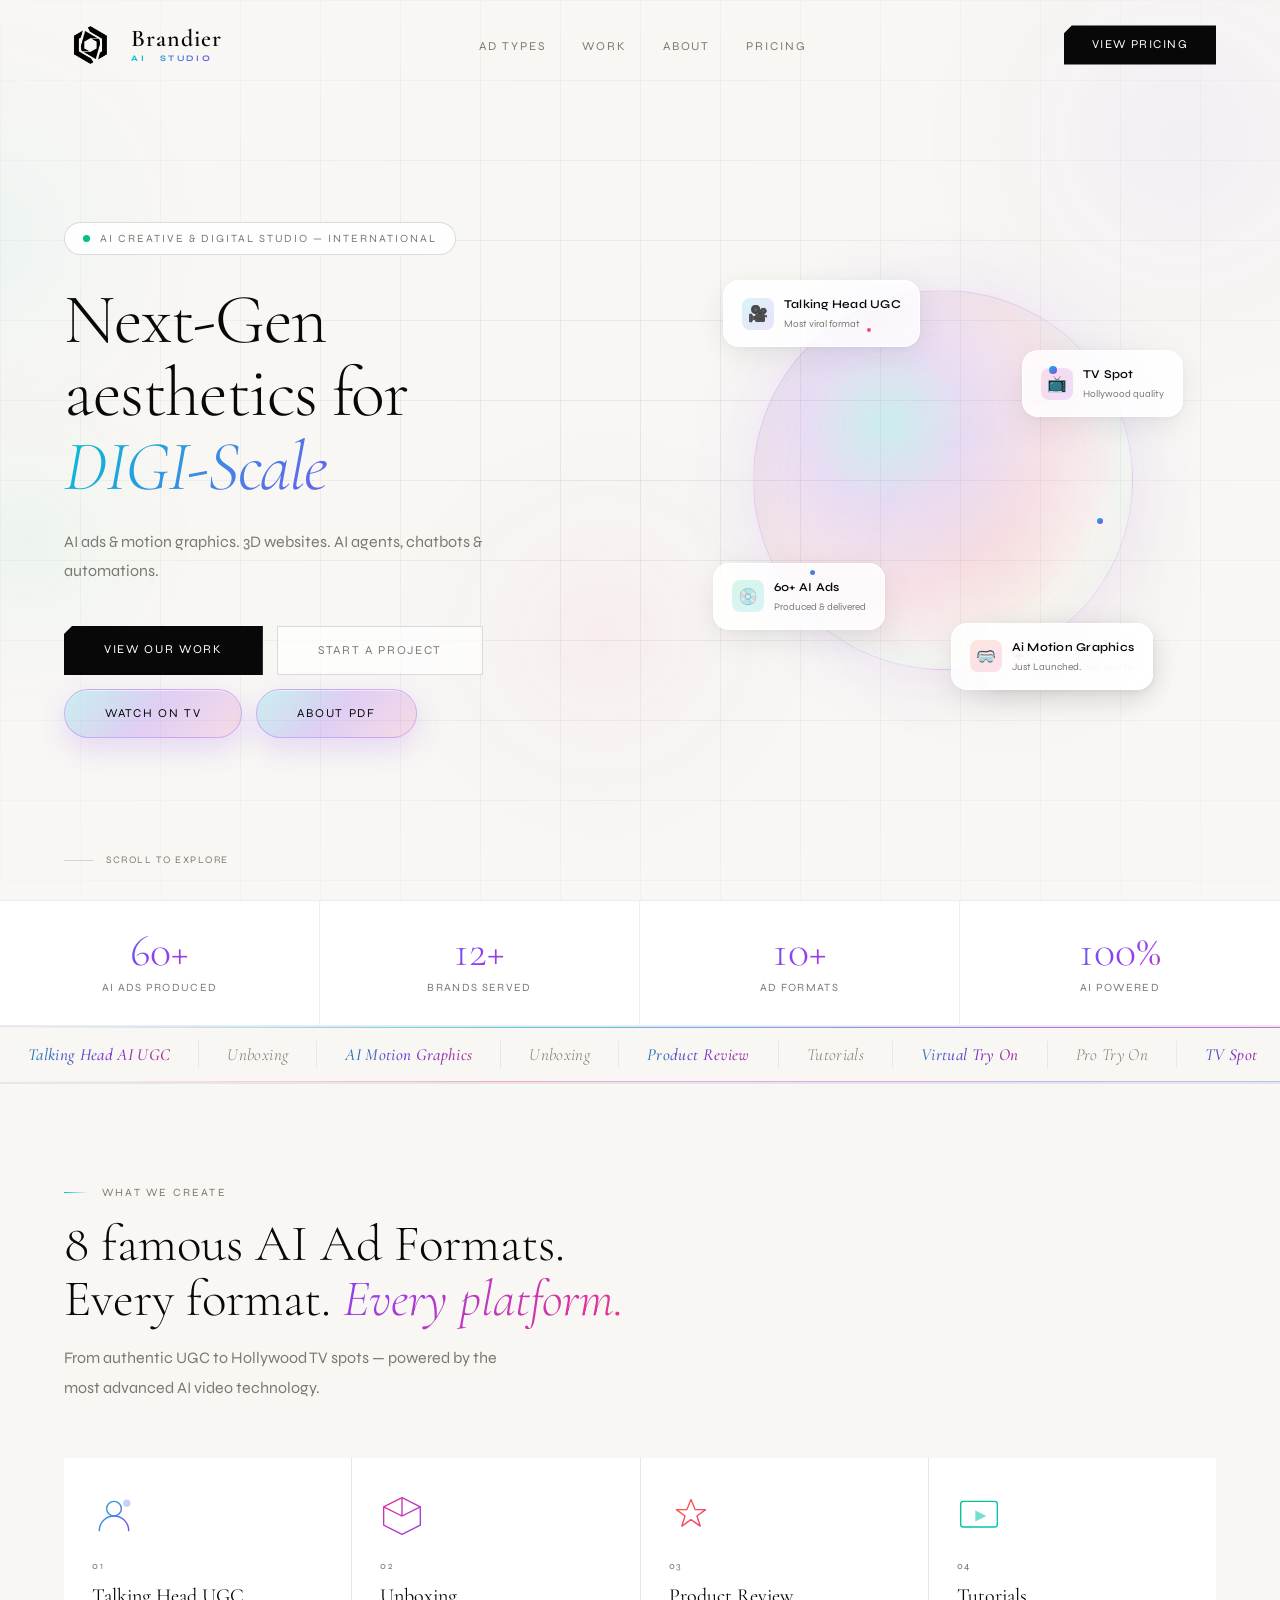
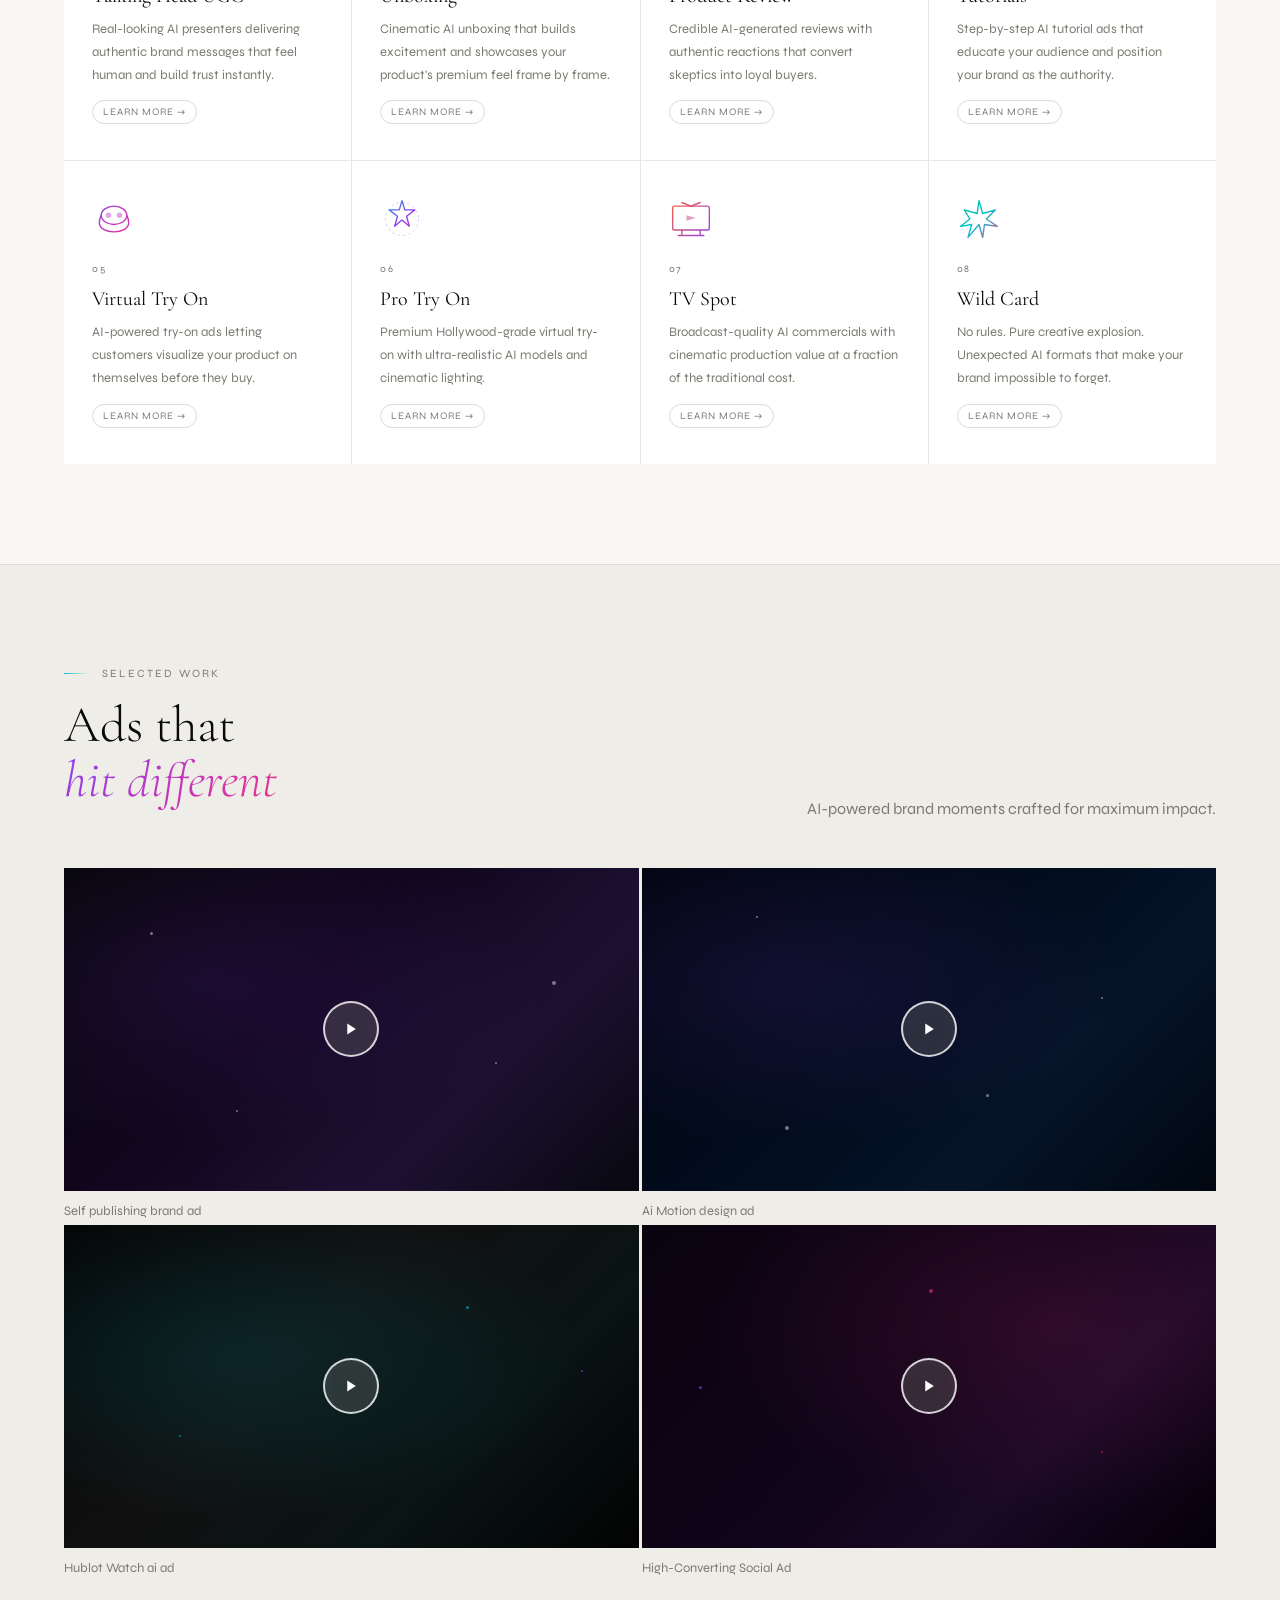
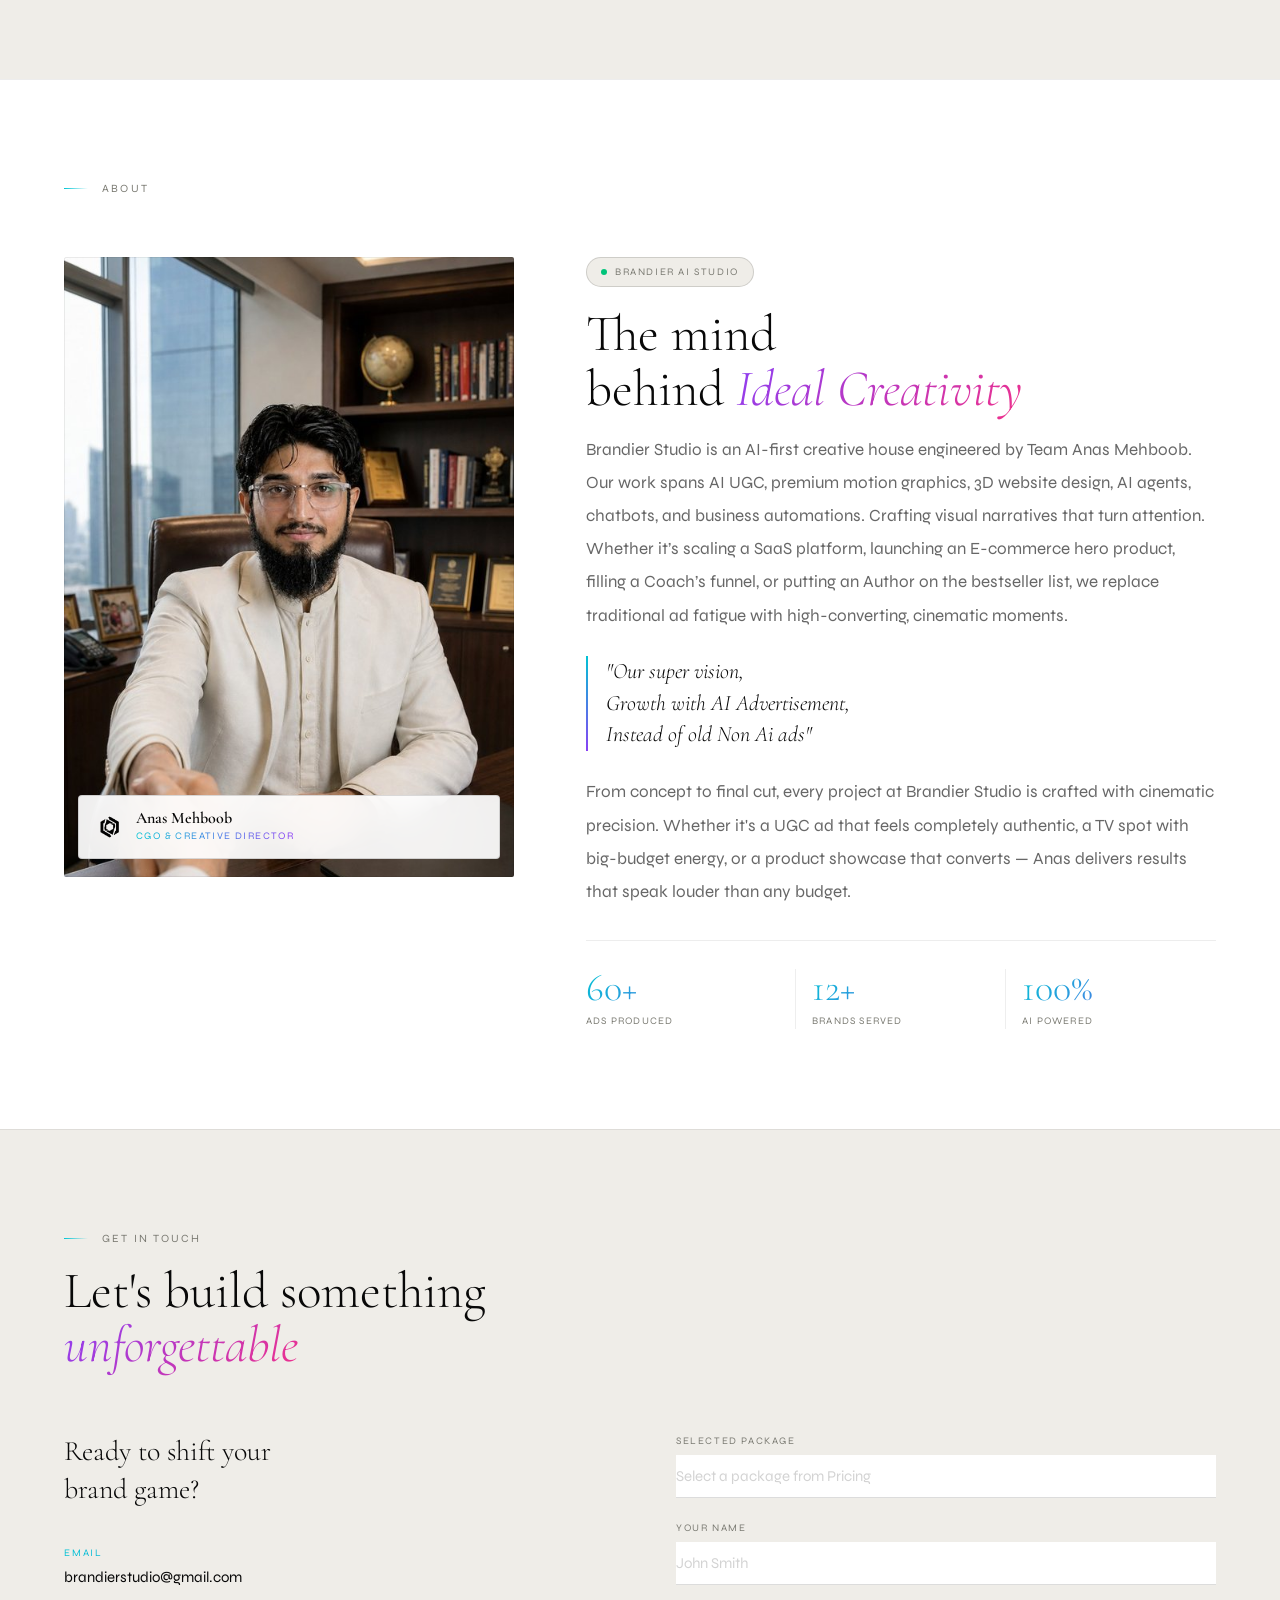
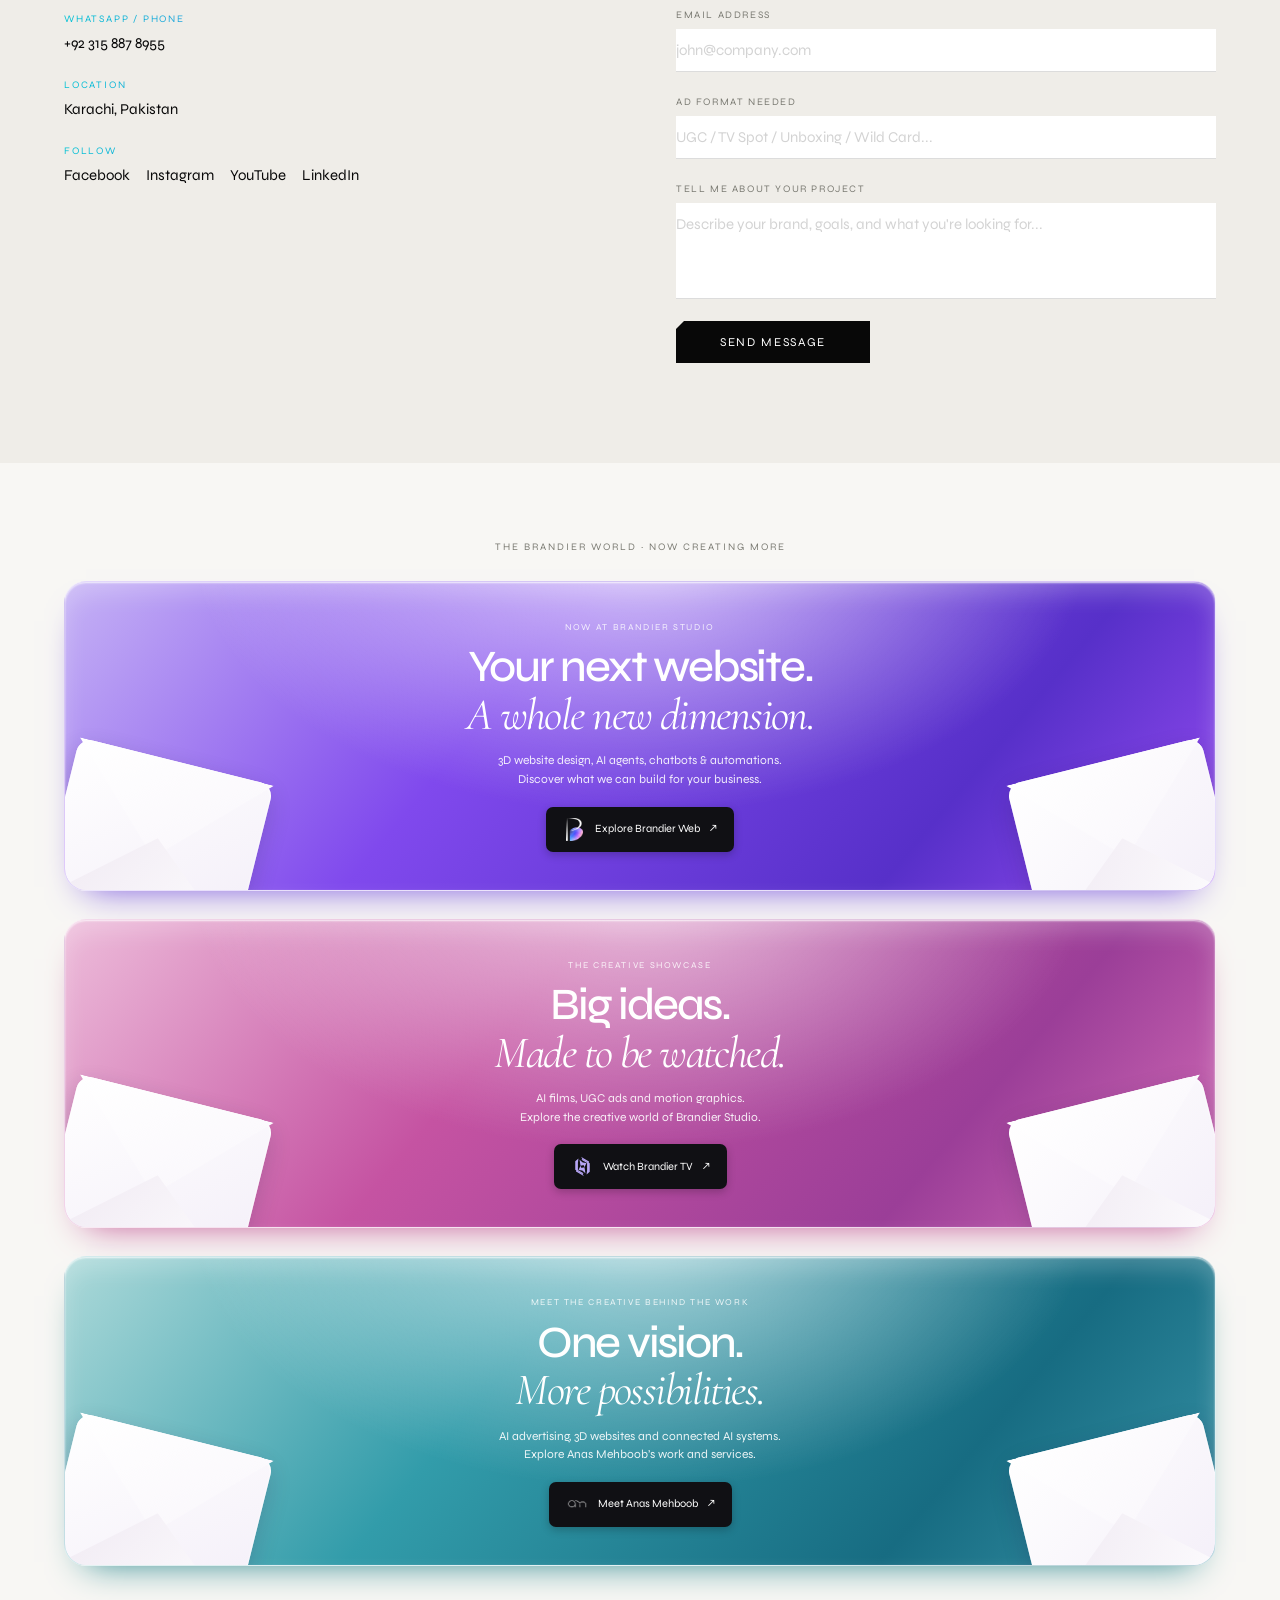
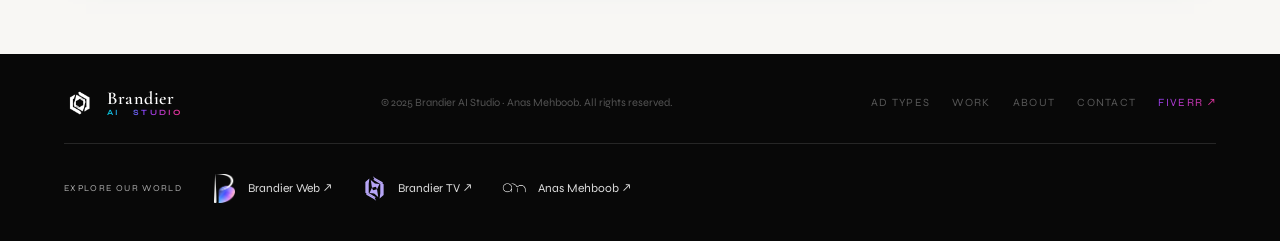
==== index.html @ cc737a5f "Move announcements to homepage end with three glossy banners and 3D cursor" ====
<!DOCTYPE html>
<html lang="en">
<head>
<meta charset="UTF-8"/>
<meta name="viewport" content="width=device-width, initial-scale=1.0"/>
<title>Brandier Studio — AI Ads, 3D Websites & AI Automation</title>
<meta name="description" content="Brandier Studio creates AI ads, motion graphics, 3D websites, AI agents, chatbots and business automations. Explore our creative and digital services."/>
  <link rel="icon" type="image/png" href="favicon.png">
<link href="https://fonts.googleapis.com/css2?family=Cormorant+Garamond:ital,wght@0,300;0,400;0,600;1,300;1,400&family=Syne:wght@400;500;600;700&display=swap" rel="stylesheet"/>
<!-- Formspree handles email delivery -->
<style>
 /* ==========================================================================
   HERO BACKGROUND VIDEO COMPONENT
   ========================================================================== */
.hero-video-bg-wrap {
  position: absolute;
  top: 0;
  left: 0;
  width: 100%;
  height: 100%;
  z-index: 1; /* Keeps video behind your 3D cards and text */
  overflow: hidden;
  opacity: 0.35; /* Transparency: 35% visible so text stays clear */
  pointer-events: none; /* Prevents users from clicking/pausing the video */
}

.hero-bg-video {
  width: 100%;
  height: 100%;
  object-fit: cover; /* Automatic full-screen fit for Desktop & Mobile */
}

/* Ensuring other elements stay on top of the video */
.hero-left, .hero-right, .h-scr {
  position: relative;
  z-index: 2;
}
*,*::before,*::after{margin:0;padding:0;box-sizing:border-box}
:root{
  --bg:#F8F7F4;
  --white:#FFFFFF;
  --black:#080808;
  --muted:#7A7A72;
  --soft:#EFEDE8;
  --border:rgba(10,10,10,0.07);
  --border2:rgba(10,10,10,0.14);
  --c1:#00C4D4;--c2:#8B3FF5;--c3:#F0308A;--c4:#00C47A;--c5:#FF6530;
  --serif:'Cormorant Garamond',Georgia,serif;
  --sans:'Syne',sans-serif;
}
html{scroll-behavior:smooth}
body{background:var(--bg);color:var(--black);font-family:var(--sans);font-weight:400;font-size:16px;line-height:1.6;overflow-x:hidden}

/* ════════════════════════════
   CUSTOM CURSOR — magnetic dot
════════════════════════════ */


/* ════════════════════════════
   AURORA BG
════════════════════════════ */
#aur{position:fixed;inset:0;width:100%;height:100%;pointer-events:none;z-index:0;opacity:0.6}

/* ════════════════════════════
   NAV
════════════════════════════ */
nav{position:fixed;top:0;left:0;right:0;z-index:200;display:flex;justify-content:space-between;align-items:center;padding:18px 64px;transition:all .5s}
nav.sc{background:rgba(248,247,244,0.94);backdrop-filter:blur(28px);border-bottom:1px solid var(--border);padding:12px 64px}
.logo-a{display:flex;align-items:center;gap:13px;text-decoration:none}
.logo-img{width:54px;height:54px;object-fit:contain;flex-shrink:0;transition:transform .4s}
.logo-a:hover .logo-img{transform:rotate(15deg) scale(1.05)}
.logo-wm{display:flex;flex-direction:column;gap:3px;line-height:1}
.logo-brand{font-family:var(--serif);font-size:24px;font-weight:600;letter-spacing:.04em;color:var(--black)}
.logo-sub{font-size:8.5px;font-weight:700;letter-spacing:.3em;text-transform:uppercase;background:linear-gradient(90deg,var(--c1),var(--c2),var(--c3));-webkit-background-clip:text;-webkit-text-fill-color:transparent;background-clip:text;background-size:200%;animation:gs 4s ease-in-out infinite}
.nav-ul{display:flex;gap:36px;list-style:none}
.nav-ul a{font-size:12px;letter-spacing:.16em;text-transform:uppercase;color:var(--muted);text-decoration:none;position:relative;transition:color .3s}
.nav-ul a::after{content:'';position:absolute;bottom:-3px;left:0;width:0;height:1px;background:linear-gradient(90deg,var(--c1),var(--c2));transition:width .35s}
.nav-ul a:hover{color:var(--black)}.nav-ul a:hover::after{width:100%}
.nav-btn{padding:10px 28px;background:var(--black);color:var(--white);font-size:12px;letter-spacing:.12em;text-transform:uppercase;text-decoration:none;transition:all .3s;font-family:var(--sans);clip-path:polygon(8px 0%,100% 0%,100% 100%,0% 100%,0% 8px)}
.nav-btn:hover{background:linear-gradient(135deg,var(--c2),var(--c3));transform:translateY(-1px)}
.nav-ham{display:none;flex-direction:column;gap:5px;cursor:pointer;padding:4px;background:none;border:none}
.nav-ham span{width:22px;height:1.5px;background:var(--black);display:block;transition:all .3s}

/* ════════════════════════════
   MOBILE MENU
════════════════════════════ */
.mob-menu{display:none;position:fixed;inset:0;background:rgba(248,247,244,.98);backdrop-filter:blur(20px);z-index:190;flex-direction:column;align-items:center;justify-content:center;gap:32px}
.mob-menu.open{display:flex}
.mob-menu a{font-family:var(--serif);font-size:34px;font-weight:300;color:var(--black);text-decoration:none}
.mob-menu a.cta{font-family:var(--sans);font-size:13px;letter-spacing:.16em;text-transform:uppercase;border:1px solid var(--black);padding:14px 44px}
.mob-close{position:absolute;top:24px;right:24px;background:none;border:none;font-size:26px;cursor:pointer;color:var(--black)}

/* ════════════════════════════
   HERO  ← BIG REDESIGN
════════════════════════════ */
#hero{
  min-height:100vh;
  display:grid;
  grid-template-columns:1fr 1fr;
  align-items:center;
  padding:140px 64px 80px;
  position:relative;z-index:10;overflow:hidden;
  gap:60px;
}
/* faint grid lines */
#hero::before{
  content:'';position:absolute;inset:0;
  background-image:
    linear-gradient(var(--border) 1px,transparent 1px),
    linear-gradient(90deg,var(--border) 1px,transparent 1px);
  background-size:80px 80px;
  pointer-events:none;mask-image:radial-gradient(ellipse 80% 80% at 50% 50%,black,transparent);
}
.hero-left{position:relative;z-index:2}
.h-badge{display:inline-flex;align-items:center;gap:10px;padding:7px 18px;border:1px solid var(--border2);border-radius:40px;background:rgba(255,255,255,.85);backdrop-filter:blur(12px);font-size:11px;letter-spacing:.18em;text-transform:uppercase;color:var(--muted);margin-bottom:28px;opacity:0;animation:fu 1s ease .1s forwards;width:fit-content}
.h-dot{width:7px;height:7px;border-radius:50%;background:var(--c4);animation:pulse 2s ease-in-out infinite;flex-shrink:0}
h1.h-ttl{font-family:var(--serif);font-size:clamp(44px,5.5vw,86px);font-weight:300;line-height:1.04;letter-spacing:-.02em;opacity:0;animation:fu 1s ease .25s forwards;color:var(--black)}
.irid{font-style:italic;background:linear-gradient(135deg,var(--c1),var(--c2),var(--c3));-webkit-background-clip:text;-webkit-text-fill-color:transparent;background-clip:text;background-size:300%;animation:gs 6s ease-in-out infinite}
.h-sub{margin-top:24px;font-size:clamp(14px,1.6vw,16px);color:var(--muted);max-width:420px;line-height:1.85;opacity:0;animation:fu 1s ease .4s forwards}
.h-acts{margin-top:40px;display:flex;gap:14px;flex-wrap:wrap;opacity:0;animation:fu 1s ease .55s forwards}
.btn-fill{padding:14px 40px;background:var(--black);color:var(--white);font-size:12px;letter-spacing:.14em;text-transform:uppercase;text-decoration:none;transition:all .3s;clip-path:polygon(8px 0%,100% 0%,100% 100%,0% 100%,0% 8px)}
.btn-fill:hover{background:linear-gradient(135deg,var(--c2),var(--c3));transform:translateY(-2px);box-shadow:0 8px 24px rgba(139,63,245,.25)}
.btn-line{padding:14px 40px;border:1px solid var(--border2);color:var(--muted);font-size:12px;letter-spacing:.14em;text-transform:uppercase;text-decoration:none;transition:all .3s;background:rgba(255,255,255,.7)}
.btn-line:hover{border-color:var(--black);color:var(--black)}
  /* ─── ABOUT PDF (liquid glass) ─── */
.btn-pdf{
  padding:14px 40px;
  border-radius:999px;
  font-size:12px;
  letter-spacing:.14em;
  text-transform:uppercase;
  text-decoration:none;
  font-family:var(--sans);
  display:inline-flex;
  align-items:center;
  justify-content:center;
  gap:10px;

  background:linear-gradient(135deg,
    rgba(0,196,212,.22),
    rgba(139,63,245,.22),
    rgba(240,48,138,.14)
  );
  border:1px solid rgba(139,63,245,.28);
  color:var(--black);
  backdrop-filter:blur(18px);
  -webkit-backdrop-filter:blur(18px);

  box-shadow:
    0 10px 30px rgba(139,63,245,.18),
    inset 0 1px 0 rgba(255,255,255,.55);

  position:relative;
  overflow:hidden;
  transform:translateY(0);
  transition:transform .25s ease, box-shadow .25s ease, border-color .25s ease;
}

.btn-pdf::before{
  content:"";
  position:absolute;
  inset:-40%;
  background:radial-gradient(circle at 30% 30%,
    rgba(255,255,255,.55),
    rgba(255,255,255,0) 55%
  );
  transform:translateX(-30%) translateY(-10%) rotate(10deg);
  opacity:.55;
  pointer-events:none;
}

.btn-pdf::after{
  content:"";
  position:absolute;
  left:-60%;
  top:0;
  width:60%;
  height:100%;
  background:linear-gradient(90deg,
    transparent,
    rgba(255,255,255,.45),
    transparent
  );
  transform:skewX(-18deg);
  animation:pdfShine 3.6s ease-in-out infinite;
  pointer-events:none;
  opacity:.55;
}

.btn-pdf:hover{
  transform:translateY(-2px);
  border-color:rgba(139,63,245,.45);
  box-shadow:
    0 16px 46px rgba(139,63,245,.25),
    inset 0 1px 0 rgba(255,255,255,.65);
}

@keyframes pdfShine{
  0%{ left:-60%; opacity:0; }
  25%{ opacity:.55; }
  50%{ left:120%; opacity:0; }
  100%{ left:120%; opacity:0; }
}
  /* ─── WATCH ON TV (liquid glass) ─── */
.btn-tv{
  padding:14px 40px;
  border-radius:999px;
  font-size:12px;
  letter-spacing:.14em;
  text-transform:uppercase;
  text-decoration:none;
  font-family:var(--sans);
  display:inline-flex;
  align-items:center;
  justify-content:center;
  gap:10px;

  /* liquid glass look */
  background:linear-gradient(135deg,
    rgba(0,196,212,.22),
    rgba(139,63,245,.22),
    rgba(240,48,138,.14)
  );
  border:1px solid rgba(139,63,245,.28);
  color:var(--black);
  backdrop-filter:blur(18px);
  -webkit-backdrop-filter:blur(18px);

  box-shadow:
    0 10px 30px rgba(139,63,245,.18),
    inset 0 1px 0 rgba(255,255,255,.55);

  position:relative;
  overflow:hidden;
  transform:translateY(0);
  transition:transform .25s ease, box-shadow .25s ease, border-color .25s ease;
}

.btn-tv::before{
  content:"";
  position:absolute;
  inset:-40%;
  background:radial-gradient(circle at 30% 30%,
    rgba(255,255,255,.55),
    rgba(255,255,255,0) 55%
  );
  transform:translateX(-30%) translateY(-10%) rotate(10deg);
  opacity:.55;
  pointer-events:none;
}

.btn-tv::after{
  content:"";
  position:absolute;
  left:-60%;
  top:0;
  width:60%;
  height:100%;
  background:linear-gradient(90deg,
    transparent,
    rgba(255,255,255,.45),
    transparent
  );
  transform:skewX(-18deg);
  animation:tvShine 3.6s ease-in-out infinite;
  pointer-events:none;
  opacity:.55;
}

.btn-tv:hover{
  transform:translateY(-2px);
  border-color:rgba(139,63,245,.45);
  box-shadow:
    0 16px 46px rgba(139,63,245,.25),
    inset 0 1px 0 rgba(255,255,255,.65);
}

@keyframes tvShine{
  0%{ left:-60%; opacity:.0; }
  25%{ opacity:.55; }
  50%{ left:120%; opacity:.0; }
  100%{ left:120%; opacity:.0; }
}
/* hero right — 3D scene */
.hero-right{position:relative;height:520px;display:flex;align-items:center;justify-content:center;opacity:0;animation:fu 1.2s ease .6s forwards}
.h-orb-wrap{position:relative;width:380px;height:380px}
/* main orb */
.h-orb{
  position:absolute;inset:0;border-radius:50%;
  background:radial-gradient(circle at 35% 35%,rgba(0,196,212,.18),rgba(139,63,245,.14),rgba(240,48,138,.10),transparent 70%);
  border:1px solid rgba(139,63,245,.15);
  animation:orbFloat 6s ease-in-out infinite;
  box-shadow:0 0 80px rgba(139,63,245,.12),inset 0 0 60px rgba(0,196,212,.06);
}
/* floating 3D geometric cards */
.f-card{
  position:absolute;
  background:rgba(255,255,255,.85);
  backdrop-filter:blur(20px);
  border:1px solid rgba(255,255,255,.9);
  box-shadow:0 8px 32px rgba(0,0,0,.08),0 2px 8px rgba(0,0,0,.04);
  border-radius:16px;
  padding:14px 18px;
  display:flex;align-items:center;gap:10px;
  white-space:nowrap;
  transform-style:preserve-3d;
}
.f-card-icon{width:32px;height:32px;border-radius:8px;display:flex;align-items:center;justify-content:center;font-size:16px}
.f-card-text{display:flex;flex-direction:column;gap:2px}
.f-card-title{font-size:12px;font-weight:600;color:var(--black);letter-spacing:.02em}
.f-card-sub{font-size:10px;color:var(--muted)}
/* card positions & animations */
.fc1{top:-10px;left:-30px;animation:fc1f 5s ease-in-out infinite}
.fc2{top:60px;right:-50px;animation:fc2f 6s ease-in-out infinite .8s}
.fc3{bottom:40px;left:-40px;animation:fc3f 7s ease-in-out infinite .4s}
.fc4{bottom:-20px;right:-20px;animation:fc4f 5.5s ease-in-out infinite 1.2s}
/* floating sparkles */
.spark{position:absolute;border-radius:50%;background:linear-gradient(135deg,var(--c1),var(--c2))}
.sp1{width:8px;height:8px;top:20%;right:20%;animation:sparkle 3s ease-in-out infinite}
.sp2{width:5px;height:5px;bottom:25%;left:15%;animation:sparkle 4s ease-in-out infinite .7s}
.sp3{width:6px;height:6px;top:60%;right:8%;animation:sparkle 3.5s ease-in-out infinite 1.3s}
.sp4{width:4px;height:4px;top:10%;left:30%;animation:sparkle 2.8s ease-in-out infinite .5s;background:linear-gradient(135deg,var(--c3),var(--c5))}
/* scroll hint */
.h-scr{position:absolute;bottom:32px;left:64px;display:flex;align-items:center;gap:12px;font-size:10px;letter-spacing:.15em;text-transform:uppercase;color:var(--muted);opacity:0;animation:fu 1s ease 1.2s forwards;z-index:2}
.sbar{width:30px;height:1px;background:var(--border2);overflow:hidden;position:relative}
.sbar::after{content:'';position:absolute;left:-100%;top:0;width:100%;height:100%;background:linear-gradient(90deg,var(--c1),var(--c2));animation:sw 2.2s ease-in-out infinite}

/* ════════════════════════════
   STATS
════════════════════════════ */
.stats{position:relative;z-index:10;display:grid;grid-template-columns:repeat(4,1fr);background:var(--white);border-top:1px solid var(--border);border-bottom:1px solid var(--border)}
.stat{padding:28px 20px;text-align:center;border-right:1px solid var(--border);position:relative;overflow:hidden;transition:background .3s}
.stat::before{content:'';position:absolute;bottom:0;left:50%;transform:translateX(-50%);width:0;height:2px;background:linear-gradient(90deg,var(--c1),var(--c2));transition:width .4s}
.stat:hover{background:var(--soft)}.stat:hover::before{width:80%}
.stat:last-child{border-right:none}
.stat-n{font-family:var(--serif);font-size:clamp(30px,3.5vw,44px);font-weight:300;background:linear-gradient(135deg,var(--c1),var(--c2),var(--c3));-webkit-background-clip:text;-webkit-text-fill-color:transparent;background-clip:text;line-height:1}
.stat-l{font-size:clamp(9px,1.2vw,11px);letter-spacing:.12em;text-transform:uppercase;color:var(--muted);margin-top:6px}

/* ════════════════════════════
   MARQUEE — premium frosted
════════════════════════════ */
.marquee{
  overflow:hidden;white-space:nowrap;
  position:relative;z-index:10;
  background:rgba(248,247,244,0.7);
  backdrop-filter:blur(12px);
  border-top:1px solid rgba(139,63,245,0.12);
  border-bottom:1px solid rgba(139,63,245,0.12);
  padding:0;
}
/* soft iridescent top glow line */
.marquee::before{
  content:'';position:absolute;top:0;left:0;right:0;height:1px;
  background:linear-gradient(90deg,transparent,var(--c1),var(--c2),var(--c3),var(--c1),transparent);
  background-size:200%;
  animation:gs 4s linear infinite;
  opacity:0.7;
}
.marquee::after{
  content:'';position:absolute;bottom:0;left:0;right:0;height:1px;
  background:linear-gradient(90deg,transparent,var(--c3),var(--c2),var(--c1),var(--c3),transparent);
  background-size:200%;
  animation:gs 4s linear infinite reverse;
  opacity:0.4;
}
.mq-inner{display:inline-flex;animation:mq 30s linear infinite;padding:14px 0}
.mq-item{
  font-family:var(--serif);font-size:clamp(14px,1.6vw,17px);
  font-weight:300;font-style:italic;
  padding:0 28px;
  border-right:1px solid rgba(139,63,245,0.1);
  color:var(--muted);
  letter-spacing:0.02em;
}
.mq-item.hi{
  background:linear-gradient(90deg,var(--c1),var(--c2),var(--c3));
  -webkit-background-clip:text;-webkit-text-fill-color:transparent;
  background-clip:text;font-weight:500;
  filter:brightness(0.85);
}

/* ════════════════════════════
   SECTION COMMON
════════════════════════════ */
section{padding:100px 64px;position:relative;z-index:10}
.s-lbl{font-size:11px;letter-spacing:.2em;text-transform:uppercase;color:var(--muted);margin-bottom:16px;display:flex;align-items:center;gap:14px}
.s-lbl::before{content:'';width:24px;height:1px;background:linear-gradient(90deg,var(--c1),transparent)}
h2.s-ttl{font-family:var(--serif);font-size:clamp(32px,4vw,62px);font-weight:300;line-height:1.07;margin-bottom:16px;color:var(--black)}
h2.s-ttl em{font-style:italic;background:linear-gradient(135deg,var(--c2),var(--c3));-webkit-background-clip:text;-webkit-text-fill-color:transparent;background-clip:text}
.s-desc{font-size:clamp(14px,1.6vw,16px);color:var(--muted);max-width:440px;line-height:1.85}

/* ════════════════════════════
   AD TYPES
════════════════════════════ */
#adtypes{border-top:1px solid var(--border);background:var(--bg)}
.adtype-grid{display:grid;grid-template-columns:repeat(4,1fr);gap:1px;margin-top:56px;background:var(--border)}
.ad-card{background:var(--white);padding:36px 28px;position:relative;overflow:hidden;transition:all .4s;cursor:default}
.ad-card::before{content:'';position:absolute;top:0;left:0;right:0;height:2px;background:linear-gradient(90deg,var(--c1),var(--c2),var(--c3));transform:scaleX(0);transform-origin:left;transition:transform .4s}
.ad-card::after{content:'';position:absolute;inset:0;background:linear-gradient(135deg,rgba(0,196,212,.03),rgba(139,63,245,.03));opacity:0;transition:opacity .4s}
.ad-card:hover{transform:translateY(-3px);box-shadow:0 12px 48px rgba(0,0,0,.07)}
.ad-card:hover::before{transform:scaleX(1)}
.ad-card:hover::after{opacity:1}
.ad-icon{width:44px;height:44px;margin-bottom:20px}
.ad-num{font-size:10px;letter-spacing:.16em;color:var(--muted);margin-bottom:10px}
.ad-name{font-family:var(--serif);font-size:clamp(17px,1.8vw,20px);font-weight:400;margin-bottom:10px;line-height:1.2;color:var(--black)}
.ad-desc{font-size:clamp(12px,1.3vw,13px);color:var(--muted);line-height:1.75}
.ad-tag{display:inline-block;margin-top:14px;padding:3px 10px;border-radius:20px;font-size:10px;letter-spacing:.1em;text-transform:uppercase;border:1px solid var(--border2);color:var(--muted)}

/* ─── DESIGNED VIDEO THUMBNAILS ─── */
.vt-thumb,.v-thumb{position:absolute;inset:0;display:flex;flex-direction:column;align-items:center;justify-content:center;gap:6px;overflow:hidden}
.vt-shine{position:absolute;inset:0;background:radial-gradient(ellipse at 25% 35%,rgba(139,63,245,0.18),transparent 55%);pointer-events:none}
.vt-particles span{position:absolute;border-radius:50%;background:rgba(255,255,255,0.7);animation:sparkle 2.5s ease-in-out infinite}
.vt-icon{font-size:40px;filter:drop-shadow(0 0 16px rgba(139,63,245,0.6));z-index:1;animation:iconFloat 4s ease-in-out infinite}
.vt-label{font-family:var(--serif);font-size:20px;font-weight:300;color:rgba(255,255,255,0.92);letter-spacing:0.04em;z-index:1;text-align:center}
.vt-sub{font-size:10px;letter-spacing:0.18em;text-transform:uppercase;color:rgba(255,255,255,0.45);z-index:1}
.vt-badge{position:absolute;top:14px;right:14px;padding:3px 10px;border-radius:20px;font-size:9px;font-weight:700;letter-spacing:0.16em;text-transform:uppercase;background:linear-gradient(90deg,rgba(139,63,245,0.8),rgba(240,48,138,0.8));color:var(--white);z-index:2}
@keyframes iconFloat{0%,100%{transform:translateY(0)}50%{transform:translateY(-6px)}}

/* ════════════════════════════
   PORTFOLIO
════════════════════════════ */
#portfolio{border-top:1px solid var(--border);background:var(--soft)}
.p-head{display:flex;justify-content:space-between;align-items:flex-end;margin-bottom:44px;flex-wrap:wrap;gap:20px}
.v-grid{display:grid;grid-template-columns:repeat(2,1fr);gap:3px}
.v-wrap{position:relative;aspect-ratio:16/9;background:#E5E3DE;overflow:hidden}
.v-wrap iframe{position:absolute;inset:0;width:100%;height:100%;border:none}
.v-ov{position:absolute;inset:0;display:flex;flex-direction:column;align-items:center;justify-content:center;gap:12px;cursor:pointer;transition:all .3s;background:rgba(0,0,0,0.35);backdrop-filter:blur(0px)}
.v-ov:hover{background:rgba(0,0,0,0.5)}
.p-ring{width:56px;height:56px;border:2px solid rgba(255,255,255,0.8);border-radius:50%;display:flex;align-items:center;justify-content:center;transition:all .3s;background:rgba(255,255,255,0.15);backdrop-filter:blur(8px)}
.v-ov:hover .p-ring{background:rgba(255,255,255,0.95);border-color:var(--white)}
.p-ring svg{fill:var(--white);transition:fill .3s}.v-ov:hover .p-ring svg{fill:var(--black)}
.v-tag{font-size:10px;letter-spacing:.14em;text-transform:uppercase;color:rgba(255,255,255,0.85);font-weight:500}
.v-cap{padding:10px 0 0;font-size:13px;color:var(--muted)}

/* ════════════════════════════
   ABOUT
════════════════════════════ */
#about{border-top:1px solid var(--border);background:var(--white)}
.a-wrap{display:grid;grid-template-columns:1fr 1.4fr;gap:72px;align-items:start;margin-top:60px}
.a-photo-block{position:relative}
.a-img{width:100%;display:block;object-fit:cover;object-position:center 12%;border-radius:2px;max-height:620px}
.a-frame{position:absolute;inset:0;border:1px solid var(--border);pointer-events:none;border-radius:2px}
.a-photo-badge{position:absolute;bottom:18px;left:14px;right:14px;background:rgba(255,255,255,.93);backdrop-filter:blur(16px);border:1px solid var(--border2);padding:14px 16px;display:flex;align-items:center;gap:11px;border-radius:4px}
.apb-logo{width:30px;height:30px;object-fit:contain}
.apb-info{display:flex;flex-direction:column;gap:2px}
.apb-name{font-family:var(--serif);font-size:16px;font-weight:600;color:var(--black);line-height:1}
.apb-role{font-size:10px;letter-spacing:.14em;text-transform:uppercase;background:linear-gradient(90deg,var(--c1),var(--c2));-webkit-background-clip:text;-webkit-text-fill-color:transparent;background-clip:text}
.a-eyebrow{display:inline-flex;align-items:center;gap:8px;padding:6px 14px;border:1px solid var(--border2);border-radius:40px;font-size:10px;letter-spacing:.16em;text-transform:uppercase;color:var(--muted);margin-bottom:20px;background:var(--soft)}
.a-p{font-size:clamp(15px,1.7vw,17px);color:rgba(10,10,10,.62);line-height:1.95;margin-bottom:20px}
.a-quote{font-family:var(--serif);font-size:clamp(19px,2.2vw,22px);font-style:italic;font-weight:300;color:var(--black);border-left:2px solid;border-image:linear-gradient(to bottom,var(--c1),var(--c2)) 1;padding-left:18px;margin:24px 0;line-height:1.45}
.a-stats{display:grid;grid-template-columns:repeat(3,1fr);margin-top:32px;border-top:1px solid var(--border);padding-top:28px}
.st{padding-right:16px;border-right:1px solid var(--border)}
.st:last-child{border-right:none;padding-left:16px;padding-right:0}
.st:nth-child(2){padding:0 16px}
.st-n{font-family:var(--serif);font-size:clamp(30px,3.5vw,38px);font-weight:300;background:linear-gradient(135deg,var(--c1),var(--c2));-webkit-background-clip:text;-webkit-text-fill-color:transparent;background-clip:text;line-height:1}
.st-l{font-size:10px;letter-spacing:.12em;text-transform:uppercase;color:var(--muted);margin-top:6px}

/* ════════════════════════════
   CONTACT
════════════════════════════ */
#contact{border-top:1px solid var(--border);background:var(--soft)}
.ct-wrap{display:grid;grid-template-columns:1fr 1fr;gap:72px;margin-top:60px}
.ct-h3{font-family:var(--serif);font-size:clamp(22px,2.8vw,28px);font-weight:300;line-height:1.35;margin-bottom:36px;color:var(--black)}
.ct-list{display:flex;flex-direction:column;gap:22px}
.ct-item{display:flex;flex-direction:column;gap:4px}
.ct-lb{font-size:10px;letter-spacing:.18em;text-transform:uppercase;background:linear-gradient(135deg,var(--c1),var(--c2));-webkit-background-clip:text;-webkit-text-fill-color:transparent;background-clip:text}
.ct-v{font-size:clamp(13px,1.6vw,15px);color:var(--black);text-decoration:none;transition:color .3s;word-break:break-all}
.ct-v:hover{color:var(--muted)}
.ct-soc{display:flex;gap:16px;flex-wrap:wrap}
.cf{display:flex;flex-direction:column;gap:22px}
.fg{display:flex;flex-direction:column;gap:6px}
.fl{font-size:10px;letter-spacing:.16em;text-transform:uppercase;color:var(--muted)}
.fi,.ft{background:var(--white);border:none;border-bottom:1px solid var(--border2);padding:12px 0;font-family:var(--sans);font-size:15px;font-weight:400;color:var(--black);outline:none;transition:border-color .3s;width:100%}
.fi:focus,.ft:focus{border-bottom-color:var(--c2)}
.fi::placeholder,.ft::placeholder{color:rgba(10,10,10,.18)}
.ft{resize:none;min-height:96px}
.fs{padding:14px 44px;background:var(--black);border:none;color:var(--white);font-family:var(--sans);font-size:12px;letter-spacing:.14em;text-transform:uppercase;cursor:pointer;transition:all .3s;align-self:flex-start;clip-path:polygon(8px 0%,100% 0%,100% 100%,0% 100%,0% 8px)}
.fs:hover{background:linear-gradient(135deg,var(--c2),var(--c3));transform:translateY(-2px);box-shadow:0 8px 24px rgba(139,63,245,.25)}
.fs:disabled{opacity:.6;cursor:not-allowed}
.fm{font-size:13px;color:var(--c4);display:none;letter-spacing:.04em;padding:10px 0}
.fm.err{color:var(--c3)}

/* ════════════════════════════
   FOOTER
════════════════════════════ */
footer{border-top:1px solid var(--border);background:var(--black);padding:32px 64px;display:flex;justify-content:space-between;align-items:center;flex-wrap:wrap;gap:16px;position:relative;z-index:10}
.ft-lg{display:flex;align-items:center;gap:11px;text-decoration:none}
.ft-li{width:32px;height:32px;object-fit:contain;filter:invert(1) brightness(2)}
.ft-wm{display:flex;flex-direction:column;gap:2px;line-height:1}
.ft-brand{font-family:var(--serif);font-size:18px;font-weight:600;letter-spacing:.04em;color:var(--white)}
.ft-sub{font-size:8px;font-weight:700;letter-spacing:.28em;text-transform:uppercase;background:linear-gradient(90deg,var(--c1),var(--c2),var(--c3));-webkit-background-clip:text;-webkit-text-fill-color:transparent;background-clip:text}
.ft-cp{font-size:11px;color:rgba(255,255,255,.3)}
.ft-lk{display:flex;gap:22px;flex-wrap:wrap}
.ft-lk a{font-size:11px;letter-spacing:.12em;text-transform:uppercase;color:rgba(255,255,255,.32);text-decoration:none;transition:color .3s}
.ft-lk a:hover{color:var(--white)}

/* ════════════════════════════
   ANIMATIONS
════════════════════════════ */
@keyframes fu{from{opacity:0;transform:translateY(22px)}to{opacity:1;transform:translateY(0)}}
@keyframes sw{0%{left:-100%}50%{left:0}100%{left:100%}}
@keyframes mq{0%{transform:translateX(0)}100%{transform:translateX(-50%)}}
@keyframes pulse{0%,100%{opacity:1;transform:scale(1)}50%{opacity:.3;transform:scale(.6)}}
@keyframes gs{0%,100%{background-position:0% 50%}50%{background-position:100% 50%}}
@keyframes orbFloat{0%,100%{transform:translateY(0) scale(1);box-shadow:0 0 80px rgba(139,63,245,.12)}50%{transform:translateY(-16px) scale(1.02);box-shadow:0 20px 100px rgba(139,63,245,.18)}}
@keyframes fc1f{0%,100%{transform:translate(0,0) rotateY(0deg)}50%{transform:translate(-8px,-12px) rotateY(6deg)}}
@keyframes fc2f{0%,100%{transform:translate(0,0) rotateY(0deg)}50%{transform:translate(8px,10px) rotateY(-5deg)}}
@keyframes fc3f{0%,100%{transform:translate(0,0) rotateX(0deg)}50%{transform:translate(-6px,12px) rotateX(5deg)}}
@keyframes fc4f{0%,100%{transform:translate(0,0)}50%{transform:translate(10px,-8px)}}
@keyframes sparkle{0%,100%{opacity:.3;transform:scale(.8)}50%{opacity:1;transform:scale(1.3)}}
.rv{opacity:0;transform:translateY(24px);transition:all .85s ease}
.rv.in{opacity:1;transform:translateY(0)}

/* ════════════════════════════
   RESPONSIVE
════════════════════════════ */
@media(max-width:1100px){
  .adtype-grid{grid-template-columns:repeat(2,1fr)}
  #hero{grid-template-columns:1fr;padding-top:130px}
  .hero-right{height:360px}
  .h-orb-wrap{width:300px;height:300px}
}
@media(max-width:900px){
  nav{padding:16px 22px}nav.sc{padding:12px 22px}
  section{padding:72px 22px}footer{padding:28px 22px}
  .h-scr{left:22px}
  .nav-ul,.nav-btn{display:none}.nav-ham{display:flex}
  .stats{grid-template-columns:repeat(2,1fr)}
  .stat:nth-child(2){border-right:none}
  .stat:nth-child(3){border-top:1px solid var(--border)}
  .a-wrap,.ct-wrap{grid-template-columns:1fr;gap:40px}
  .v-grid{grid-template-columns:1fr}
  #hero{padding:120px 22px 70px;gap:40px}
  .h-scr{display:none}
}
@media(max-width:600px){
  .adtype-grid{grid-template-columns:1fr}
  .a-stats{grid-template-columns:1fr 1fr}
  h1.h-ttl{font-size:clamp(36px,10vw,50px)}
  .hero-right{height:280px}.h-orb-wrap{width:240px;height:240px}
  .fc1,.fc3{display:none}
  .fc2{right:-10px;font-size:11px}.fc4{right:0}
  .ft-cp{display:none}
  .btn-fill,.btn-line{padding:13px 28px}
}

.studio-network{width:100%;display:flex;flex-wrap:wrap;align-items:center;gap:28px;border-top:1px solid rgba(255,255,255,.12);padding-top:24px;margin-top:8px}
.studio-network-label{font-size:9px;color:#aaa;letter-spacing:.15em;text-transform:uppercase}
.studio-network a{display:flex;align-items:center;gap:9px;color:#ddd;text-decoration:none;font-size:12px;padding:6px 0}
.studio-network a:hover{color:#fff}
.studio-network img{width:29px;height:29px;object-fit:contain}
.studio-network a:focus-visible,.web-logo-link:focus-visible{outline:2px solid var(--c2);outline-offset:5px}


/* Reference-led announcement banners, at the end of the homepage */
#studio-expansion{position:relative;z-index:1;padding:76px 64px 88px;scroll-margin-top:90px}
.announcements-label{text-align:center;font-size:10px;letter-spacing:.2em;text-transform:uppercase;color:var(--muted);margin-bottom:26px}
.announcement-stack{max-width:1180px;margin:0 auto;display:grid;gap:28px}
.announcement-banner{--ink:#6941dc;position:relative;isolation:isolate;overflow:hidden;min-height:280px;border-radius:22px;padding:38px 170px;text-align:center;color:#fff;border:1px solid rgba(255,255,255,.7);box-shadow:0 18px 35px -22px var(--ink),inset 0 1px 2px rgba(255,255,255,.8);background:radial-gradient(ellipse at 50% -12%,rgba(255,255,255,.7),transparent 55%),linear-gradient(130deg,#c5b2f5 0%,#8049ed 38%,#5730c9 76%,#974df2 100%)}
.announcement-banner::before{content:'';position:absolute;inset:0;z-index:-1;box-shadow:inset 0 12px 22px rgba(255,255,255,.22);border-radius:inherit}
.announcement-banner.ann-tv{--ink:#bc458b;background:radial-gradient(ellipse at 50% -12%,rgba(255,255,255,.65),transparent 55%),linear-gradient(130deg,#edbcda,#c553a2 38%,#9b3e98 76%,#d66fb8)}
.announcement-banner.ann-anas{--ink:#187e85;background:radial-gradient(ellipse at 50% -12%,rgba(255,255,255,.65),transparent 55%),linear-gradient(130deg,#acd9d9,#329caa 38%,#176c82 76%,#3893a7)}
.announcement-kicker{font-size:9px;letter-spacing:.18em;text-transform:uppercase;margin-bottom:9px;color:rgba(255,255,255,.86)}
.announcement-banner h2{font-family:var(--sans);font-size:clamp(27px,3.5vw,46px);font-weight:500;letter-spacing:-.05em;line-height:1.06;margin:0 auto 12px;max-width:650px}
.announcement-banner h2 em{font-family:var(--serif);font-weight:400;letter-spacing:-.035em}
.announcement-banner p{max-width:480px;margin:0 auto 18px;font-size:12px;line-height:1.55;color:rgba(255,255,255,.9)}
.announcement-cta{display:inline-flex;align-items:center;justify-content:center;gap:9px;padding:11px 17px;border-radius:7px;background:#101014;color:#fff;text-decoration:none;font-size:11px;box-shadow:0 3px 8px rgba(0,0,0,.22);transition:transform .2s,background .2s}
.announcement-cta:hover{transform:translateY(-2px);background:#24242a}
.announcement-cta:focus-visible{outline:3px solid white;outline-offset:5px}
.announcement-cta img{height:23px;width:23px;object-fit:contain}
.announcement-object{position:absolute;bottom:-34px;width:200px;height:165px;border-radius:14px;background:linear-gradient(145deg,#fff,#f3eef8);box-shadow:0 9px 25px rgba(35,18,66,.2),inset 0 1px 3px #fff;pointer-events:none;z-index:-1}
.announcement-object.left{left:-8px;transform:rotate(14deg)}
.announcement-object.right{right:-8px;transform:rotate(-14deg)}
.announcement-object::before{content:'';position:absolute;inset:0;background:linear-gradient(145deg,#fff,#f7f3fa);clip-path:polygon(0 0,100% 0,50% 60%);filter:drop-shadow(0 3px 3px #d9cadd)}
.announcement-object::after{content:'';position:absolute;inset:0;background:linear-gradient(125deg,#e9e0ed,#fff);clip-path:polygon(0 100%,50% 48%,100% 100%);opacity:.85}
@media(hover:hover) and (pointer:fine){html,body,body *{cursor:url('assets/cursor-3d.svg') 5 5,auto!important}input,textarea,[contenteditable="true"]{cursor:text!important}}
@media(max-width:700px){#studio-expansion{padding:48px 20px 56px}.announcement-stack{gap:22px}.announcement-banner{min-height:300px;padding:30px 24px 76px;border-radius:18px}.announcement-banner h2{font-size:32px}.announcement-banner p{font-size:12px;max-width:310px}.announcement-object{width:108px;height:88px;bottom:-30px}.announcement-object.left{left:-22px}.announcement-object.right{right:-22px}.studio-network{gap:16px 24px}.studio-network-label{width:100%}}
@media(prefers-reduced-motion:reduce){.announcement-cta{transition:none}}

</style>
</head>
<body>



<canvas id="aur"></canvas>

<!-- MOBILE MENU -->
<div class="mob-menu" id="mob-menu">
  <button class="mob-close" onclick="closeMob()">✕</button>
  <a href="#adtypes" onclick="closeMob()">Ad Types</a>
  <a href="#portfolio" onclick="closeMob()">Work</a>
  <a href="#about" onclick="closeMob()">About</a>
  <a href="pricing.html" onclick="closeMob()">Pricing</a>
  <a href="#contact" class="cta" onclick="closeMob()">Start a Project</a>
</div>

<!-- NAV -->
<nav id="nav">
  <a href="#hero" class="logo-a">
    <img class="logo-img" src="[data-uri]" alt="Brandier"/>
    <div class="logo-wm">
      <span class="logo-brand">Brandier</span>
      <span class="logo-sub">AI &nbsp;&nbsp;Studio</span>
    </div>
  </a>
  <ul class="nav-ul">
    <li><a href="#adtypes">Ad Types</a></li>
    <li><a href="#portfolio">Work</a></li>
    <li><a href="#about">About</a></li>
    <li><a href="pricing.html">Pricing</a></li>
  </ul>
  <a href="pricing.html" class="nav-btn">View Pricing</a>
  <button class="nav-ham" onclick="openMob()"><span></span><span></span><span></span></button>
</nav>

<!-- HERO -->
<section id="hero">
<!-- Background Video Block -->
<div class="hero-video-bg-wrap">
  <video autoplay loop muted playsinline webkit-playsinline class="hero-bg-video">
    <source src="lv_0_20260701185808 (3).mp4" type="video/mp4">
    Your browser does not support the video tag.
  </video>
</div>
  <div class="hero-left">
    <div class="h-badge"><span class="h-dot"></span>AI Creative & Digital Studio — International</div>
    <h1 class="h-ttl">Next-Gen<br>aesthetics  for<br><span class="irid">DIGI-Scale</span></h1>
    <p class="h-sub">AI ads & motion graphics. 3D websites. AI agents, chatbots & automations.
</p>
    <div class="h-acts">
      <a href="#portfolio" class="btn-fill">View Our Work</a>
      <a href="#contact" class="btn-line">Start a Project</a>
      <a class="btn-tv" href="https://tv.brandierstudio.online/" target="_blank" rel="noopener">Watch on TV</a>
      <a class="btn-pdf" href="https://drive.google.com/file/d/1RidwSLR3MmW3CxUQ9V2m7QeddNaUhrH4/preview" target="_blank" rel="noopener">
  About PDF
</a>
    </div>
  </div>

  <div class="hero-right">
    <div class="h-orb-wrap">
      <div class="h-orb"></div>

      <!-- Floating card 1 — UGC -->
      <div class="f-card fc1">
        <div class="f-card-icon" style="background:linear-gradient(135deg,rgba(0,196,212,.15),rgba(139,63,245,.15))">🎥</div>
        <div class="f-card-text">
          <span class="f-card-title">Talking Head UGC</span>
          <span class="f-card-sub">Most viral format</span>
        </div>
      </div>

      <!-- Floating card 2 — TV Spot -->
      <div class="f-card fc2">
        <div class="f-card-icon" style="background:linear-gradient(135deg,rgba(240,48,138,.15),rgba(139,63,245,.15))">📺</div>
        <div class="f-card-text">
          <span class="f-card-title">TV Spot</span>
          <span class="f-card-sub">Hollywood quality</span>
        </div>
      </div>

      <!-- Floating card 3 — Views stat -->
      <div class="f-card fc3">
        <div class="f-card-icon" style="background:linear-gradient(135deg,rgba(0,196,122,.15),rgba(0,196,212,.15))">💿</div>
        <div class="f-card-text">
          <span class="f-card-title">60+ AI Ads</span>
          <span class="f-card-sub">Produced &amp; delivered</span>
        </div>
      </div>

      <!-- Floating card 4 — Wild Card -->
      <div class="f-card fc4">
        <div class="f-card-icon" style="background:linear-gradient(135deg,rgba(255,101,48,.15),rgba(240,48,138,.15))">✦</div>
        <div class="f-card-text">
          <span class="f-card-title">Wild Card</span>
          <span class="f-card-sub">No rules. Just results.</span>
        </div>
      </div>

      
      <!-- Floating card 5 — Ai Motion Graphics -->
      <div class="f-card fc4">
        <div class="f-card-icon" style="background:linear-gradient(135deg,rgba(255,101,48,.15),rgba(240,48,138,.15))">🥽</div>
        <div class="f-card-text">
          <span class="f-card-title">Ai Motion Graphics</span>
          <span class="f-card-sub">Just Launched.</span>
        </div>
      </div>

      <!-- Sparkles -->
      <div class="spark sp1"></div>
      <div class="spark sp2"></div>
      <div class="spark sp3"></div>
      <div class="spark sp4"></div>
    </div>
  </div>

  <div class="h-scr"><div class="sbar"></div>Scroll to explore</div>
</section>

<!-- STATS -->
<div class="stats rv">
  <div class="stat"><div class="stat-n">60+</div><div class="stat-l">AI Ads Produced</div></div>
  <div class="stat"><div class="stat-n">12+</div><div class="stat-l">Brands Served</div></div>
  <div class="stat"><div class="stat-n">10+</div><div class="stat-l">Ad Formats</div></div>
  <div class="stat"><div class="stat-n">100%</div><div class="stat-l">AI Powered</div></div>
</div>

<!-- MARQUEE -->
<div class="marquee">
  <div class="mq-inner">
    <span class="mq-item hi">Talking Head AI UGC</span><span class="mq-item">Unboxing</span>
    <span class="mq-item hi">AI Motion Graphics</span><span class="mq-item">Unboxing</span>
    <span class="mq-item hi">Product Review</span><span class="mq-item">Tutorials</span>
    <span class="mq-item hi">Virtual Try On</span><span class="mq-item">Pro Try On</span>
    <span class="mq-item hi">TV Spot</span><span class="mq-item">Wild Card</span>
    <span class="mq-item hi">Talking Head UGC</span><span class="mq-item">Unboxing</span>
    <span class="mq-item hi">AI Motion Graphics</span><span class="mq-item">Unboxing</span>
    <span class="mq-item hi">Product Review</span><span class="mq-item">Tutorials</span>
    <span class="mq-item hi">Virtual Try On</span><span class="mq-item">Pro Try On</span>
    <span class="mq-item hi">TV Spot</span><span class="mq-item">Wild Card</span>
  </div>
</div>

<!-- AD TYPES -->
<section id="adtypes">
  <div class="rv">
    <div class="s-lbl">What We Create</div>
    <h2 class="s-ttl">8 famous AI Ad Formats.<br>Every format. <em>Every platform.</em></h2>
    <p class="s-desc">From authentic UGC to Hollywood TV spots — powered by the most advanced AI video technology.</p>
  </div>
  <div class="adtype-grid rv">
    <div class="ad-card" onclick="window.open('brandier-blog.html#ugc','_blank')" style="cursor:pointer"><div class="ad-icon"><svg viewBox="0 0 48 48" fill="none"><circle cx="24" cy="16" r="8" stroke="url(#g1)" stroke-width="1.5"/><path d="M8 40c0-8.837 7.163-16 16-16s16 7.163 16 16" stroke="url(#g1)" stroke-width="1.5" stroke-linecap="round"/><circle cx="38" cy="10" r="4" fill="url(#g1)" opacity="0.35"/><defs><linearGradient id="g1" x1="0" y1="0" x2="48" y2="48" gradientUnits="userSpaceOnUse"><stop stop-color="#00C4D4"/><stop offset="1" stop-color="#8B3FF5"/></linearGradient></defs></svg></div><div class="ad-num">01</div><div class="ad-name">Talking Head UGC</div><p class="ad-desc">Real-looking AI presenters delivering authentic brand messages that feel human and build trust instantly.</p><span class="ad-tag">Learn More →</span></div>
    <div class="ad-card" onclick="window.open('brandier-blog.html#unboxing','_blank')" style="cursor:pointer"><div class="ad-icon"><svg viewBox="0 0 48 48" fill="none"><path d="M24 4L44 14V34L24 44L4 34V14L24 4Z" stroke="url(#g2)" stroke-width="1.5" stroke-linejoin="round"/><path d="M24 4L24 24M4 14L24 24L44 14" stroke="url(#g2)" stroke-width="1.5"/><defs><linearGradient id="g2" x1="0" y1="0" x2="48" y2="48" gradientUnits="userSpaceOnUse"><stop stop-color="#F0308A"/><stop offset="1" stop-color="#8B3FF5"/></linearGradient></defs></svg></div><div class="ad-num">02</div><div class="ad-name">Unboxing</div><p class="ad-desc">Cinematic AI unboxing that builds excitement and showcases your product's premium feel frame by frame.</p><span class="ad-tag">Learn More →</span></div>
    <div class="ad-card" onclick="window.open('brandier-blog.html#review','_blank')" style="cursor:pointer"><div class="ad-icon"><svg viewBox="0 0 48 48" fill="none"><path d="M24 6L28.5 17H40L30.5 24L34 35L24 28L14 35L17.5 24L8 17H19.5L24 6Z" stroke="url(#g3)" stroke-width="1.5" stroke-linejoin="round"/><defs><linearGradient id="g3" x1="0" y1="0" x2="48" y2="48" gradientUnits="userSpaceOnUse"><stop stop-color="#FF6530"/><stop offset="1" stop-color="#F0308A"/></linearGradient></defs></svg></div><div class="ad-num">03</div><div class="ad-name">Product Review</div><p class="ad-desc">Credible AI-generated reviews with authentic reactions that convert skeptics into loyal buyers.</p><span class="ad-tag">Learn More →</span></div>
    <div class="ad-card" onclick="window.open('brandier-blog.html#tutorials','_blank')" style="cursor:pointer"><div class="ad-icon"><svg viewBox="0 0 48 48" fill="none"><rect x="4" y="8" width="40" height="28" rx="3" stroke="url(#g4)" stroke-width="1.5"/><path d="M20 18L32 24L20 30V18Z" fill="url(#g4)" opacity="0.55"/><defs><linearGradient id="g4" x1="0" y1="0" x2="48" y2="48" gradientUnits="userSpaceOnUse"><stop stop-color="#00C47A"/><stop offset="1" stop-color="#00C4D4"/></linearGradient></defs></svg></div><div class="ad-num">04</div><div class="ad-name">Tutorials</div><p class="ad-desc">Step-by-step AI tutorial ads that educate your audience and position your brand as the authority.</p><span class="ad-tag">Learn More →</span></div>
    <div class="ad-card" onclick="window.open('brandier-blog.html#vto','_blank')" style="cursor:pointer"><div class="ad-icon"><svg viewBox="0 0 48 48" fill="none"><ellipse cx="24" cy="20" rx="14" ry="10" stroke="url(#g5)" stroke-width="1.5"/><path d="M10 20C10 20 8 24 8 28C8 34 15 38 24 38C33 38 40 34 40 28C40 24 38 20 38 20" stroke="url(#g5)" stroke-width="1.5"/><circle cx="18" cy="20" r="3" fill="url(#g5)" opacity="0.45"/><circle cx="30" cy="20" r="3" fill="url(#g5)" opacity="0.45"/><defs><linearGradient id="g5" x1="0" y1="0" x2="48" y2="48" gradientUnits="userSpaceOnUse"><stop stop-color="#8B3FF5"/><stop offset="1" stop-color="#F0308A"/></linearGradient></defs></svg></div><div class="ad-num">05</div><div class="ad-name">Virtual Try On</div><p class="ad-desc">AI-powered try-on ads letting customers visualize your product on themselves before they buy.</p><span class="ad-tag">Learn More →</span></div>
    <div class="ad-card" onclick="window.open('brandier-blog.html#protryon','_blank')" style="cursor:pointer"><div class="ad-icon"><svg viewBox="0 0 48 48" fill="none"><path d="M24 4L27 14H38L29 21L32 32L24 25L16 32L19 21L10 14H21L24 4Z" stroke="url(#g6)" stroke-width="1.5" stroke-linejoin="round"/><circle cx="24" cy="24" r="18" stroke="url(#g6)" stroke-width="1" stroke-dasharray="3 3" opacity="0.3"/><defs><linearGradient id="g6" x1="0" y1="0" x2="48" y2="48" gradientUnits="userSpaceOnUse"><stop stop-color="#00C4D4"/><stop offset="0.5" stop-color="#8B3FF5"/><stop offset="1" stop-color="#F0308A"/></linearGradient></defs></svg></div><div class="ad-num">06</div><div class="ad-name">Pro Try On</div><p class="ad-desc">Premium Hollywood-grade virtual try-on with ultra-realistic AI models and cinematic lighting.</p><span class="ad-tag">Learn More →</span></div>
    <div class="ad-card" onclick="window.open('brandier-blog.html#tvspot','_blank')" style="cursor:pointer"><div class="ad-icon"><svg viewBox="0 0 48 48" fill="none"><rect x="4" y="10" width="40" height="26" rx="2" stroke="url(#g7)" stroke-width="1.5"/><path d="M14 36V42M34 36V42M10 42H38M14 6L24 10L34 6" stroke="url(#g7)" stroke-width="1.5" stroke-linecap="round"/><path d="M19 20L29 23L19 26V20Z" fill="url(#g7)" opacity="0.55"/><defs><linearGradient id="g7" x1="0" y1="0" x2="48" y2="48" gradientUnits="userSpaceOnUse"><stop stop-color="#FF6530"/><stop offset="1" stop-color="#8B3FF5"/></linearGradient></defs></svg></div><div class="ad-num">07</div><div class="ad-name">TV Spot</div><p class="ad-desc">Broadcast-quality AI commercials with cinematic production value at a fraction of the traditional cost.</p><span class="ad-tag">Learn More →</span></div>
    <div class="ad-card" onclick="window.open('brandier-blog.html#wildcard','_blank')" style="cursor:pointer"><div class="ad-icon"><svg viewBox="0 0 48 48" fill="none"><path d="M24 4L28 18L42 14L32 24L44 32L30 30L28 44L24 30L12 44L16 30L4 32L14 24L8 14L22 18L24 4Z" stroke="url(#g8)" stroke-width="1.5" stroke-linejoin="round"/><defs><linearGradient id="g8" x1="0" y1="0" x2="48" y2="48" gradientUnits="userSpaceOnUse"><stop stop-color="#00C47A"/><stop offset="0.5" stop-color="#00C4D4"/><stop offset="1" stop-color="#F0308A"/></linearGradient></defs></svg></div><div class="ad-num">08</div><div class="ad-name">Wild Card</div><p class="ad-desc">No rules. Pure creative explosion. Unexpected AI formats that make your brand impossible to forget.</p><span class="ad-tag">Learn More →</span></div>
  </div>
</section>

<!-- PORTFOLIO -->
<section id="portfolio">
  <div class="p-head rv">
    <div><div class="s-lbl">Selected Work</div><h2 class="s-ttl">Ads that<br><em>hit different</em></h2></div>
    <p class="s-desc" style="margin-bottom:0">AI-powered brand moments crafted for maximum impact.</p>
  </div>
  <div class="v-grid rv">

    <!-- Video 1 — AI UGC ad -->
    <div>
      <div class="v-wrap">
        <div class="v-thumb" style="background:linear-gradient(135deg,#0a0a0f 0%,#1a0a2e 40%,#2d1b4e 70%,#0d0d1a 100%)">
          <div class="vt-shine"></div>
          <div class="vt-particles">
            <span style="top:20%;left:15%;width:3px;height:3px;animation-delay:0s"></span>
            <span style="top:60%;left:75%;width:2px;height:2px;animation-delay:.7s"></span>
            <span style="top:35%;left:85%;width:4px;height:4px;animation-delay:1.2s"></span>
            <span style="top:75%;left:30%;width:2px;height:2px;animation-delay:.4s"></span>
          </div>
          <div class="vt-icon"></div>
        </div>
        <div class="v-ov" id="v1" onclick="loadV('v1','BNSkWDOEhaE')">
          <div class="p-ring"><svg width="14" height="14" viewBox="0 0 13 13"><path d="M3 1.5l8 5-8 5V1.5z"/></svg></div>
        </div>
      </div>
      <div class="v-cap">Self publishing brand ad</div>
    </div>

    <!-- Video 2 — AI Motion Graphics -->
    <div>
      <div class="v-wrap">
        <div class="vt-thumb" style="background:linear-gradient(135deg,#020818 0%,#041530 50%,#0a2040 70%,#020c1a 100%)">
          <div class="vt-shine"></div>
          <div class="vt-particles">
            <span style="top:15%;left:20%;width:2px;height:2px;animation-delay:.3s"></span>
            <span style="top:70%;left:60%;width:3px;height:3px;animation-delay:.9s"></span>
            <span style="top:40%;left:80%;width:2px;height:2px;animation-delay:.1s"></span>
            <span style="top:80%;left:25%;width:4px;height:4px;animation-delay:1.4s"></span>
          </div>
          <div class="vt-icon"></div>
        </div>
        <div class="v-ov" id="v2" onclick="loadV('v2','k7RPSs6QWTQ')">
          <div class="p-ring"><svg width="14" height="14" viewBox="0 0 13 13"><path d="M3 1.5l8 5-8 5V1.5z"/></svg></div>
        </div>
      </div>
      <div class="v-cap">Ai Motion design ad</div>
    </div>

    <!-- Video 3 — Hublot watch ad -->
    <div>
      <div class="v-wrap">
        <div class="vt-thumb" style="background:linear-gradient(135deg,#080808 0%,#1a1a1a 40%,#0f1f1f 70%,#050505 100%)">
          <div class="vt-shine" style="background:radial-gradient(ellipse at 30% 40%,rgba(0,196,212,0.2),transparent 60%)"></div>
          <div class="vt-particles">
            <span style="top:25%;left:70%;width:3px;height:3px;animation-delay:.5s;background:#00C4D4"></span>
            <span style="top:65%;left:20%;width:2px;height:2px;animation-delay:1s;background:#00C4D4"></span>
            <span style="top:45%;left:90%;width:2px;height:2px;animation-delay:.2s;background:#8B3FF5"></span>
          </div>
          <div class="vt-icon"></div>
        </div>
        <div class="v-ov" id="v3" onclick="loadV('v3','OTII7Z-ecVw')">
          <div class="p-ring"><svg width="14" height="14" viewBox="0 0 13 13"><path d="M3 1.5l8 5-8 5V1.5z"/></svg></div>
        </div>
      </div>
      <div class="v-cap">Hublot Watch ai ad</div>
    </div>

    <!-- Video 4 — luxary perfume ad -->
    <div>
      <div class="v-wrap">
        <div class="vt-thumb" style="background:linear-gradient(135deg,#0f0518 0%,#1a0828 50%,#280f3a 70%,#080010 100%)">
          <div class="vt-shine" style="background:radial-gradient(ellipse at 70% 30%,rgba(240,48,138,0.2),transparent 60%)"></div>
          <div class="vt-particles">
            <span style="top:20%;left:50%;width:4px;height:4px;animation-delay:.6s;background:#F0308A"></span>
            <span style="top:70%;left:80%;width:2px;height:2px;animation-delay:1.1s;background:#F0308A"></span>
            <span style="top:50%;left:10%;width:3px;height:3px;animation-delay:.2s;background:#8B3FF5"></span>
          </div>
          <div class="vt-icon"></div>
        </div>
        <div class="v-ov" id="v4" onclick="loadV('v4','WYS_mXzY_2Q')">
          <div class="p-ring"><svg width="14" height="14" viewBox="0 0 13 13"><path d="M3 1.5l8 5-8 5V1.5z"/></svg></div>
        </div>
      </div>
      <div class="v-cap">High-Converting Social Ad</div>
    </div>

  </div>
</section>

<!-- ABOUT -->
<section id="about">
  <div class="s-lbl rv">About</div>
  <div class="a-wrap">
    <div class="rv">
      <div class="a-photo-block">
        <img class="a-img" src="[data-uri]" alt="Anas Mehboob"/>
        <div class="a-frame"></div>
        <div class="a-photo-badge">
          <img class="apb-logo" src="[data-uri]" alt="Brandier"/>
          <div class="apb-info">
            <span class="apb-name">Anas Mehboob</span>
            <span class="apb-role">CGO &amp; Creative Director</span>
          </div>
        </div>
      </div>
    </div>
    <div class="rv">
      <div class="a-eyebrow"><span style="width:6px;height:6px;background:var(--c4);border-radius:50%;display:inline-block;flex-shrink:0"></span>Brandier AI Studio</div>
      <h2 class="s-ttl">The mind<br>behind <em>Ideal Creativity</em></h2>
      <p class="a-p">Brandier Studio is an AI-first creative house engineered by Team Anas Mehboob. Our work spans AI UGC, premium motion graphics, 3D website design, AI agents, chatbots, and business automations. Crafting visual narratives that turn attention. Whether it’s scaling a SaaS platform, launching an E-commerce hero product, filling a Coach’s funnel, or putting an Author on the bestseller list, we replace traditional ad fatigue with high-converting, cinematic moments.</p>
      <div class="a-quote">"Our super vision, <br>Growth with AI Advertisement, <br> Instead of old Non Ai ads"</div>
      <p class="a-p">From concept to final cut, every project at Brandier Studio is crafted with cinematic precision. Whether it's a UGC ad that feels completely authentic, a TV spot with big-budget energy, or a product showcase that converts — Anas delivers results that speak louder than any budget.</p>
      <div class="a-stats">
        <div class="st"><div class="st-n">60+</div><div class="st-l">Ads Produced</div></div>
        <div class="st"><div class="st-n">12+</div><div class="st-l">Brands Served</div></div>
        <div class="st"><div class="st-n">100%</div><div class="st-l">AI Powered</div></div>
      </div>
    </div>
  </div>
</section>

<!-- CONTACT -->
<section id="contact">
  <div class="rv"><div class="s-lbl">Get In Touch</div><h2 class="s-ttl">Let's build something<br><em>unforgettable</em></h2></div>
  <div class="ct-wrap">
    <div class="rv">
      <p class="ct-h3">Ready to shift your<br>brand game?</p>
      <div class="ct-list">
        <div class="ct-item"><span class="ct-lb">Email</span><a href="mailto:brandierstudio@gmail.com" class="ct-v">brandierstudio@gmail.com</a></div>
        <div class="ct-item"><span class="ct-lb">WhatsApp / Phone</span><a href="tel:+923158878955" class="ct-v">+92 315 887 8955</a></div>
        <div class="ct-item"><span class="ct-lb">Location</span><span class="ct-v">Karachi, Pakistan</span></div>
        <div class="ct-item"><span class="ct-lb">Follow</span>
          <div class="ct-soc">
            <a href="https://www.facebook.com/brandiarstudio" target="_blank" class="ct-v">Facebook</a>
            <a href="https://www.instagram.com/brandiarco/" target="_blank" class="ct-v">Instagram</a>
            <a href="https://www.youtube.com/@Brandierstudio" target="_blank" class="ct-v">YouTube</a>
            <a href="https://www.linkedin.com/in/anas-mehboob-a4a215361/" target="_blank" class="ct-v">LinkedIn</a>
          </div>
        </div>
      </div>
    </div>
    <div class="rv">
      <form class="cf" id="cf">
        <input type="hidden" name="_subject" value="New Project Inquiry — Brandier Studio"/>
        <input type="hidden" name="_next" value=""/>
        <div class="fg"><label class="fl">Selected Package</label><input class="fi" id="selected-package" name="selected_package" type="text" placeholder="Select a package from Pricing" readonly/></div>
        <div class="fg"><label class="fl">Your Name</label><input class="fi" name="name" type="text" placeholder="John Smith" required/></div>
        <div class="fg"><label class="fl">Email Address</label><input class="fi" name="email" type="email" placeholder="john@company.com" required/></div>
        <div class="fg"><label class="fl">Ad Format Needed</label><input class="fi" name="ad_format" type="text" placeholder="UGC / TV Spot / Unboxing / Wild Card..."/></div>
        <div class="fg"><label class="fl">Tell Me About Your Project</label><textarea class="ft" name="message" placeholder="Describe your brand, goals, and what you're looking for..."></textarea></div>
        <button type="submit" class="fs" id="fsub">Send Message</button>
        <div class="fm" id="fm"></div>
      </form>
    </div>
  </div>
</section>

<!-- FOOTER -->
<!-- Studio announcements: final homepage section -->
<section id="studio-expansion" aria-label="Explore the Brandier network">
  <div class="announcements-label">The Brandier world · Now creating more</div>
  <div class="announcement-stack">
    <article class="announcement-banner ann-web">
      <span class="announcement-object left" aria-hidden="true"></span><span class="announcement-object right" aria-hidden="true"></span>
      <div class="announcement-kicker">Now at Brandier Studio</div>
      <h2>Your next website.<br><em>A whole new dimension.</em></h2><p>3D website design, AI agents, chatbots &amp; automations.<br>Discover what we can build for your business.</p>
      <a class="announcement-cta" href="https://web.brandierstudio.online/" target="_blank" rel="noopener"><img src="assets/network/brandier-web-dark.png" alt="" width="23" height="23">Explore Brandier Web <span aria-hidden="true">↗</span></a>
    </article>
    <article class="announcement-banner ann-tv">
      <span class="announcement-object left" aria-hidden="true"></span><span class="announcement-object right" aria-hidden="true"></span>
      <div class="announcement-kicker">The creative showcase</div>
      <h2>Big ideas.<br><em>Made to be watched.</em></h2><p>AI films, UGC ads and motion graphics.<br>Explore the creative world of Brandier Studio.</p>
      <a class="announcement-cta" href="https://tv.brandierstudio.online/" target="_blank" rel="noopener"><img src="assets/network/brandier-tv.svg" alt="" width="23" height="23">Watch Brandier TV <span aria-hidden="true">↗</span></a>
    </article>
    <article class="announcement-banner ann-anas">
      <span class="announcement-object left" aria-hidden="true"></span><span class="announcement-object right" aria-hidden="true"></span>
      <div class="announcement-kicker">Meet the creative behind the work</div>
      <h2>One vision.<br><em>More possibilities.</em></h2><p>AI advertising, 3D websites and connected AI systems.<br>Explore Anas Mehboob’s work and services.</p>
      <a class="announcement-cta" href="https://anas.brandierstudio.online/" target="_blank" rel="noopener"><img src="assets/network/anas.png" alt="" width="23" height="23">Meet Anas Mehboob <span aria-hidden="true">↗</span></a>
    </article>
  </div>
</section>

<footer>
  <a href="#hero" class="ft-lg">
    <img class="ft-li" src="[data-uri]" alt="Brandier"/>
    <div class="ft-wm">
      <span class="ft-brand">Brandier</span>
      <span class="ft-sub">AI &nbsp;&nbsp;Studio</span>
    </div>
  </a>
  <span class="ft-cp">&copy; 2025 Brandier AI Studio · Anas Mehboob. All rights reserved.</span>
  <div class="ft-lk">
    <a href="#adtypes">Ad Types</a><a href="#portfolio">Work</a>
    <a href="#about">About</a><a href="#contact">Contact</a>
    <a href="https://www.fiverr.com/s/akNbvQg" target="_blank" style="background:linear-gradient(135deg,var(--c2),var(--c3));-webkit-background-clip:text;-webkit-text-fill-color:transparent;background-clip:text">Fiverr ↗</a>
  </div>
<div class="studio-network" aria-label="Brandier network">
<span class="studio-network-label">Explore our world</span>
<a href="https://web.brandierstudio.online/" target="_blank" rel="noopener"><img src="assets/network/brandier-web-dark.png" alt="" width="29" height="29">Brandier Web ↗</a>
<a href="https://tv.brandierstudio.online/" target="_blank" rel="noopener"><img src="assets/network/brandier-tv.svg" alt="" width="29" height="29">Brandier TV ↗</a>
<a href="https://anas.brandierstudio.online/" target="_blank" rel="noopener"><img src="assets/network/anas.png" alt="" width="29" height="29">Anas Mehboob ↗</a>
</div>
</footer>

<script>
/* ─── NAV ─── */
const nav=document.getElementById('nav');
window.addEventListener('scroll',()=>nav.classList.toggle('sc',scrollY>60));

/* ─── MOBILE MENU ─── */
function openMob(){document.getElementById('mob-menu').classList.add('open');document.body.style.overflow='hidden'}
function closeMob(){document.getElementById('mob-menu').classList.remove('open');document.body.style.overflow=''}

/* ─── REVEAL ─── */
const obs=new IntersectionObserver(es=>{es.forEach(e=>{if(e.isIntersecting){e.target.classList.add('in');obs.unobserve(e.target)}})},{threshold:.05});
document.querySelectorAll('.rv').forEach(el=>obs.observe(el));

/* ─── FORM — Formspree direct to Gmail ─── */
  const pricingParams=new URLSearchParams(window.location.search);
const selectedPackage=pricingParams.get('package');
const selectedPrice=pricingParams.get('price');
const selectedMode=pricingParams.get('mode');

if(selectedPackage){
  const packageField=document.getElementById('selected-package');
  if(packageField){
    packageField.value=selectedPackage+(selectedPrice&&selectedPrice!=='0'?` — $${Number(selectedPrice).toLocaleString()}${selectedMode==='retainer'?' / month':''}`:' — Custom');
  }
}
document.getElementById('cf').addEventListener('submit',async function(e){
  e.preventDefault();
  const btn=document.getElementById('fsub');
  const msg=document.getElementById('fm');
  btn.disabled=true;btn.textContent='Sending…';
  msg.style.display='none';msg.className='fm';
  try{
    const res=await fetch('https://formspree.io/f/xaqazkjg',{
      method:'POST',
      body:new FormData(this),
      headers:{Accept:'application/json'}
    });
    if(res.ok){
      msg.textContent='✓ Message sent! Anas will get back to you within 24 hours.';
      msg.style.display='block';
      this.reset();
    } else {
      msg.textContent='⚠ Something went wrong. Email brandierstudio@gmail.com directly.';
      msg.classList.add('err');msg.style.display='block';
    }
  } catch(err){
    msg.textContent='⚠ No connection. Please email brandierstudio@gmail.com directly.';
    msg.classList.add('err');msg.style.display='block';
  }
  btn.disabled=false;btn.textContent='Send Message';
  setTimeout(()=>msg.style.display='none',8000);
});

/* ─── VIDEO ─── */
function loadV(id,vid){
  if(vid.includes('YOUR_VIDEO'))return;
  const el=document.getElementById(id);
  const fr=document.createElement('iframe');
  fr.src='https://www.youtube.com/embed/'+vid+'?autoplay=1';
  fr.allow='autoplay;encrypted-media';fr.allowFullscreen=true;
  fr.style.cssText='position:absolute;inset:0;width:100%;height:100%;border:none';
  el.parentNode.insertBefore(fr,el);el.remove();
}

/* ─── AURORA ─── */
const cv=document.getElementById('aur'),cx2=cv.getContext('2d');
let W,H,t=0;
const blobs=[
  {x:.12,y:.18,r:.30,c:'#00C4D4',sx:.00026,sy:.00020,ox:.10,oy:.08},
  {x:.80,y:.16,r:.34,c:'#8B3FF5',sx:.00030,sy:.00026,ox:.12,oy:.06},
  {x:.50,y:.60,r:.28,c:'#F0308A',sx:.00024,sy:.00028,ox:.08,oy:.10},
  {x:.10,y:.65,r:.22,c:'#00C47A',sx:.00018,sy:.00022,ox:.09,oy:.07},
  {x:.86,y:.68,r:.26,c:'#FF6530',sx:.00034,sy:.00022,ox:.11,oy:.09},
];
function rsz(){W=cv.width=window.innerWidth;H=cv.height=window.innerHeight}
function draw(){
  cx2.clearRect(0,0,W,H);
  blobs.forEach(b=>{
    const x=(b.x+Math.sin(t*b.sx*1000+b.ox)*.14)*W;
    const y=(b.y+Math.cos(t*b.sy*1000+b.oy)*.11)*H;
    const r=b.r*Math.max(W,H)*.65;
    const g=cx2.createRadialGradient(x,y,0,x,y,r);
    g.addColorStop(0,b.c+'15');g.addColorStop(.45,b.c+'07');g.addColorStop(1,'transparent');
    cx2.fillStyle=g;cx2.beginPath();cx2.arc(x,y,r,0,Math.PI*2);cx2.fill();
  });
  t++;requestAnimationFrame(draw);
}
window.addEventListener('resize',rsz);rsz();draw();
</script>
</body>
</html>
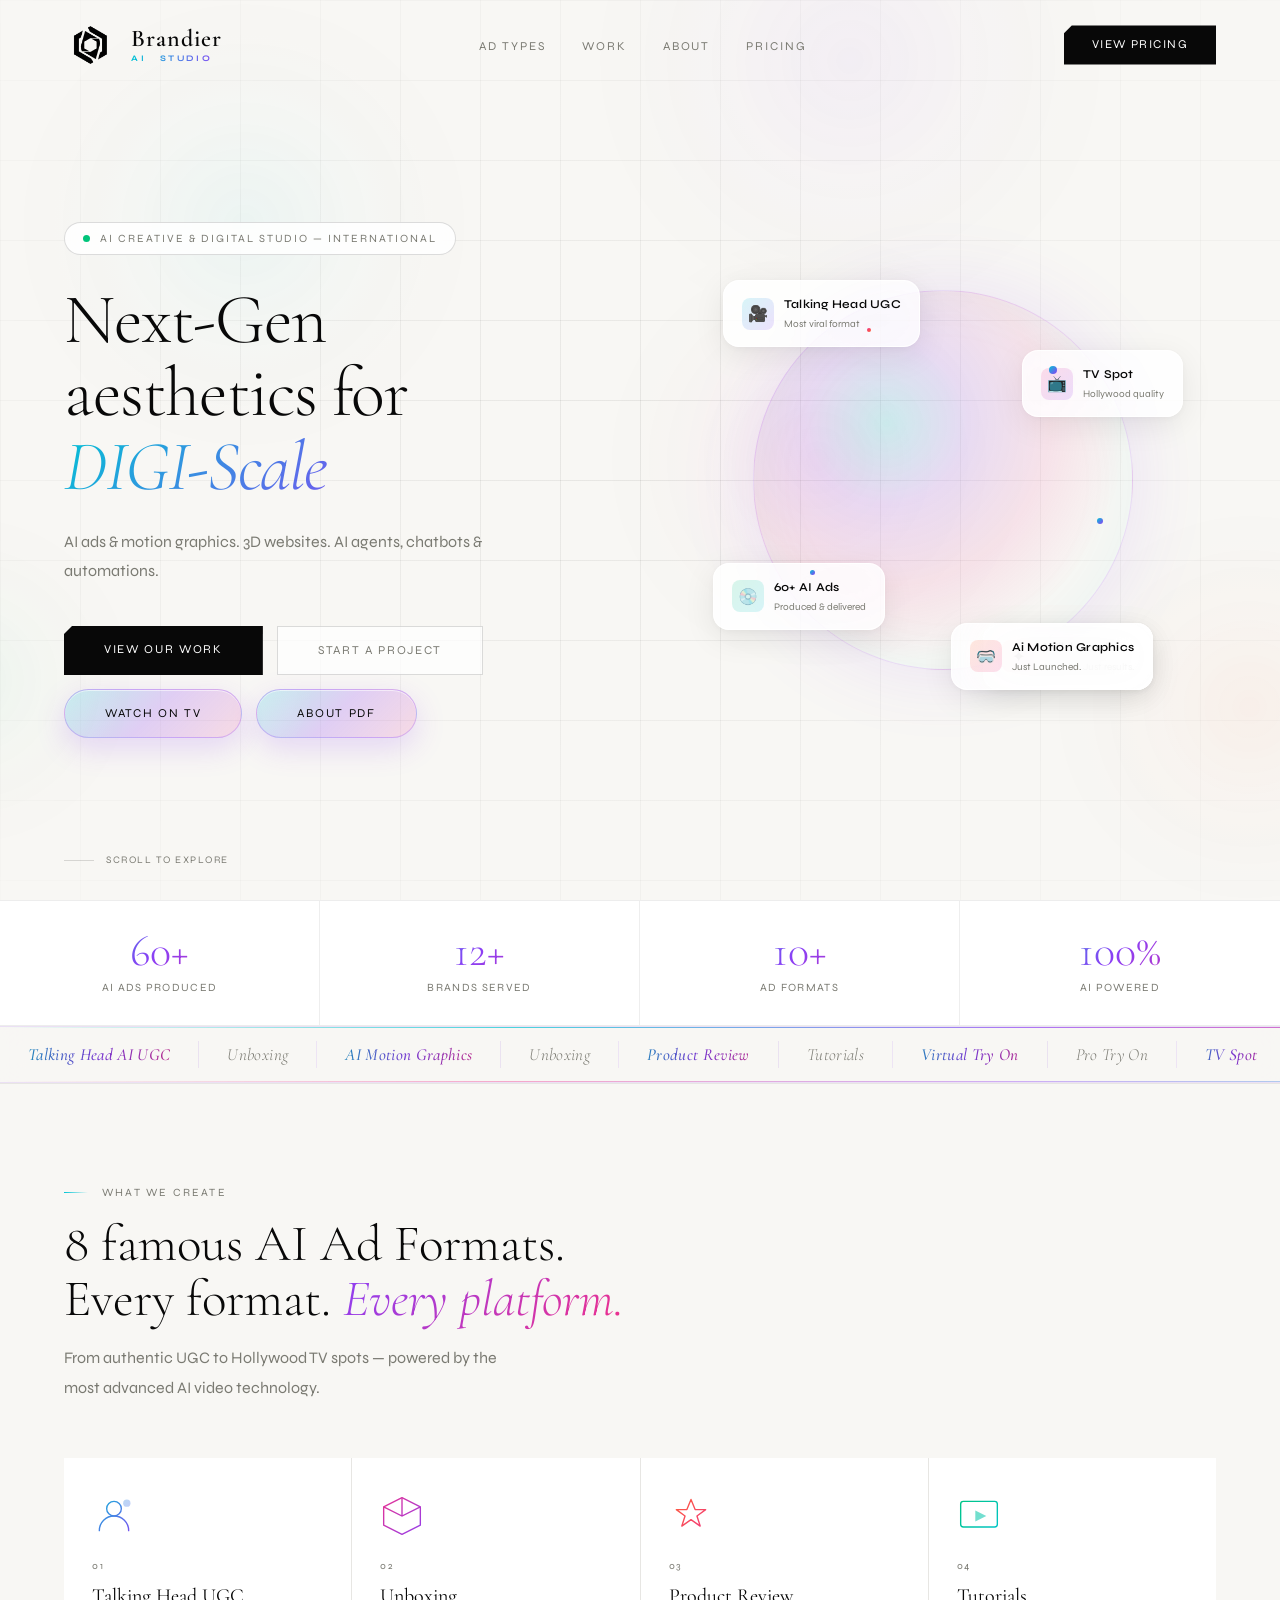
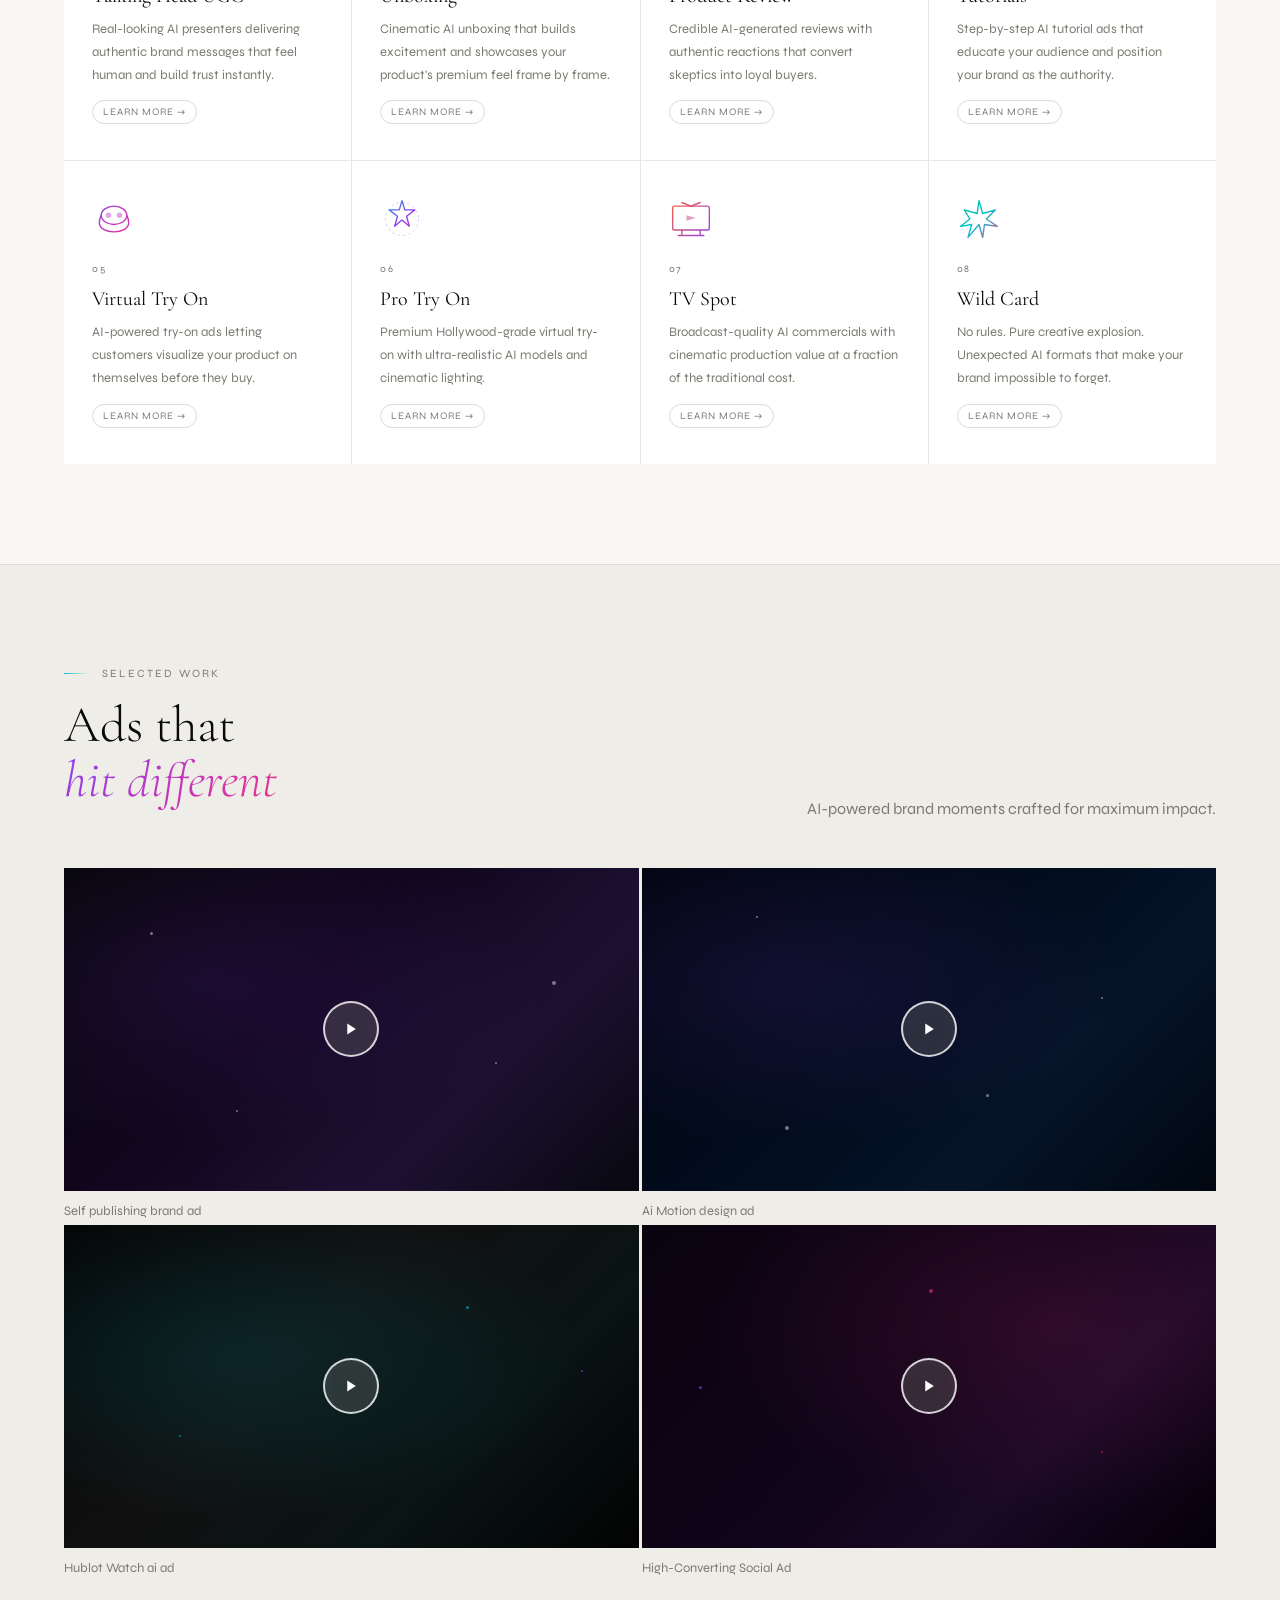
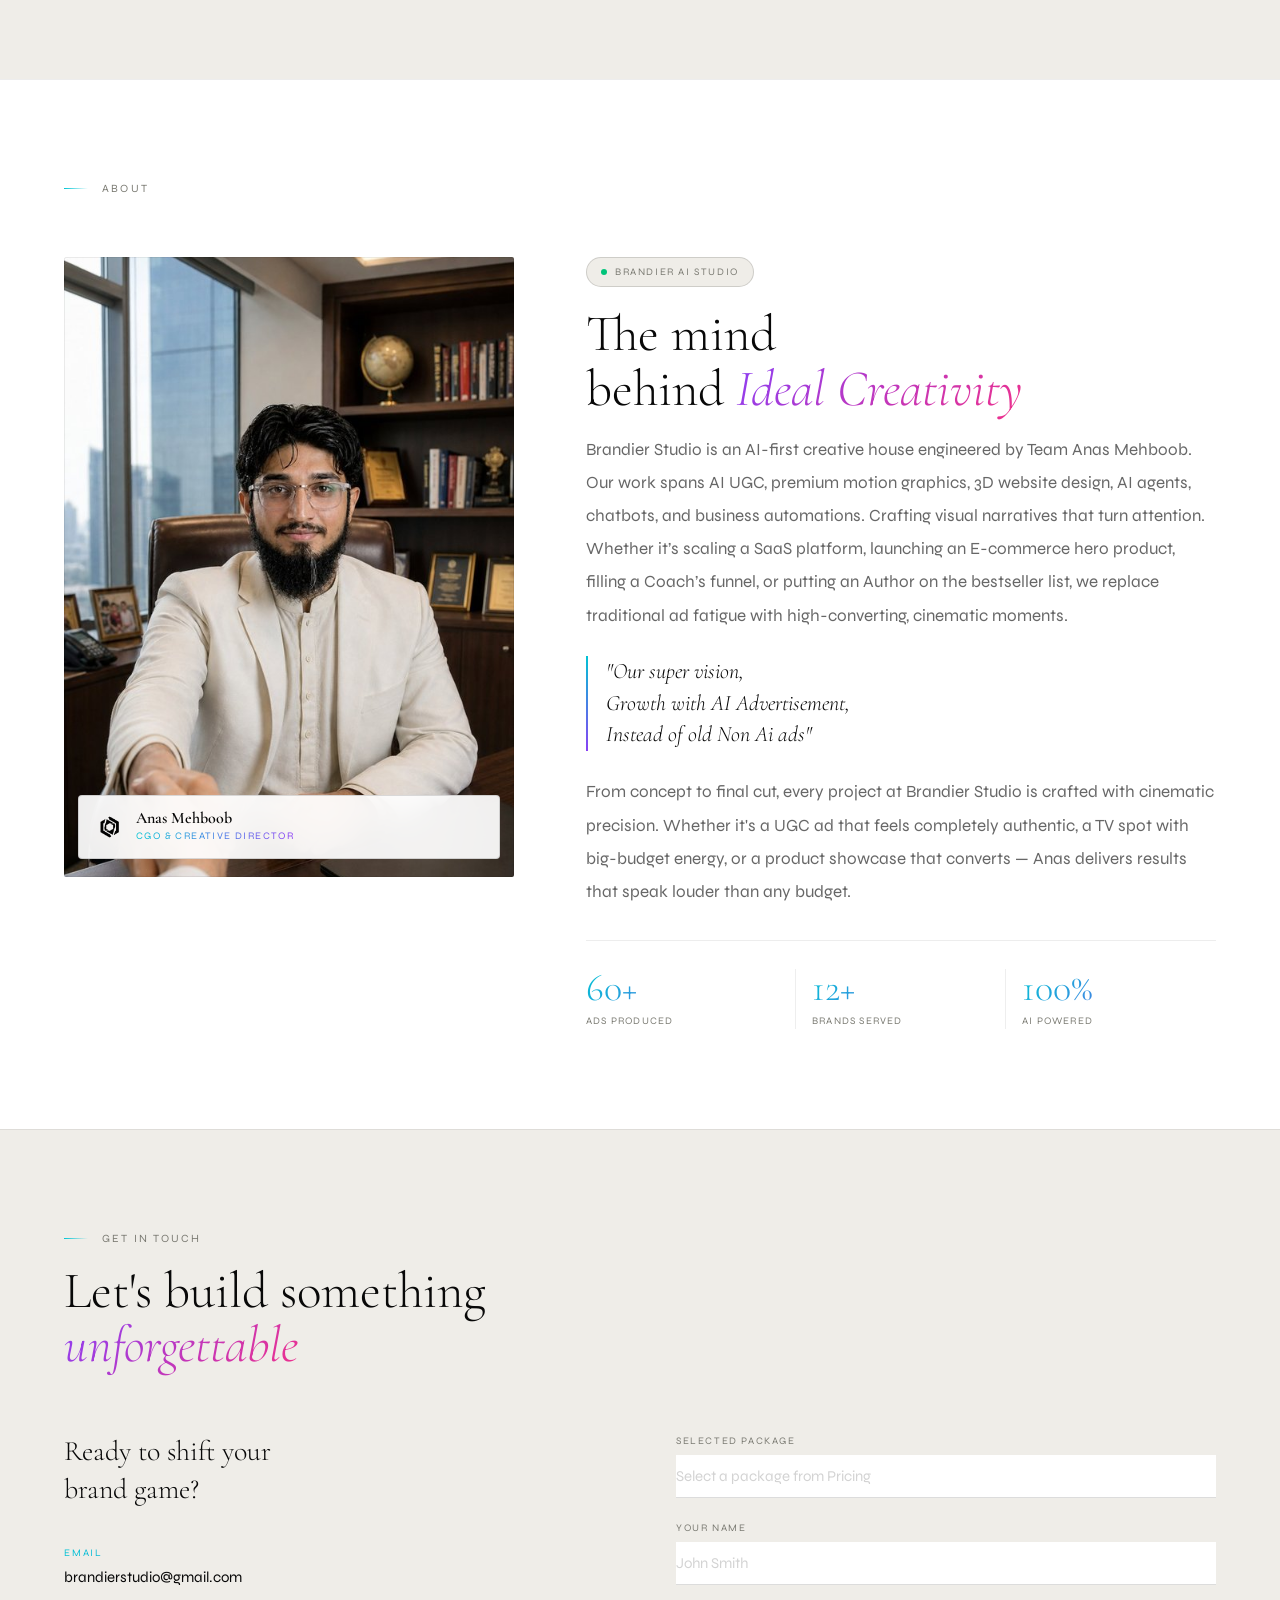
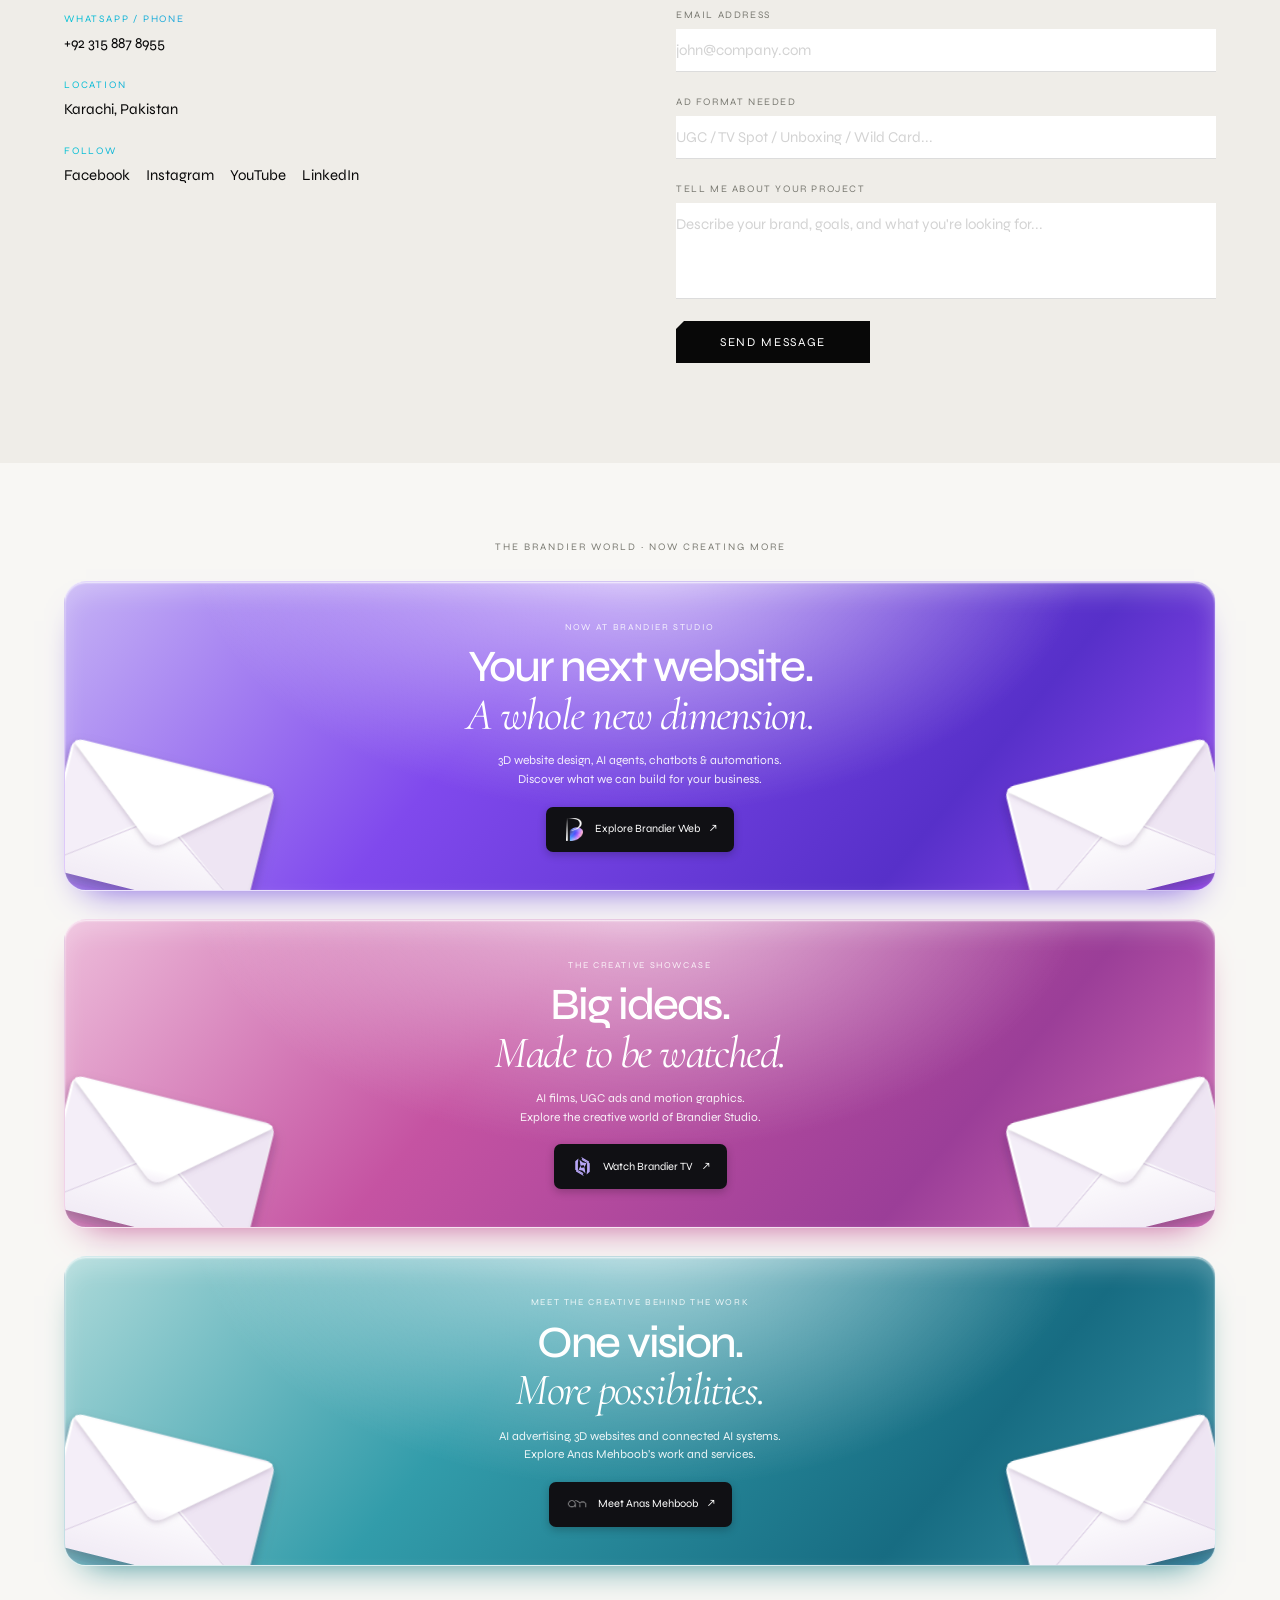
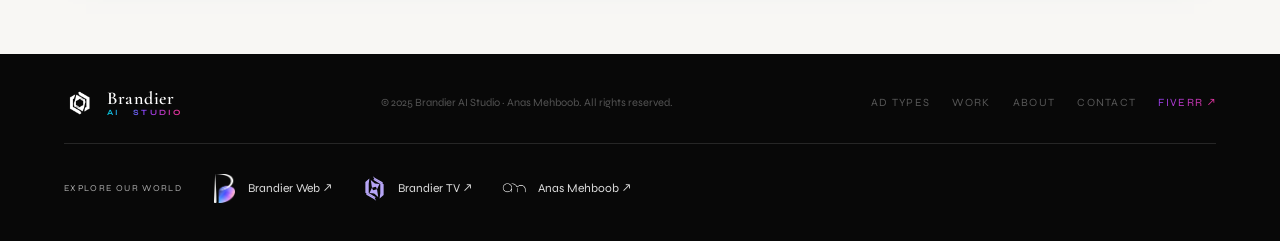
==== commit f1c92fb5: "Reduce 3D cursor, restore smooth halo and clarify envelope folds" ====
--- a/index.html
+++ b/index.html
@@ -568,18 +568,21 @@
 .announcement-cta:hover{transform:translateY(-2px);background:#24242a}
 .announcement-cta:focus-visible{outline:3px solid white;outline-offset:5px}
 .announcement-cta img{height:23px;width:23px;object-fit:contain}
-.announcement-object{position:absolute;bottom:-34px;width:200px;height:165px;border-radius:14px;background:linear-gradient(145deg,#fff,#f3eef8);box-shadow:0 9px 25px rgba(35,18,66,.2),inset 0 1px 3px #fff;pointer-events:none;z-index:-1}
-.announcement-object.left{left:-8px;transform:rotate(14deg)}
-.announcement-object.right{right:-8px;transform:rotate(-14deg)}
-.announcement-object::before{content:'';position:absolute;inset:0;background:linear-gradient(145deg,#fff,#f7f3fa);clip-path:polygon(0 0,100% 0,50% 60%);filter:drop-shadow(0 3px 3px #d9cadd)}
-.announcement-object::after{content:'';position:absolute;inset:0;background:linear-gradient(125deg,#e9e0ed,#fff);clip-path:polygon(0 100%,50% 48%,100% 100%);opacity:.85}
-@media(hover:hover) and (pointer:fine){html,body,body *{cursor:url('assets/cursor-3d.svg') 5 5,auto!important}input,textarea,[contenteditable="true"]{cursor:text!important}}
-@media(max-width:700px){#studio-expansion{padding:48px 20px 56px}.announcement-stack{gap:22px}.announcement-banner{min-height:300px;padding:30px 24px 76px;border-radius:18px}.announcement-banner h2{font-size:32px}.announcement-banner p{font-size:12px;max-width:310px}.announcement-object{width:108px;height:88px;bottom:-30px}.announcement-object.left{left:-22px}.announcement-object.right{right:-22px}.studio-network{gap:16px 24px}.studio-network-label{width:100%}}
+.announcement-banner>:not(.announcement-object){position:relative;z-index:1}
+.announcement-object{position:absolute;bottom:-23px;width:230px;height:175px;object-fit:contain;pointer-events:none;z-index:0;filter:drop-shadow(0 8px 8px rgba(35,18,66,.12))}
+.announcement-object.left{left:-21px;transform:rotate(14deg)}
+.announcement-object.right{right:-21px;transform:rotate(-14deg)}
+.cursor-follow{position:fixed;left:0;top:0;width:30px;height:30px;border:1px solid rgba(139,63,245,.4);border-radius:50%;background:radial-gradient(circle,rgba(0,196,212,.08),rgba(139,63,245,.035));pointer-events:none;z-index:9998;opacity:0;transform:translate(-50%,-50%);transition:width .25s,height .25s,opacity .2s,background .25s;will-change:left,top}
+.cursor-follow.is-visible{opacity:1}.cursor-follow.is-hover{width:46px;height:46px;background:rgba(139,63,245,.07)}
+@media(hover:none),(pointer:coarse),(prefers-reduced-motion:reduce){.cursor-follow{display:none}}
+@media(hover:hover) and (pointer:fine){html,body,body *{cursor:url('assets/cursor-3d.svg') 3 3,auto!important}input,textarea,[contenteditable="true"]{cursor:text!important}}
+@media(max-width:700px){#studio-expansion{padding:48px 20px 56px}.announcement-stack{gap:22px}.announcement-banner{min-height:300px;padding:30px 24px 76px;border-radius:18px}.announcement-banner h2{font-size:32px}.announcement-banner p{font-size:12px;max-width:310px}.announcement-object{width:120px;height:92px;bottom:-10px}.announcement-object.left{left:-22px}.announcement-object.right{right:-22px}.studio-network{gap:16px 24px}.studio-network-label{width:100%}}
 @media(prefers-reduced-motion:reduce){.announcement-cta{transition:none}}
 
 </style>
 </head>
 <body>
+<div class="cursor-follow" aria-hidden="true"></div>
 
 
 
@@ -905,19 +908,19 @@
   <div class="announcements-label">The Brandier world · Now creating more</div>
   <div class="announcement-stack">
     <article class="announcement-banner ann-web">
-      <span class="announcement-object left" aria-hidden="true"></span><span class="announcement-object right" aria-hidden="true"></span>
+      <img class="announcement-object left" src="assets/envelope-3d.svg" alt="" width="230" height="175" aria-hidden="true"><img class="announcement-object right" src="assets/envelope-3d.svg" alt="" width="230" height="175" aria-hidden="true">
       <div class="announcement-kicker">Now at Brandier Studio</div>
       <h2>Your next website.<br><em>A whole new dimension.</em></h2><p>3D website design, AI agents, chatbots &amp; automations.<br>Discover what we can build for your business.</p>
       <a class="announcement-cta" href="https://web.brandierstudio.online/" target="_blank" rel="noopener"><img src="assets/network/brandier-web-dark.png" alt="" width="23" height="23">Explore Brandier Web <span aria-hidden="true">↗</span></a>
     </article>
     <article class="announcement-banner ann-tv">
-      <span class="announcement-object left" aria-hidden="true"></span><span class="announcement-object right" aria-hidden="true"></span>
+      <img class="announcement-object left" src="assets/envelope-3d.svg" alt="" width="230" height="175" aria-hidden="true"><img class="announcement-object right" src="assets/envelope-3d.svg" alt="" width="230" height="175" aria-hidden="true">
       <div class="announcement-kicker">The creative showcase</div>
       <h2>Big ideas.<br><em>Made to be watched.</em></h2><p>AI films, UGC ads and motion graphics.<br>Explore the creative world of Brandier Studio.</p>
       <a class="announcement-cta" href="https://tv.brandierstudio.online/" target="_blank" rel="noopener"><img src="assets/network/brandier-tv.svg" alt="" width="23" height="23">Watch Brandier TV <span aria-hidden="true">↗</span></a>
     </article>
     <article class="announcement-banner ann-anas">
-      <span class="announcement-object left" aria-hidden="true"></span><span class="announcement-object right" aria-hidden="true"></span>
+      <img class="announcement-object left" src="assets/envelope-3d.svg" alt="" width="230" height="175" aria-hidden="true"><img class="announcement-object right" src="assets/envelope-3d.svg" alt="" width="230" height="175" aria-hidden="true">
       <div class="announcement-kicker">Meet the creative behind the work</div>
       <h2>One vision.<br><em>More possibilities.</em></h2><p>AI advertising, 3D websites and connected AI systems.<br>Explore Anas Mehboob’s work and services.</p>
       <a class="announcement-cta" href="https://anas.brandierstudio.online/" target="_blank" rel="noopener"><img src="assets/network/anas.png" alt="" width="23" height="23">Meet Anas Mehboob <span aria-hidden="true">↗</span></a>
@@ -948,6 +951,32 @@
 </footer>
 
 <script>
+/* Smooth pointer halo: desktop only, respects reduced motion. */
+(() => {
+  const halo=document.querySelector('.cursor-follow');
+  const fine=matchMedia('(hover:hover) and (pointer:fine)');
+  const reduced=matchMedia('(prefers-reduced-motion:reduce)');
+  let x=0,y=0,tx=0,ty=0,frame=0,active=false;
+  function tick(){
+    if(!active){frame=0;return;}
+    x+=(tx-x)*.16;y+=(ty-y)*.16;
+    halo.style.left=x+'px';halo.style.top=y+'px';
+    if(Math.abs(tx-x)+Math.abs(ty-y)>.15)frame=requestAnimationFrame(tick);else frame=0;
+  }
+  function stop(){active=false;halo.classList.remove('is-visible','is-hover');cancelAnimationFrame(frame);frame=0;}
+  document.addEventListener('pointermove',e=>{
+    if(!fine.matches||reduced.matches||e.pointerType==='touch'){stop();return;}
+    tx=e.clientX;ty=e.clientY;
+    if(!active){x=tx;y=ty;active=true;}
+    halo.classList.add('is-visible');
+    halo.classList.toggle('is-hover',!!e.target.closest('a,button,[role="button"],.ad-card'));
+    if(!frame)tick();
+  },{passive:true});
+  document.documentElement.addEventListener('pointerleave',stop);
+  window.addEventListener('blur',stop);
+  fine.addEventListener('change',stop);reduced.addEventListener('change',stop);
+})();
+
 /* ─── NAV ─── */
 const nav=document.getElementById('nav');
 window.addEventListener('scroll',()=>nav.classList.toggle('sc',scrollY>60));
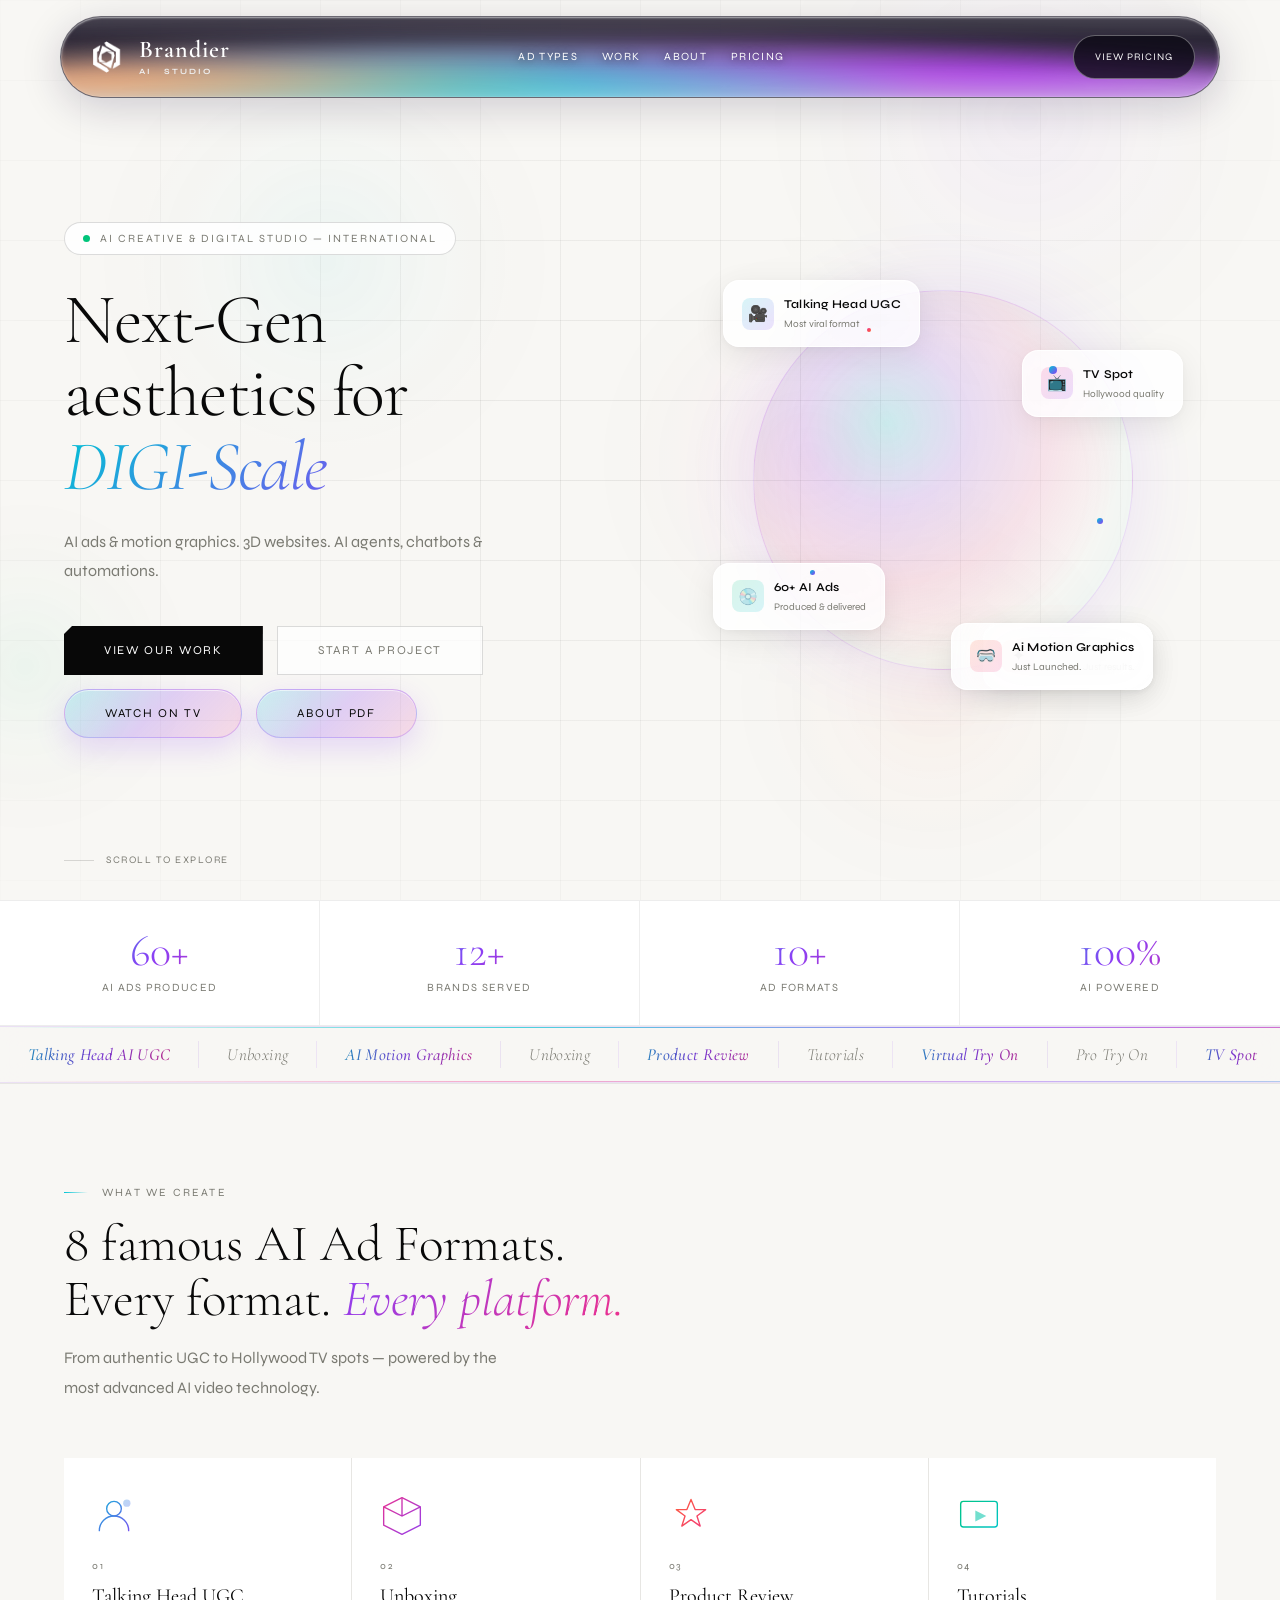
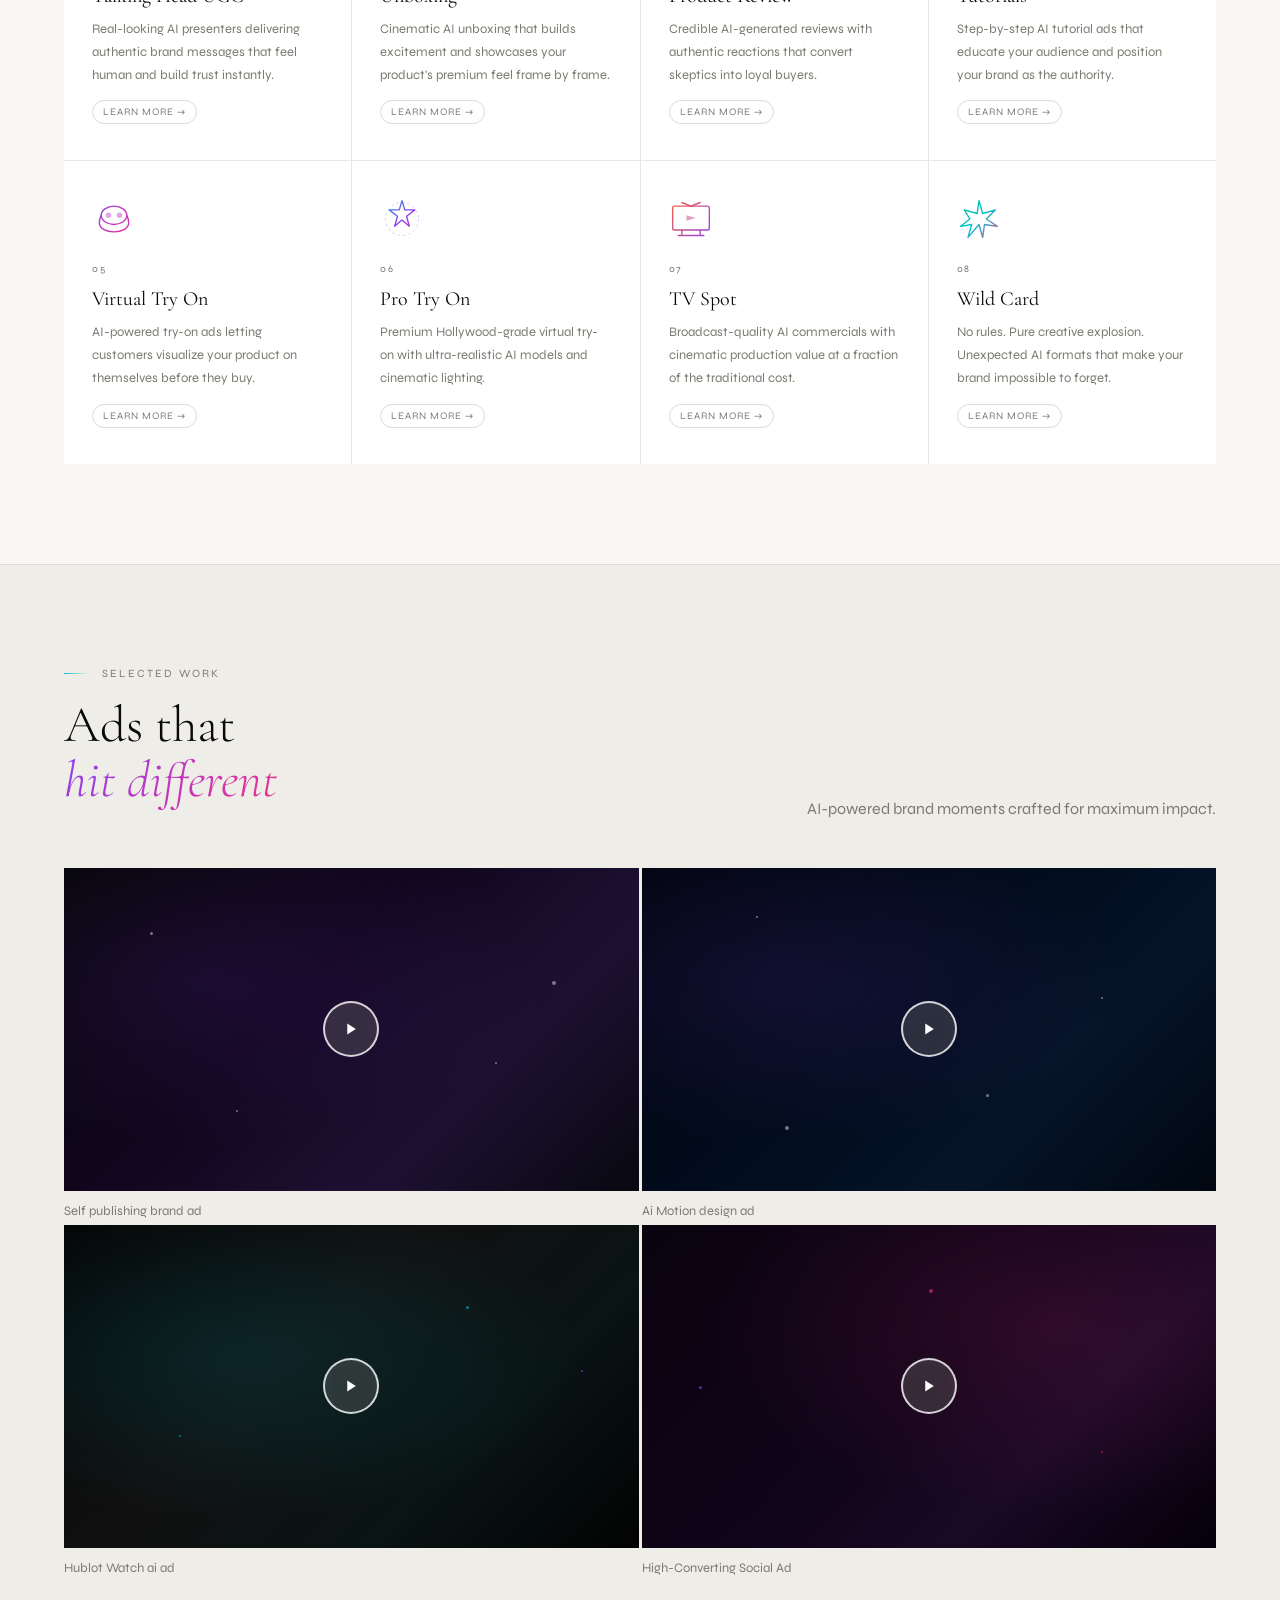
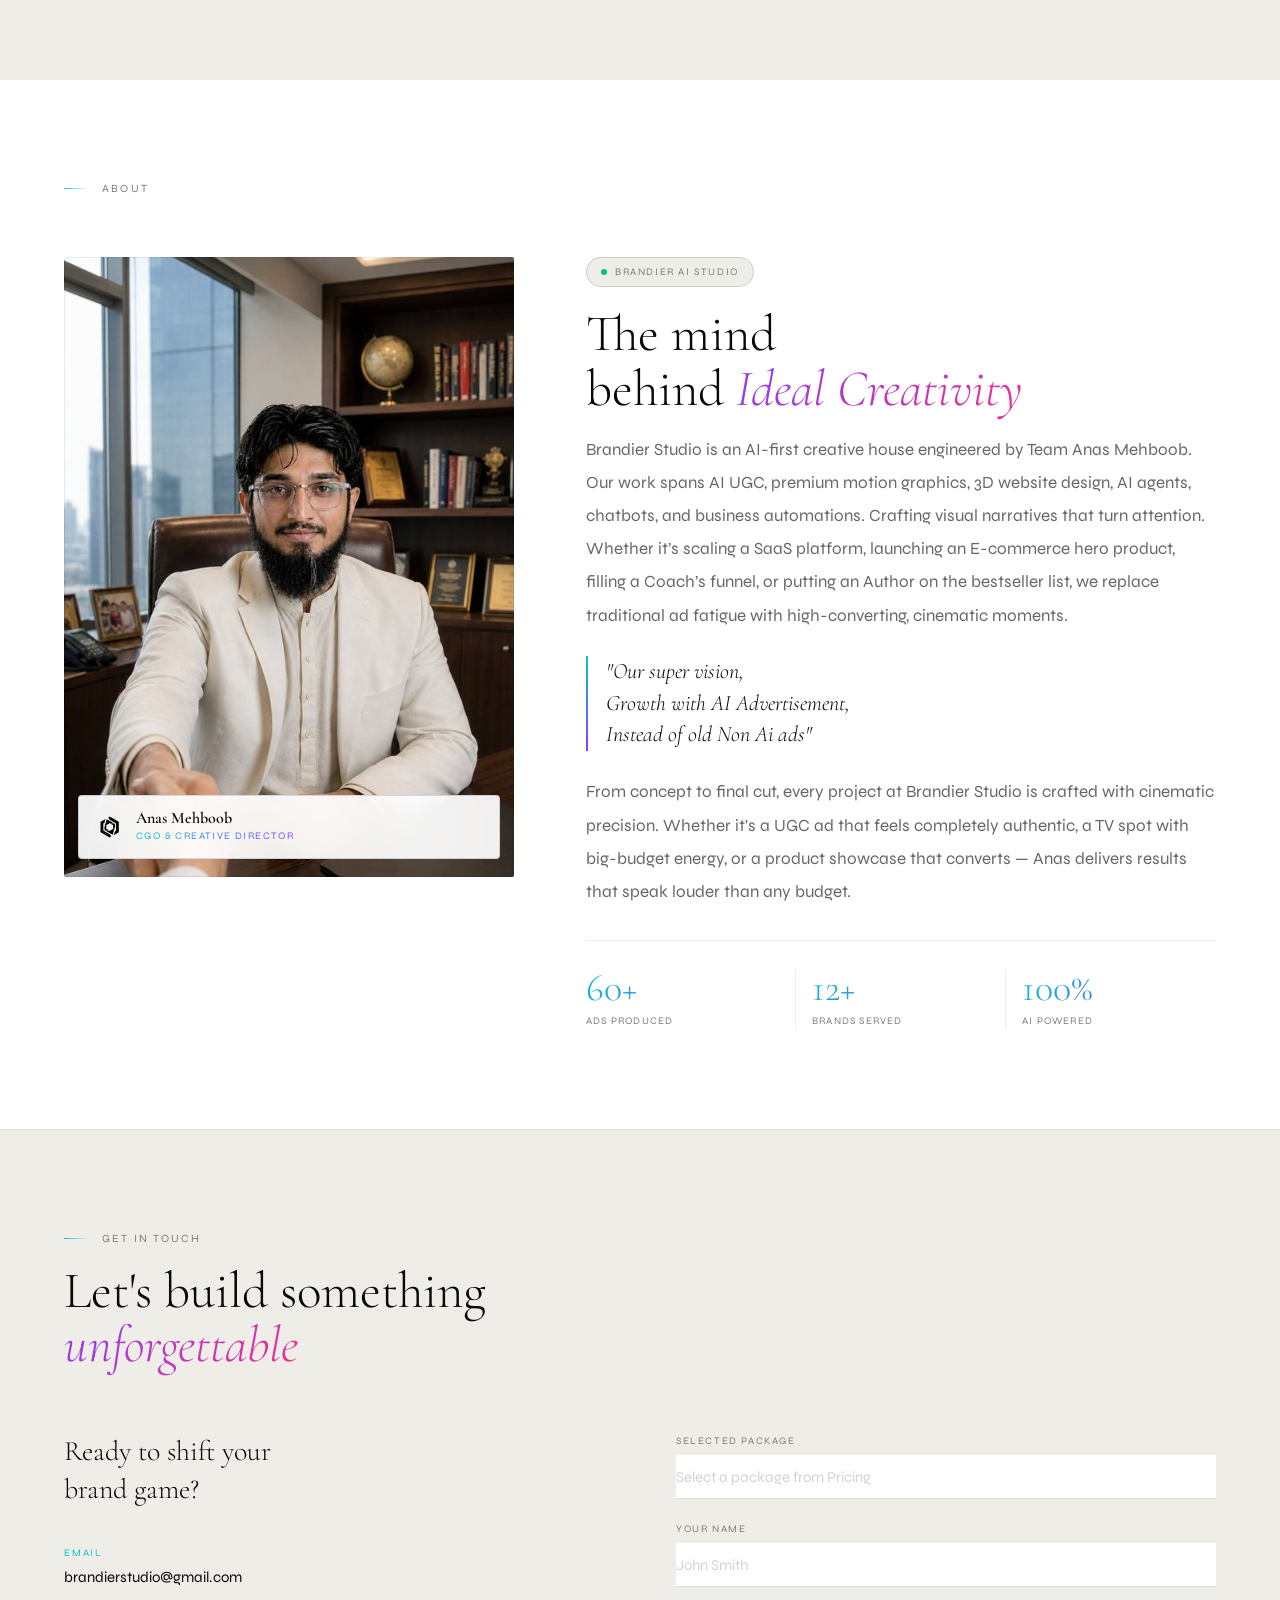
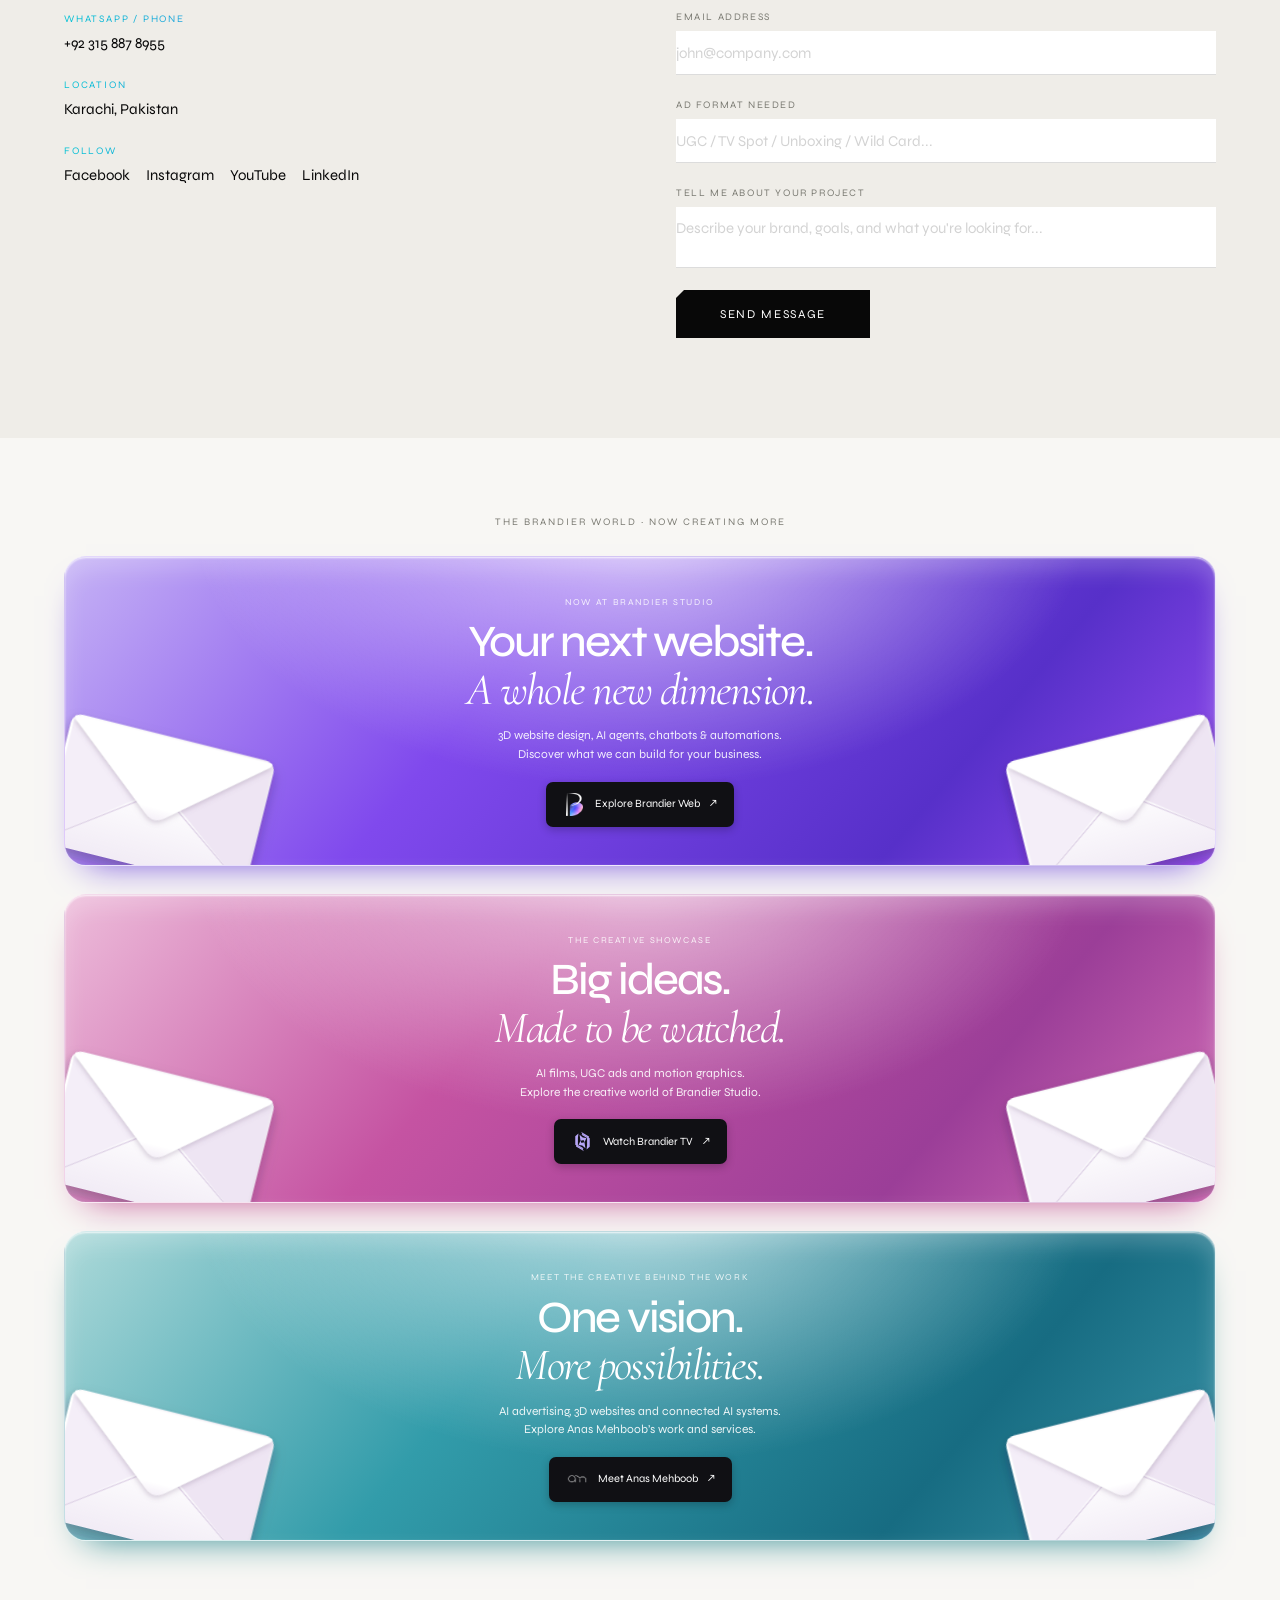
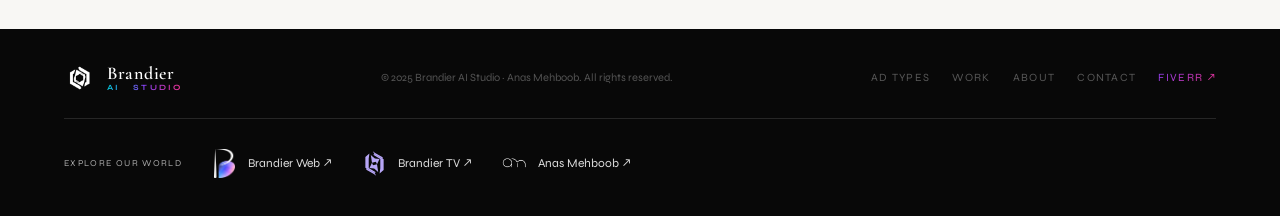
==== commit 6fc54c9a: "Add animated liquid glass navigation and improve mobile layouts" ====
--- a/index.html
+++ b/index.html
@@ -580,6 +580,7 @@
 @media(prefers-reduced-motion:reduce){.announcement-cta{transition:none}}
 
 </style>
+<link rel="stylesheet" href="assets/liquid-nav.css?v=1">
 </head>
 <body>
 <div class="cursor-follow" aria-hidden="true"></div>
@@ -589,8 +590,8 @@
 <canvas id="aur"></canvas>
 
 <!-- MOBILE MENU -->
-<div class="mob-menu" id="mob-menu">
-  <button class="mob-close" onclick="closeMob()">✕</button>
+<div class="mob-menu" id="mob-menu" role="dialog" aria-modal="true" aria-label="Navigation menu">
+  <button class="mob-close" type="button" aria-label="Close navigation menu" onclick="closeMob()">✕</button>
   <a href="#adtypes" onclick="closeMob()">Ad Types</a>
   <a href="#portfolio" onclick="closeMob()">Work</a>
   <a href="#about" onclick="closeMob()">About</a>
@@ -599,7 +600,7 @@
 </div>
 
 <!-- NAV -->
-<nav id="nav">
+<nav id="nav" aria-label="Main navigation">
   <a href="#hero" class="logo-a">
     <img class="logo-img" src="[data-uri]" alt="Brandier"/>
     <div class="logo-wm">
@@ -614,7 +615,7 @@
     <li><a href="pricing.html">Pricing</a></li>
   </ul>
   <a href="pricing.html" class="nav-btn">View Pricing</a>
-  <button class="nav-ham" onclick="openMob()"><span></span><span></span><span></span></button>
+  <button class="nav-ham" type="button" aria-label="Open navigation menu" aria-controls="mob-menu" aria-expanded="false" onclick="openMob()"><span></span><span></span><span></span></button>
 </nav>
 
 <!-- HERO -->
@@ -982,8 +983,32 @@
 window.addEventListener('scroll',()=>nav.classList.toggle('sc',scrollY>60));
 
 /* ─── MOBILE MENU ─── */
-function openMob(){document.getElementById('mob-menu').classList.add('open');document.body.style.overflow='hidden'}
-function closeMob(){document.getElementById('mob-menu').classList.remove('open');document.body.style.overflow=''}
+let menuPreviousFocus=null;
+function openMob(){
+  menuPreviousFocus=document.activeElement;
+  document.getElementById('mob-menu').classList.add('open');
+  document.querySelector('.nav-ham').setAttribute('aria-expanded','true');
+  document.body.style.overflow='hidden';
+  document.querySelector('.mob-close').focus();
+}
+function closeMob(){
+  document.getElementById('mob-menu').classList.remove('open');
+  document.querySelector('.nav-ham').setAttribute('aria-expanded','false');
+  document.body.style.overflow='';
+  if(menuPreviousFocus)menuPreviousFocus.focus({preventScroll:true});
+}
+document.addEventListener('keydown',e=>{
+  const menu=document.getElementById('mob-menu');
+  if(!menu.classList.contains('open'))return;
+  if(e.key==='Escape'){closeMob();return;}
+  if(e.key==='Tab'){
+    const nodes=menu.querySelectorAll('a,button');
+    const first=nodes[0],last=nodes[nodes.length-1];
+    if(e.shiftKey&&document.activeElement===first){e.preventDefault();last.focus();}
+    else if(!e.shiftKey&&document.activeElement===last){e.preventDefault();first.focus();}
+  }
+});
+window.addEventListener('resize',()=>{if(innerWidth>900&&document.getElementById('mob-menu').classList.contains('open'))closeMob();});
 
 /* ─── REVEAL ─── */
 const obs=new IntersectionObserver(es=>{es.forEach(e=>{if(e.isIntersecting){e.target.classList.add('in');obs.unobserve(e.target)}})},{threshold:.05});
--- a/assets/liquid-nav.css
+++ b/assets/liquid-nav.css
@@ -0,0 +1,32 @@
+/* A glass capsule with a slow, liquid colour fill behind the navigation. */
+nav#nav,nav#nav.sc{top:max(16px,env(safe-area-inset-top));left:50%;right:auto;transform:translateX(-50%);width:calc(100% - 48px);max-width:1160px;min-height:82px;padding:14px 24px;gap:24px;border-radius:999px;border:1px solid rgba(255,255,255,.3);background:rgba(15,11,28,.88);box-shadow:inset 0 1px 2px rgba(255,255,255,.5),inset 0 -2px 5px rgba(255,255,255,.28),0 10px 40px rgba(30,16,55,.18);backdrop-filter:blur(24px) saturate(150%);-webkit-backdrop-filter:blur(24px) saturate(150%);isolation:isolate;overflow:hidden;transition:box-shadow .35s,background .35s}
+nav#nav::before{content:'';position:absolute;z-index:0;pointer-events:none;inset:35% -20% -95%;background:radial-gradient(ellipse at 18% 30%,#ff9b52 0%,transparent 25%),radial-gradient(ellipse at 38% 35%,#00c4d4 0%,transparent 35%),radial-gradient(ellipse at 72% 22%,#ad33ec 0%,transparent 35%),linear-gradient(0deg,rgba(255,255,255,.95),rgba(198,180,236,.65));filter:blur(13px);border-radius:45% 55% 0 0;transform-origin:center;animation:nav-liquid-fill 9s ease-in-out infinite alternate}
+nav#nav::after{content:'';position:absolute;inset:0;border-radius:inherit;pointer-events:none;z-index:1;background:linear-gradient(180deg,rgba(255,255,255,.13),transparent 28%,rgba(255,255,255,.02) 60%,rgba(255,255,255,.22));box-shadow:inset 0 0 0 1px rgba(255,255,255,.08)}
+nav#nav>*{position:relative;z-index:2;min-width:0}
+nav#nav.sc{background:rgba(15,11,28,.94);box-shadow:inset 0 1px 2px rgba(255,255,255,.4),inset 0 -2px 5px rgba(255,255,255,.2),0 12px 40px rgba(30,16,55,.25)}
+#nav .logo-a{flex-shrink:0;gap:10px;min-height:48px}
+#nav .logo-img{width:44px;height:44px;filter:brightness(0) invert(1)}
+#nav .logo-brand{color:#fff;font-size:24px;line-height:1.15}
+#nav .logo-sub{font-size:8px;line-height:1.5;letter-spacing:.25em;background:none;-webkit-text-fill-color:#eee;color:#eee;animation:none;white-space:nowrap}
+#nav .nav-ul{gap:24px;align-items:center;flex-wrap:nowrap}
+#nav .nav-ul a{display:flex;align-items:center;min-height:44px;white-space:nowrap;font-size:11px;letter-spacing:.12em;color:#fff;text-shadow:0 1px 8px rgba(0,0,0,.6)}
+#nav .nav-ul a:hover{color:#e7d9ff}
+#nav .nav-btn{flex-shrink:0;min-height:44px;display:inline-flex;align-items:center;justify-content:center;white-space:nowrap;padding:12px 21px;clip-path:none;border-radius:999px;background:rgba(12,9,20,.8);border:1px solid rgba(255,255,255,.35);font-size:10px;letter-spacing:.1em;color:#fff}
+#nav .nav-ham{width:44px;height:44px;flex-shrink:0;justify-content:center;align-items:center;border-radius:50%;border:1px solid rgba(255,255,255,.25);background:rgba(0,0,0,.2);padding:0}
+#nav .nav-ham span{background:#fff;width:20px}
+#nav a:focus-visible,#nav button:focus-visible{outline:2px solid #fff;outline-offset:3px}
+@keyframes nav-liquid-fill{0%{transform:translate(-4%,12%) rotate(-3deg) scaleX(1.06)}50%{transform:translate(2%,-5%) rotate(1deg) scaleX(.98)}100%{transform:translate(5%,9%) rotate(3deg) scaleX(1.08)}}
+/* Responsive page refinements. */
+html{scroll-padding-top:124px}
+img,video{max-width:100%}
+.hero-left,.hero-right,.a-wrap>*,.ct-wrap>*,.v-grid>*,.adtype-grid>*{min-width:0}
+.h-acts>a{text-align:center;min-height:44px;display:inline-flex;align-items:center;justify-content:center}
+.fi,.ft{min-height:44px}.fs{min-height:48px}
+.mob-menu{overflow-y:auto;overscroll-behavior:contain;padding:126px 24px 32px;min-height:100dvh;justify-content:safe center}
+.mob-close{top:112px;right:24px;width:44px;height:44px;line-height:1;border:1px solid var(--border2);border-radius:50%;background:var(--white)}
+.mob-menu a{min-height:44px;display:flex;align-items:center;justify-content:center}
+@media(max-width:1000px){#nav .nav-ul{gap:16px}nav#nav,nav#nav.sc{gap:16px;padding:12px 20px}#nav .logo-brand{font-size:22px}#nav .nav-btn{padding:11px 16px}}
+@media(max-width:900px){nav#nav,nav#nav.sc{top:max(12px,env(safe-area-inset-top));width:calc(100% - 28px);min-height:72px;padding:10px 16px}#nav .nav-ul,#nav .nav-btn{display:none}#nav .nav-ham{display:flex}#nav .logo-img{width:40px;height:40px}#hero{padding-top:132px}.a-photo-block{max-width:560px;margin-inline:auto;width:100%}.a-img{width:100%}.ft-lk{gap:12px 20px}}
+@media(max-width:600px){nav#nav,nav#nav.sc{width:calc(100% - 24px);padding:9px 13px;min-height:68px}#nav .logo-brand{font-size:21px}#nav .logo-img{width:36px;height:36px}#nav .logo-a{gap:8px}#hero{padding:124px 20px 56px;gap:34px}.h-acts{gap:10px;margin-top:26px}.h-acts>a{padding:12px 16px;font-size:10px;letter-spacing:.08em;flex:1 1 135px}.hero-right{display:flex;align-items:center;justify-content:center}.h-orb-wrap{max-width:calc(100vw - 80px)}.p-head{align-items:flex-start}.ad-card{padding:28px 22px}.a-photo-badge{left:10px;right:10px;padding:12px;gap:8px}.apb-name{font-size:13px}.apb-role{font-size:9px}.fi,.ft{font-size:16px}.fs{width:100%;padding:14px 24px}.ct-v{overflow-wrap:anywhere}.a-quote{font-size:clamp(24px,7vw,36px)}.a-stats{gap:16px}.stat{padding:24px 12px}.st-n{font-size:36px}.ft-lk a{display:inline-flex;align-items:center;min-height:44px}.studio-network a{min-height:44px}.announcement-banner h2{overflow-wrap:normal}.announcement-cta{min-height:44px}.mob-menu{gap:18px}.mob-close{top:96px}}
+@media(max-width:360px){#nav .logo-brand{font-size:19px}#nav .logo-img{width:32px;height:32px}.h-acts>a{flex-basis:120px;padding:12px}.announcement-banner{padding-left:16px;padding-right:16px}.announcement-banner h2{font-size:28px}}
+@media(prefers-reduced-motion:reduce){nav#nav::before{animation:none}html{scroll-behavior:auto}.rv{transition:none}.rv:not(.in){opacity:1;transform:none}}
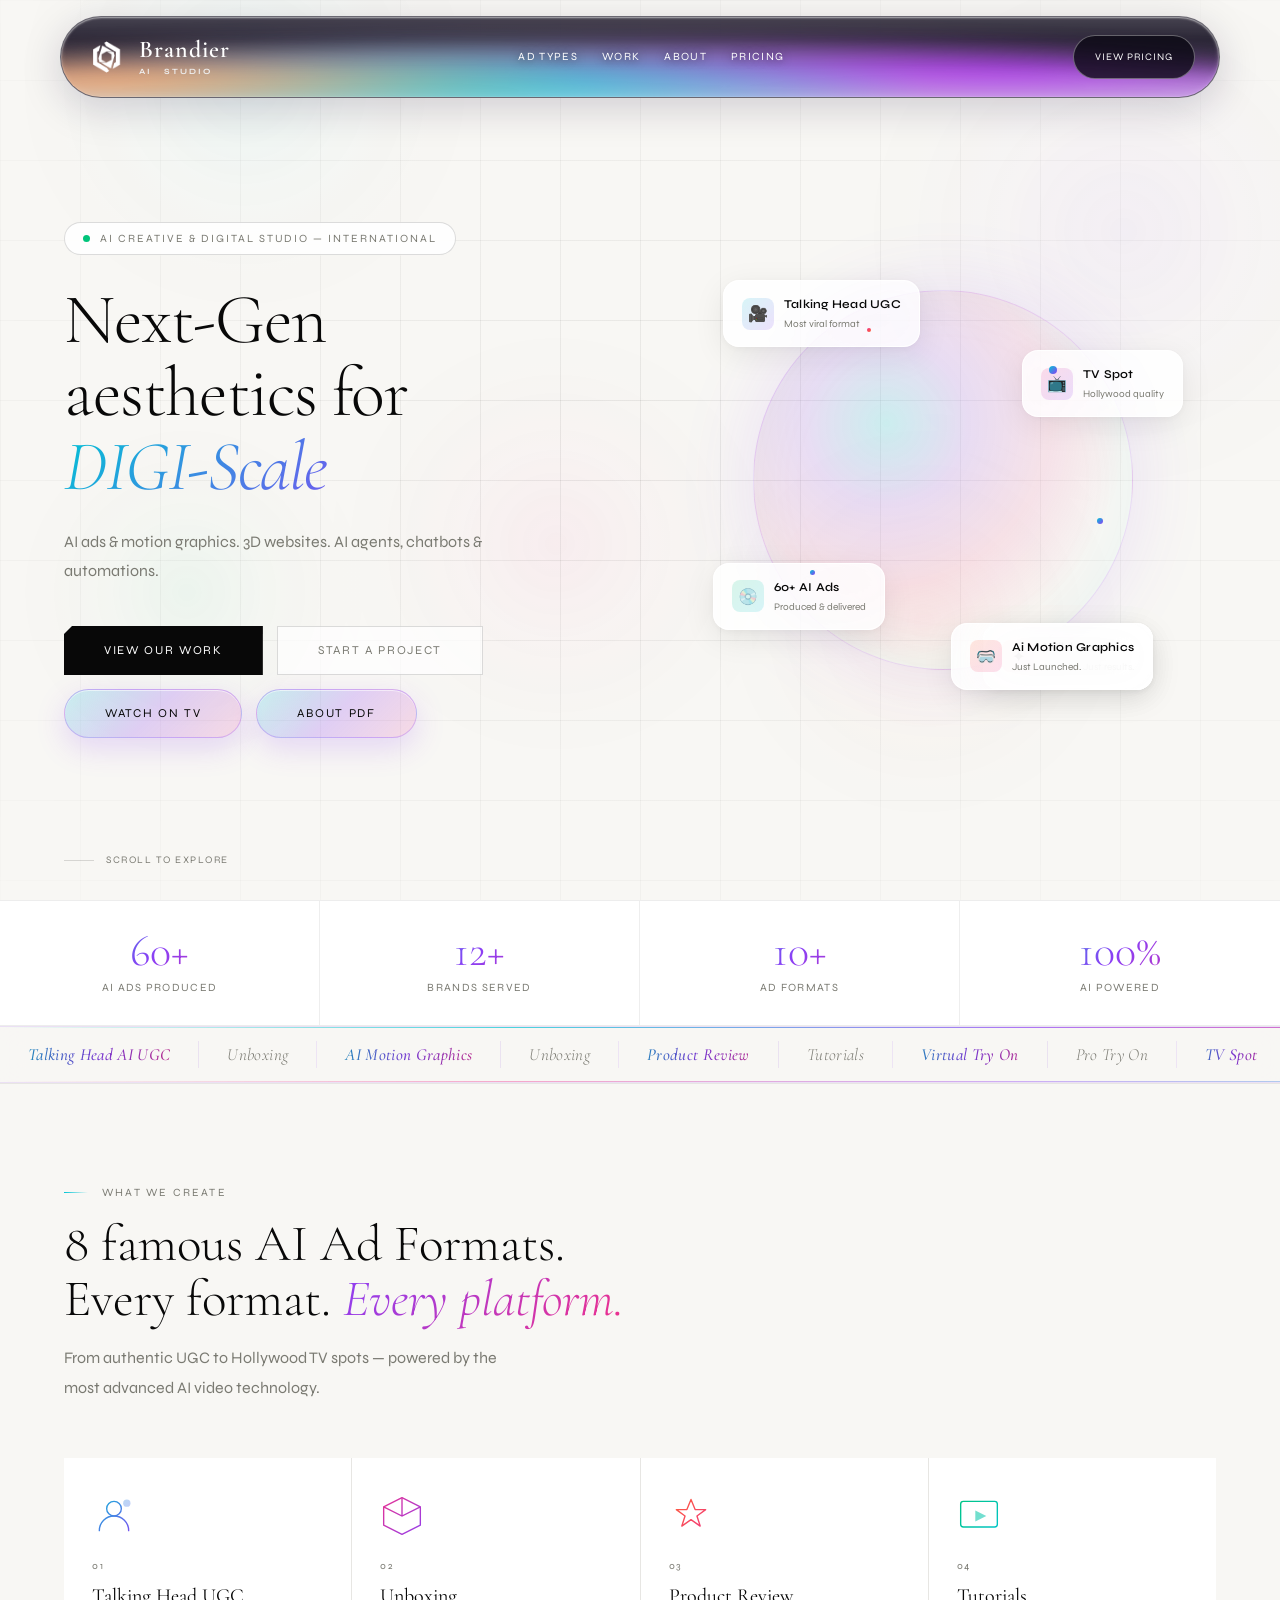
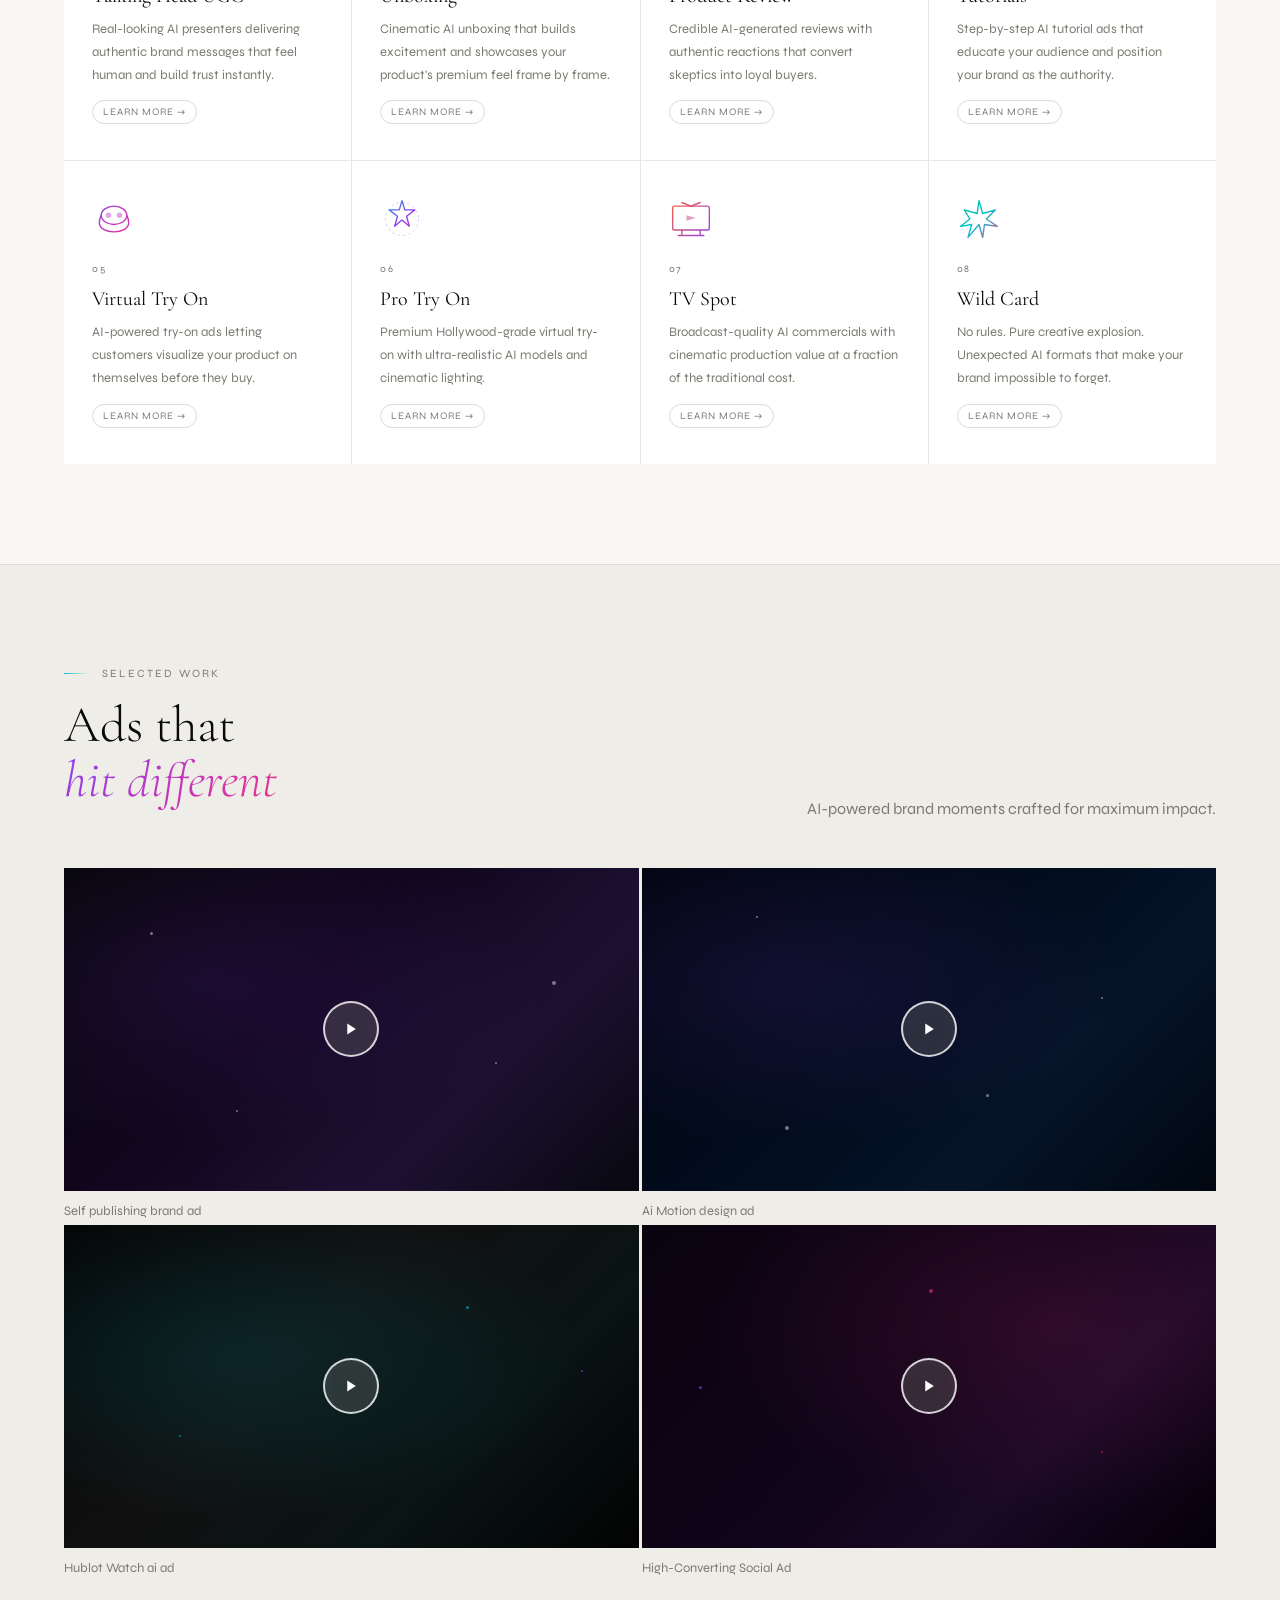
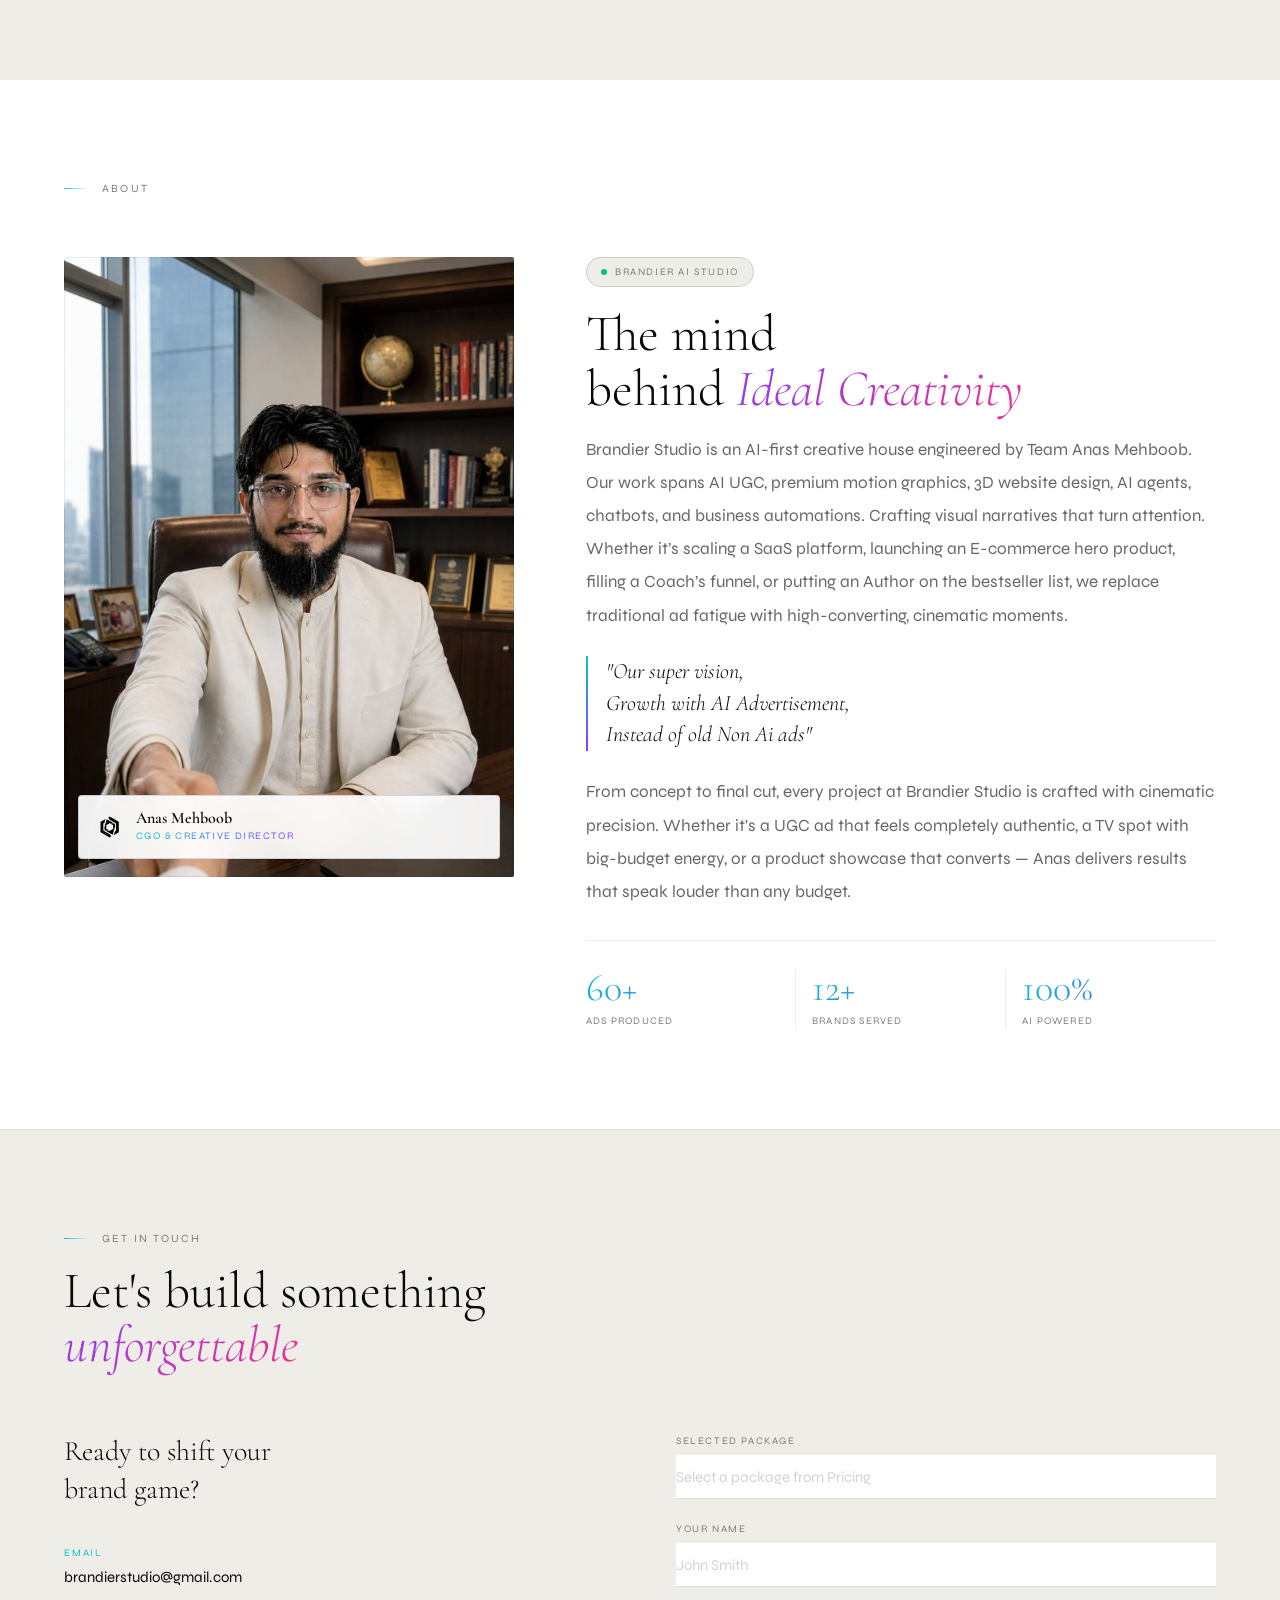
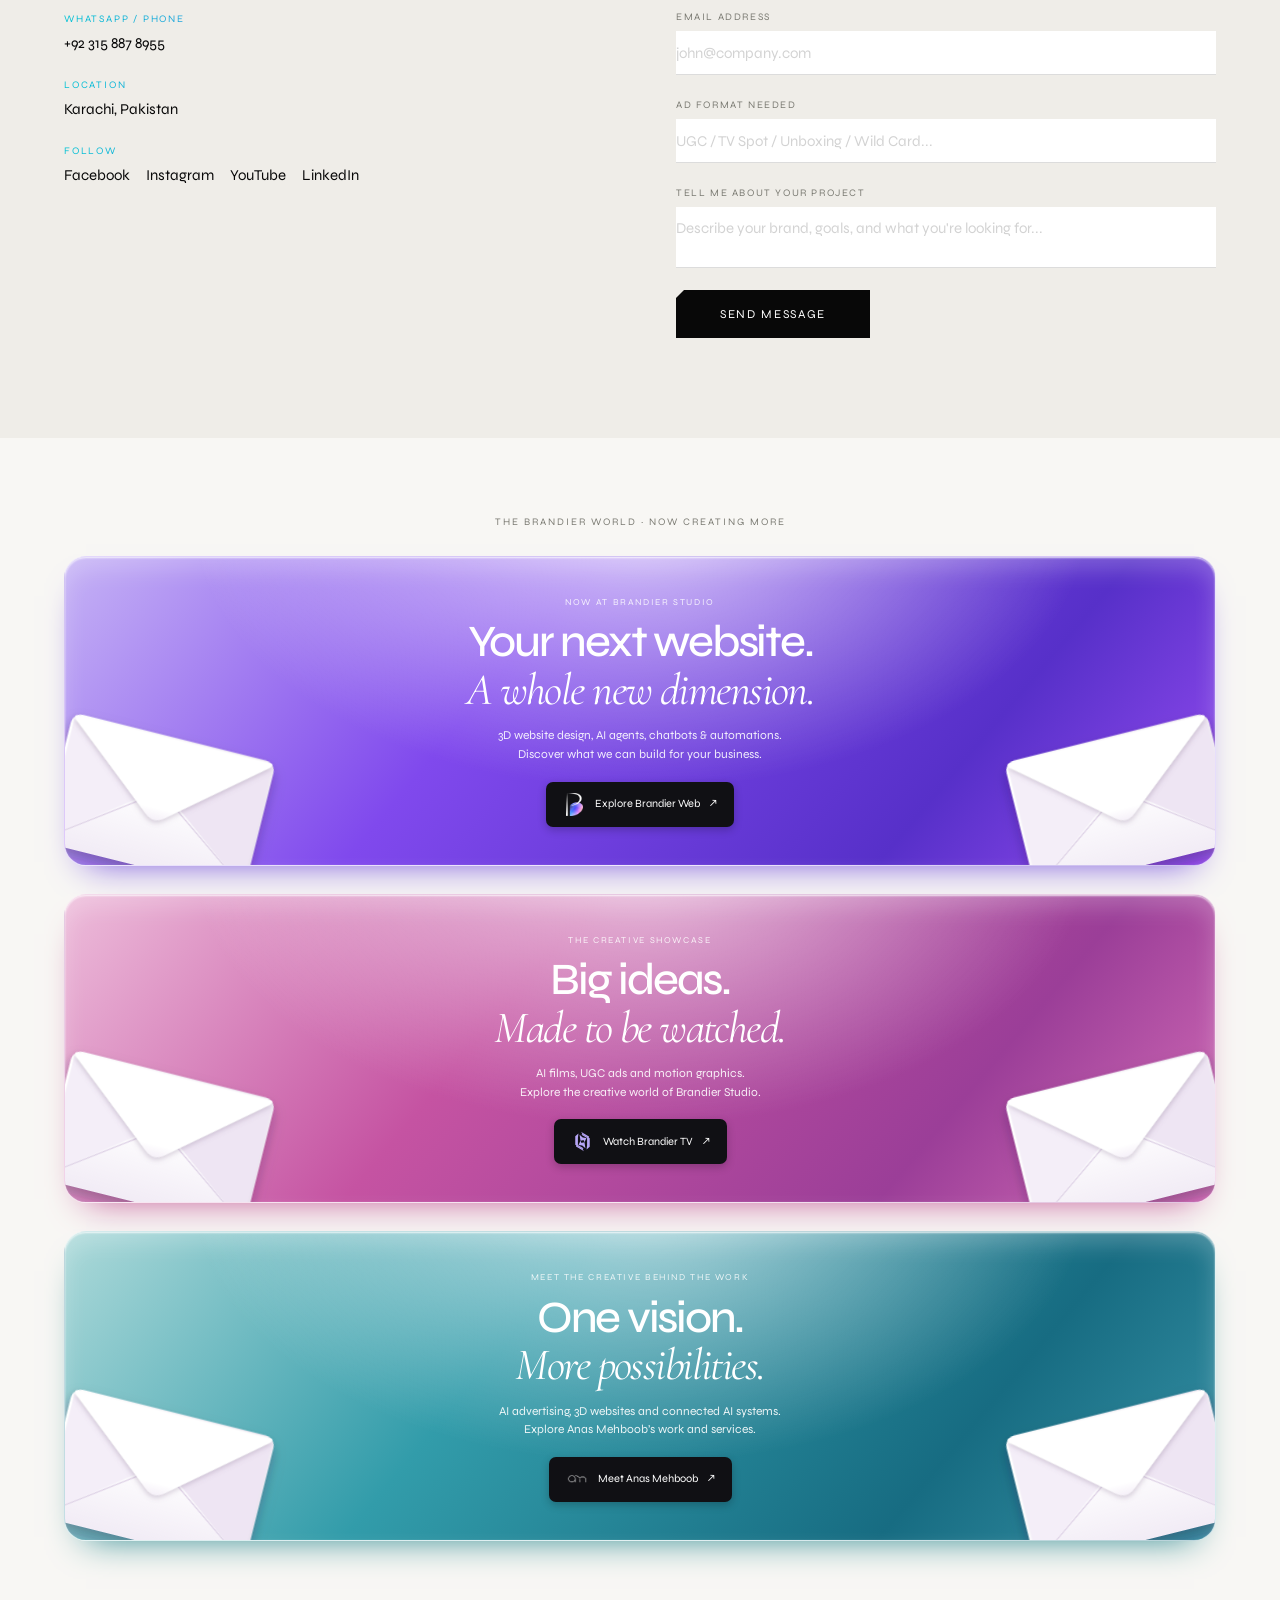
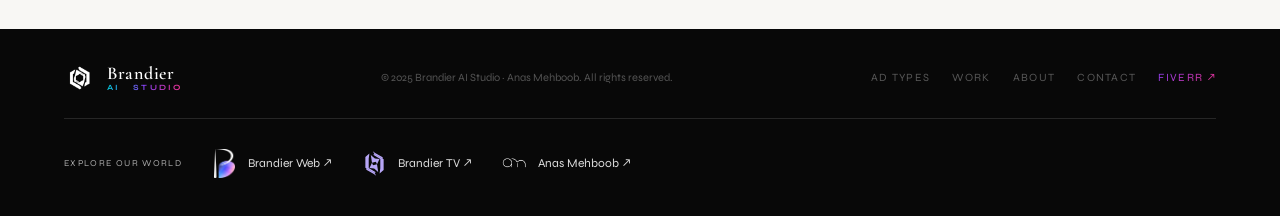
==== commit 3664a608: "Add mobile-only glass bottom navigation with scroll transitions and active orb" ====
--- a/index.html
+++ b/index.html
@@ -581,6 +581,7 @@
 
 </style>
 <link rel="stylesheet" href="assets/liquid-nav.css?v=1">
+<link rel="stylesheet" href="assets/mobile-dock.css?v=1">
 </head>
 <body>
 <div class="cursor-follow" aria-hidden="true"></div>
@@ -1090,5 +1091,6 @@
 }
 window.addEventListener('resize',rsz);rsz();draw();
 </script>
+<script src="assets/mobile-dock.js?v=1" defer></script>
 </body>
 </html>
--- a/assets/mobile-dock.css
+++ b/assets/mobile-dock.css
@@ -0,0 +1,23 @@
+.mobile-dock{display:none}
+@media(max-width:767px){
+ body.mobile-dock-ready{padding-bottom:calc(108px + env(safe-area-inset-bottom,0px))}
+ nav#nav,nav#nav.sc{transition:transform .55s cubic-bezier(.22,1,.36,1),opacity .35s,visibility .35s,background .35s}
+ body.mobile-dock-visible nav#nav,body.mobile-dock-visible nav#nav.sc{transform:translate(-50%,-140%);opacity:0;visibility:hidden;pointer-events:none}
+ .mobile-dock{--dock-index:2;--orb-a:#5635ff;--orb-b:#00c4d4;display:block;position:fixed;z-index:210;bottom:calc(12px + env(safe-area-inset-bottom,0px));left:50%;width:min(420px,calc(100% - 24px));height:76px;border-radius:27px;transform:translate(-50%,calc(160% + env(safe-area-inset-bottom,0px)));opacity:0;visibility:hidden;pointer-events:none;transition:transform .6s cubic-bezier(.22,1,.36,1),opacity .35s,visibility .35s;isolation:isolate}
+ body.mobile-dock-visible .mobile-dock{transform:translate(-50%,0);opacity:1;visibility:visible;pointer-events:auto}
+ .mobile-dock::before{content:'';position:absolute;inset:0;z-index:-1;background:linear-gradient(150deg,rgba(255,255,255,.88),rgba(246,240,255,.67) 55%,rgba(255,255,255,.9));border:1px solid rgba(255,255,255,.9);border-radius:inherit;box-shadow:inset 0 1px 2px #fff,inset 0 -2px 6px rgba(171,160,202,.18),0 14px 45px rgba(41,28,75,.2);backdrop-filter:blur(28px) saturate(160%);-webkit-backdrop-filter:blur(28px) saturate(160%)}
+ .mobile-dock-links{height:100%;display:grid;grid-template-columns:repeat(5,minmax(0,1fr));position:relative;padding:0 6px}
+ .mobile-dock a{position:relative;z-index:2;min-width:0;min-height:48px;display:flex;flex-direction:column;align-items:center;justify-content:center;gap:5px;text-decoration:none;color:#7d7889;-webkit-tap-highlight-color:transparent;padding:8px 1px 5px}
+ .mobile-dock svg{width:23px;height:23px;display:block;flex-shrink:0;transition:transform .5s cubic-bezier(.22,1,.36,1),color .35s,filter .35s}
+ .mobile-dock-label{font-size:9px;line-height:1.4;letter-spacing:.01em;font-family:var(--sans);font-weight:600;white-space:nowrap;transition:color .3s,transform .5s}
+ .mobile-dock a[aria-current]{color:#30233d}
+ .mobile-dock a[aria-current] svg{color:#fff;transform:translateY(-19px) scale(1.08);filter:drop-shadow(0 1px 2px rgba(0,0,0,.14))}
+ .mobile-dock a[aria-current] .mobile-dock-label{transform:translateY(-2px)}
+ .mobile-dock-orb{position:absolute;pointer-events:none;z-index:1;top:-20px;left:calc(6px + (100% - 12px)/5 * var(--dock-index) + (100% - 12px)/10 - 29px);width:58px;height:58px;border-radius:50%;background:linear-gradient(150deg,var(--orb-a),var(--orb-b));box-shadow:0 8px 22px color-mix(in srgb,var(--orb-a) 40%,transparent),inset 0 1px 2px rgba(255,255,255,.8),inset 0 -2px 6px rgba(255,255,255,.3);transition:left .55s cubic-bezier(.22,1,.36,1),box-shadow .4s;overflow:hidden}
+ .mobile-dock-orb::before{content:'';position:absolute;inset:-40%;background:conic-gradient(from 0deg,transparent,var(--orb-a),var(--orb-b),rgba(255,255,255,.45),var(--orb-a));animation:dock-liquid 6s linear infinite;filter:blur(8px)}
+ .mobile-dock-orb::after{content:'';position:absolute;inset:0;border-radius:inherit;background:linear-gradient(135deg,rgba(255,255,255,.27),transparent 45%,rgba(255,255,255,.12));border:1px solid rgba(255,255,255,.5)}
+ .mobile-dock a:focus-visible{outline:2px solid #7951d7;outline-offset:-5px;border-radius:18px}
+ @keyframes dock-liquid{to{transform:rotate(360deg)}}
+}
+@media(max-width:350px){.mobile-dock{width:calc(100% - 20px)}.mobile-dock-label{font-size:8px}.mobile-dock svg{width:21px;height:21px}.mobile-dock-orb{width:54px;height:54px;left:calc(6px + (100% - 12px)/5 * var(--dock-index) + (100% - 12px)/10 - 27px);top:-18px}}
+@media(prefers-reduced-motion:reduce){.mobile-dock,.mobile-dock svg,.mobile-dock-label,.mobile-dock-orb,nav#nav,nav#nav.sc{transition:none!important}.mobile-dock-orb::before{animation:none}}
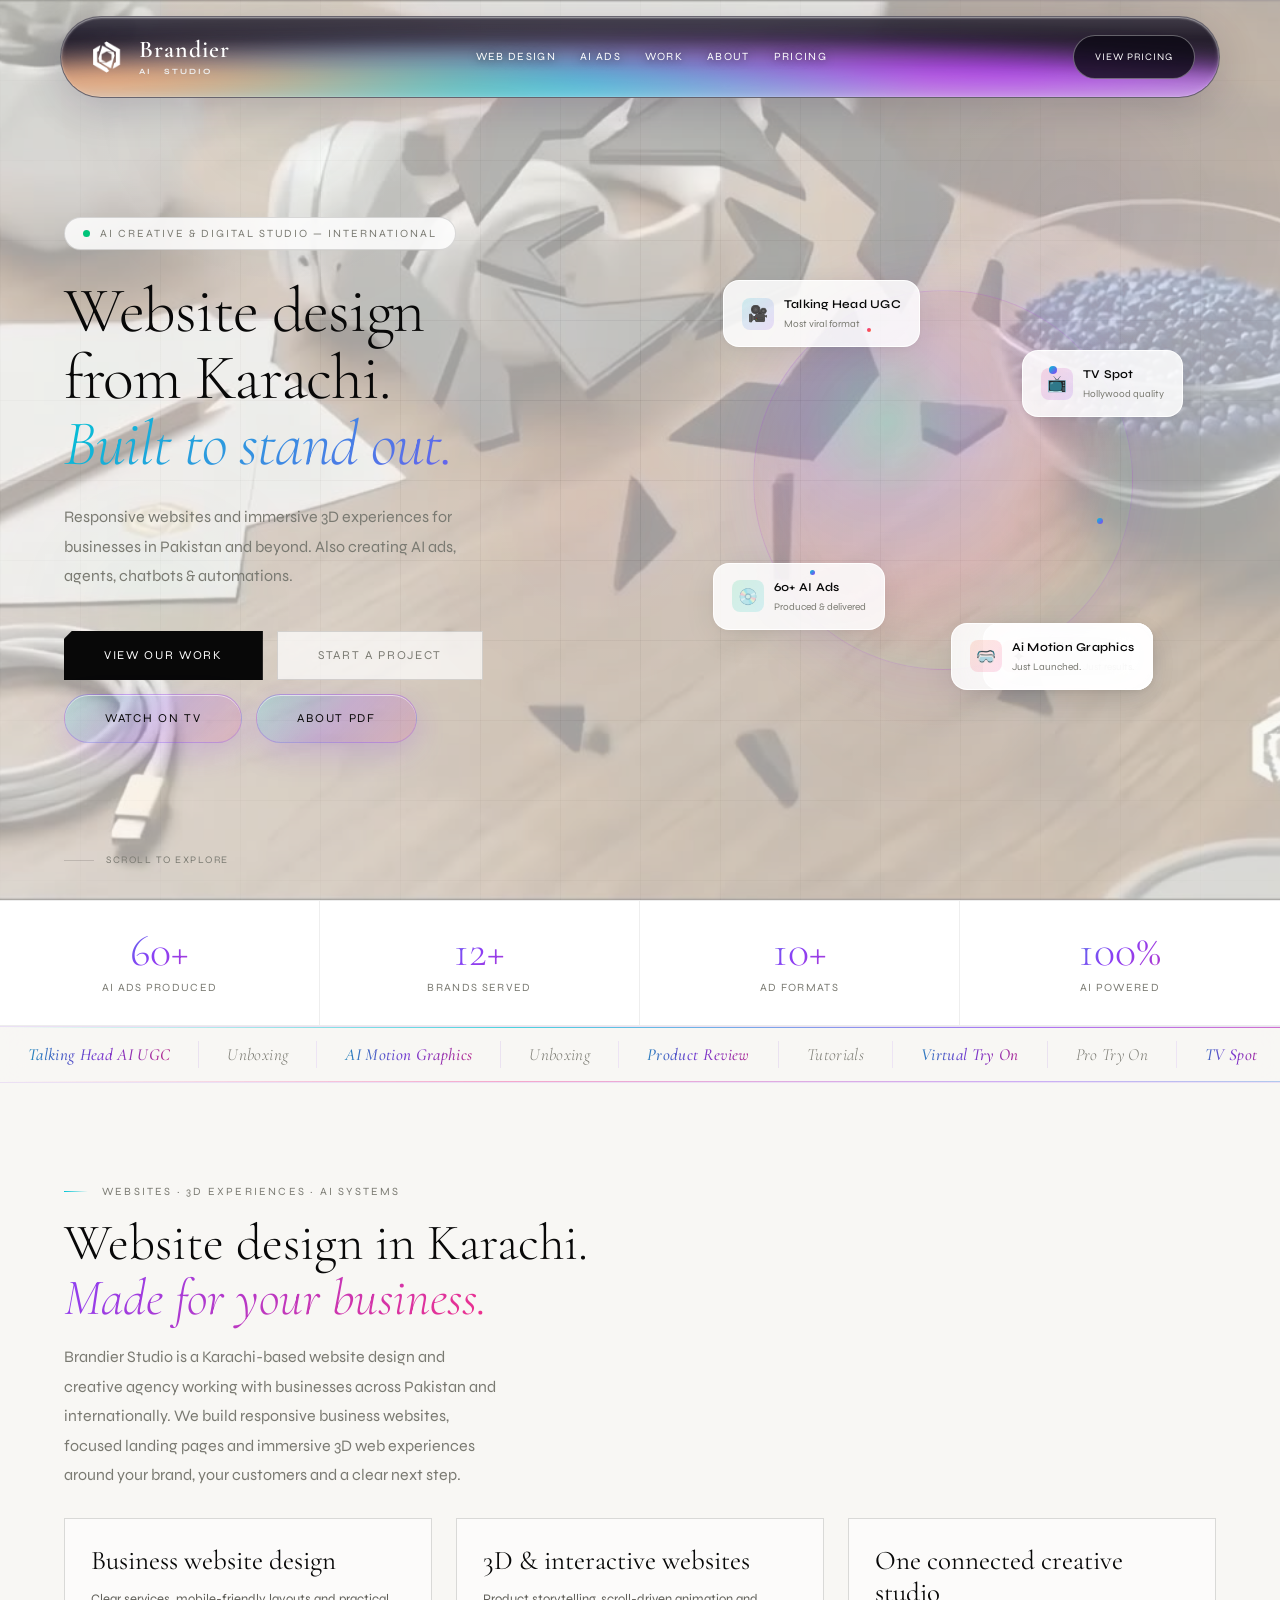
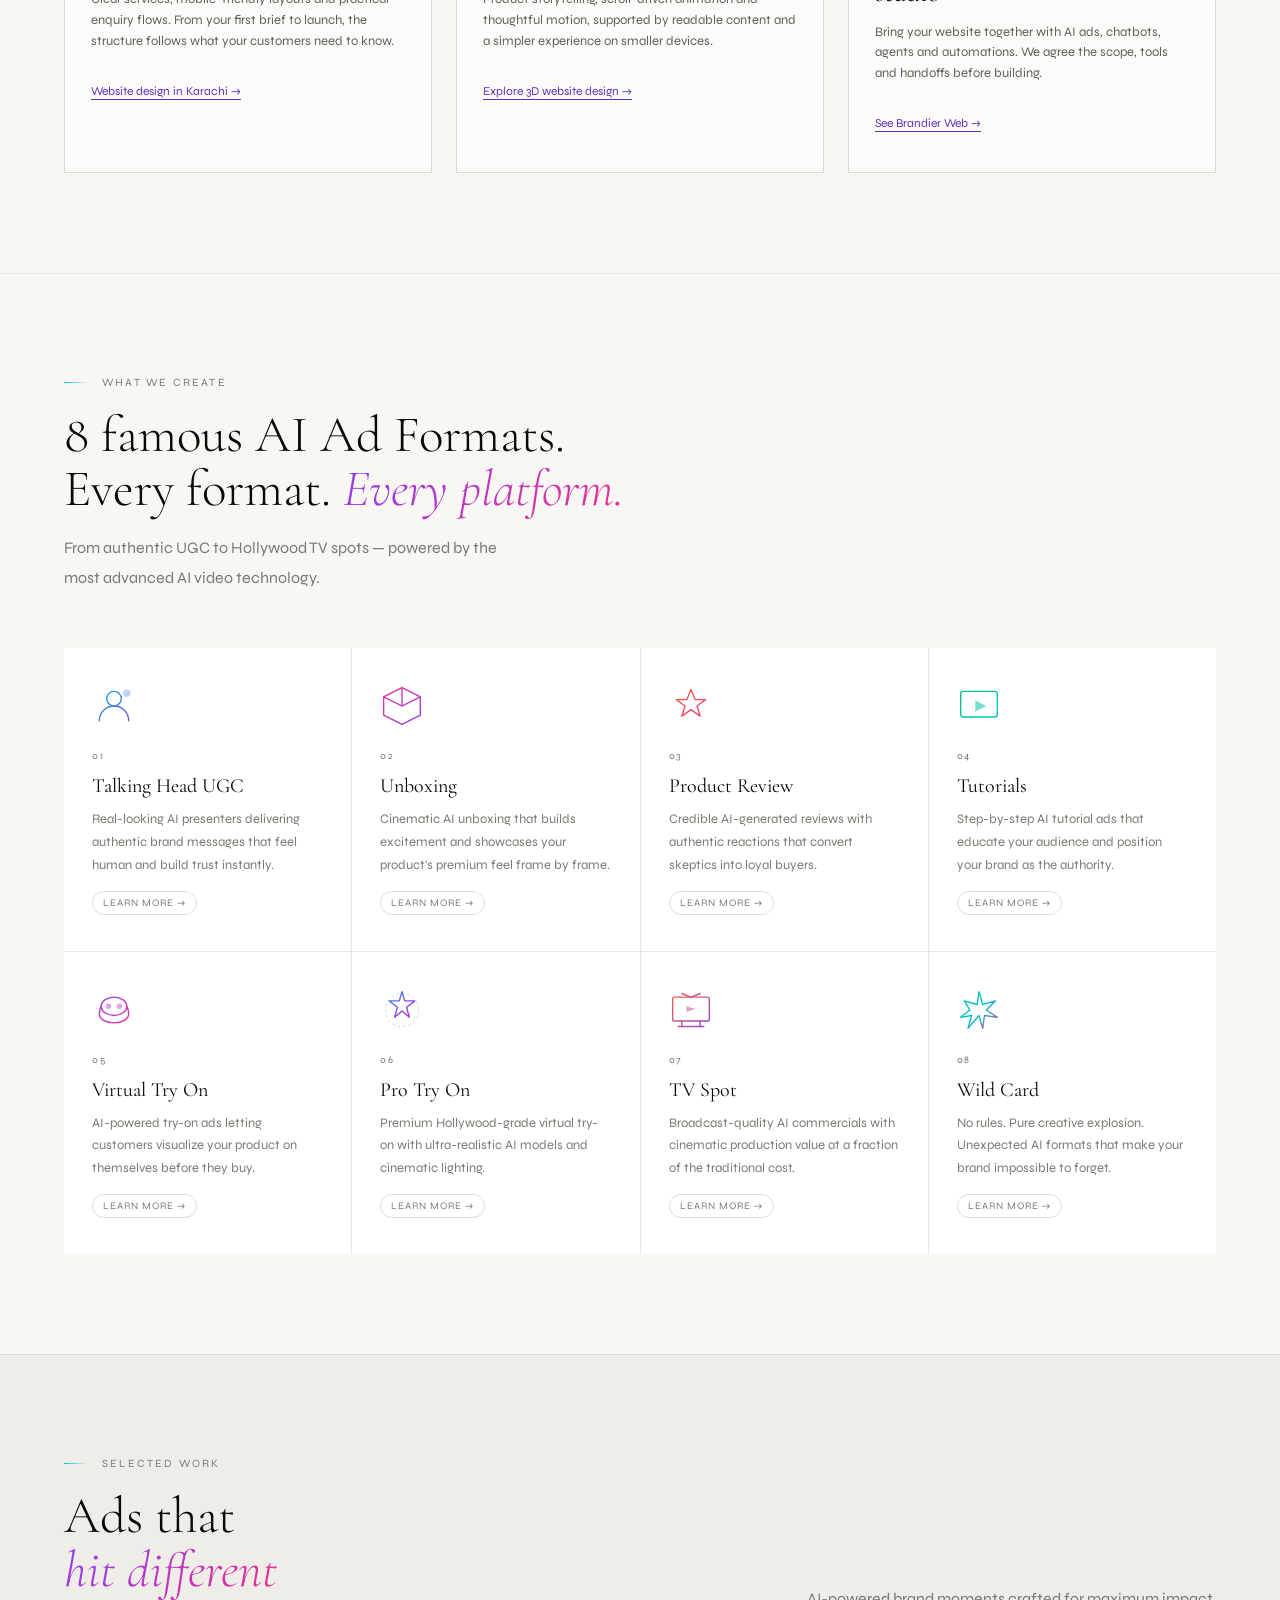
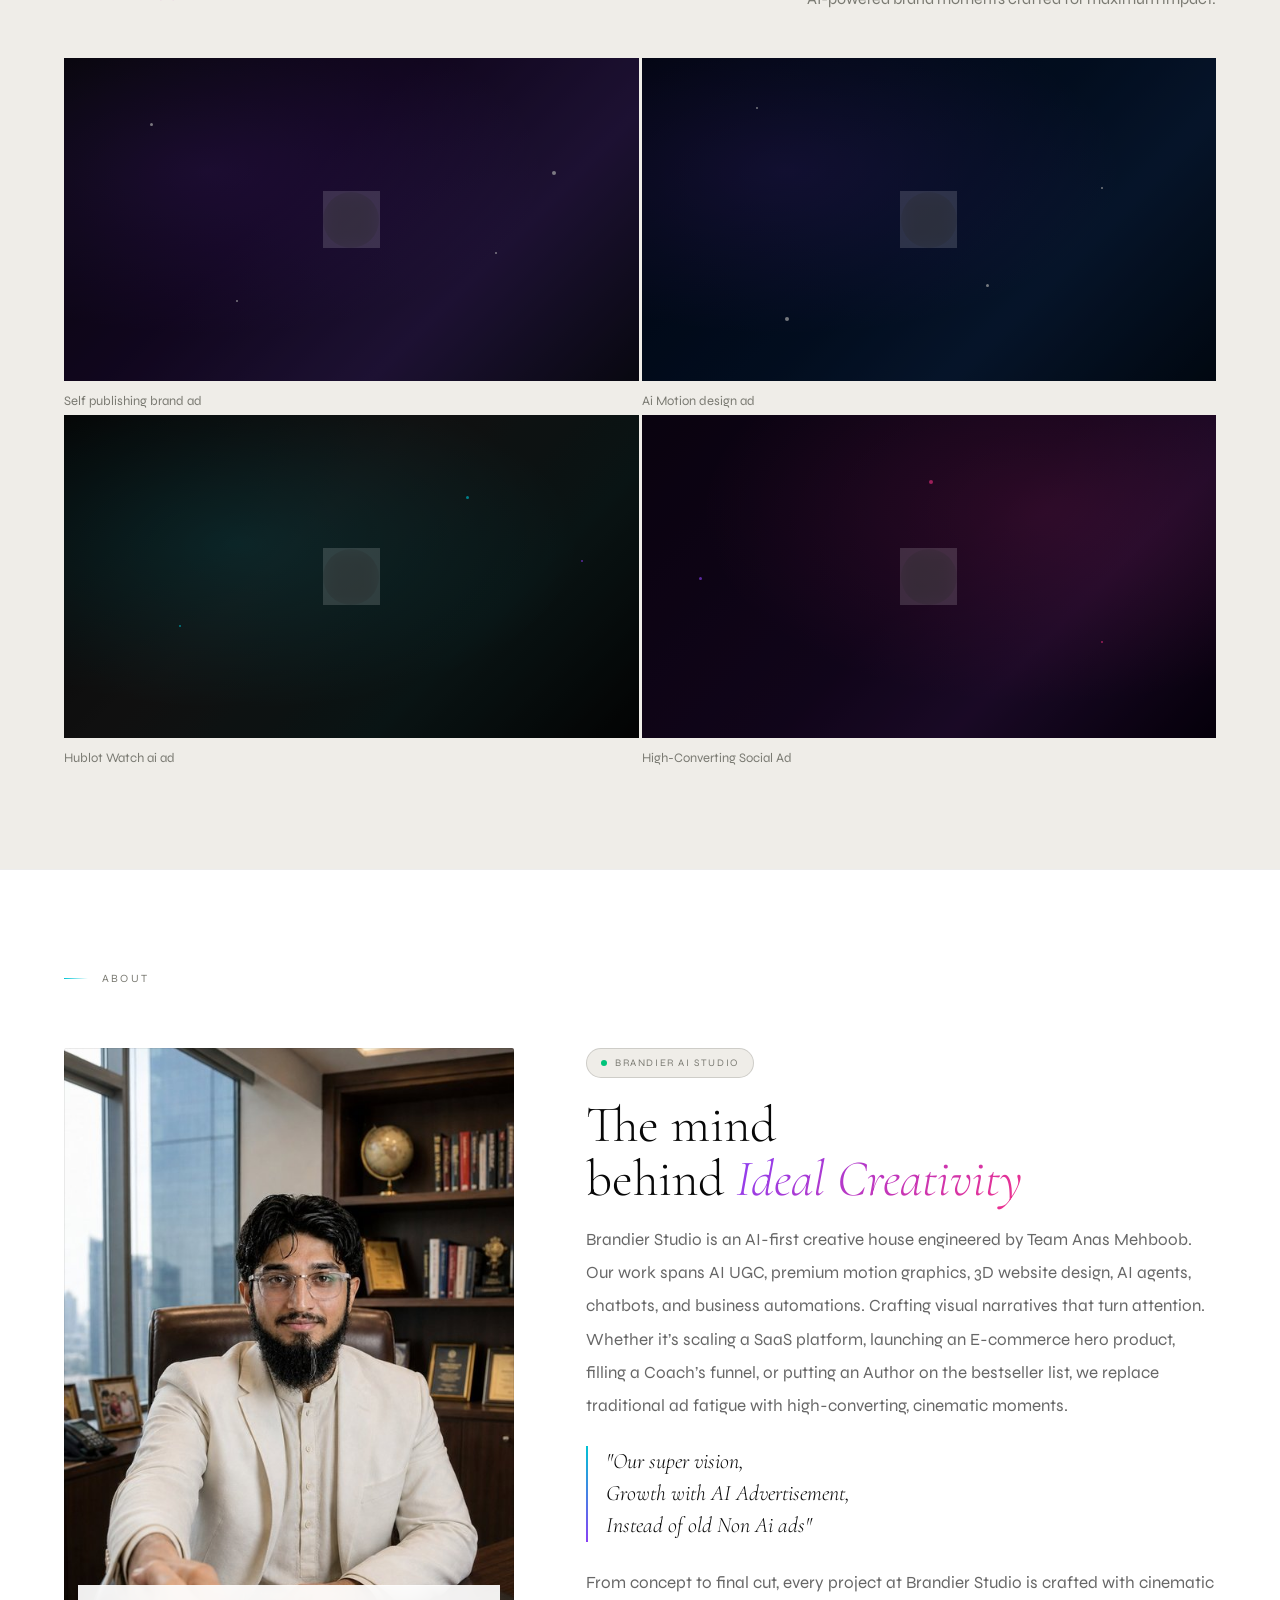
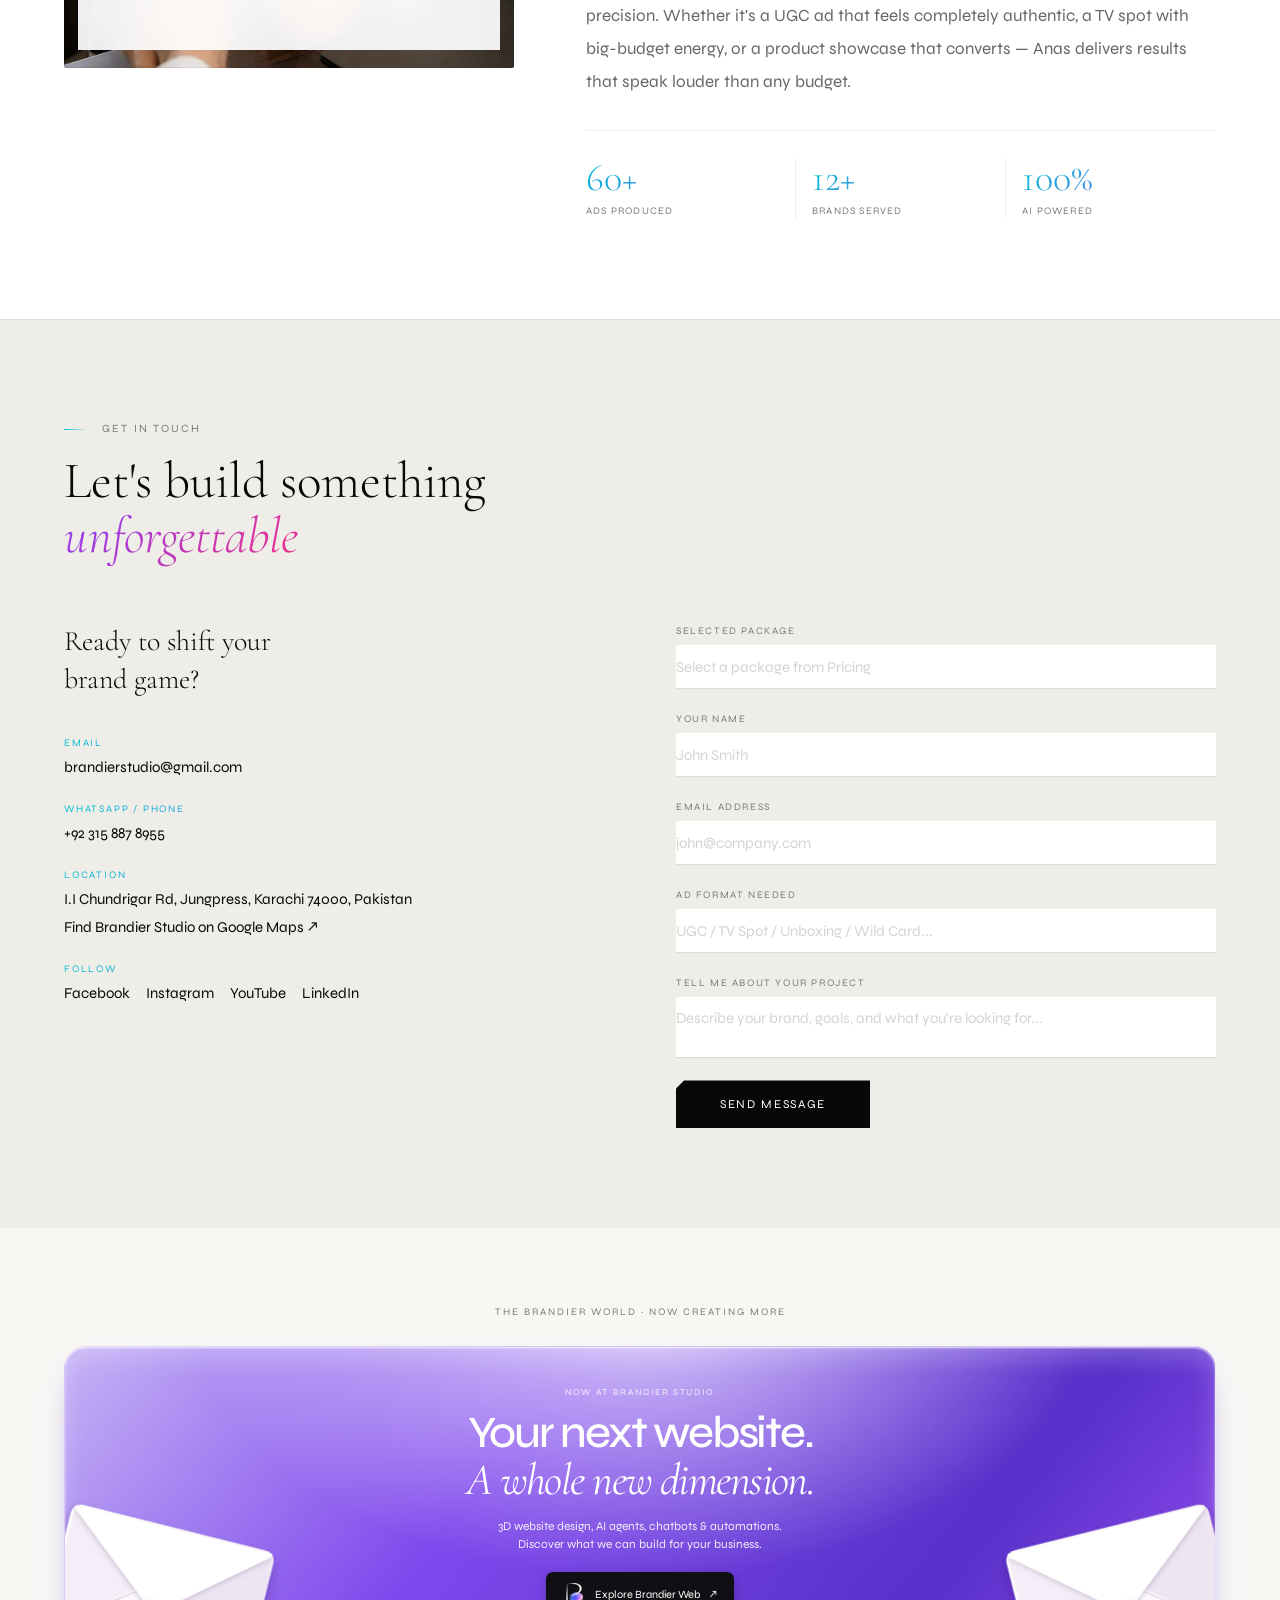
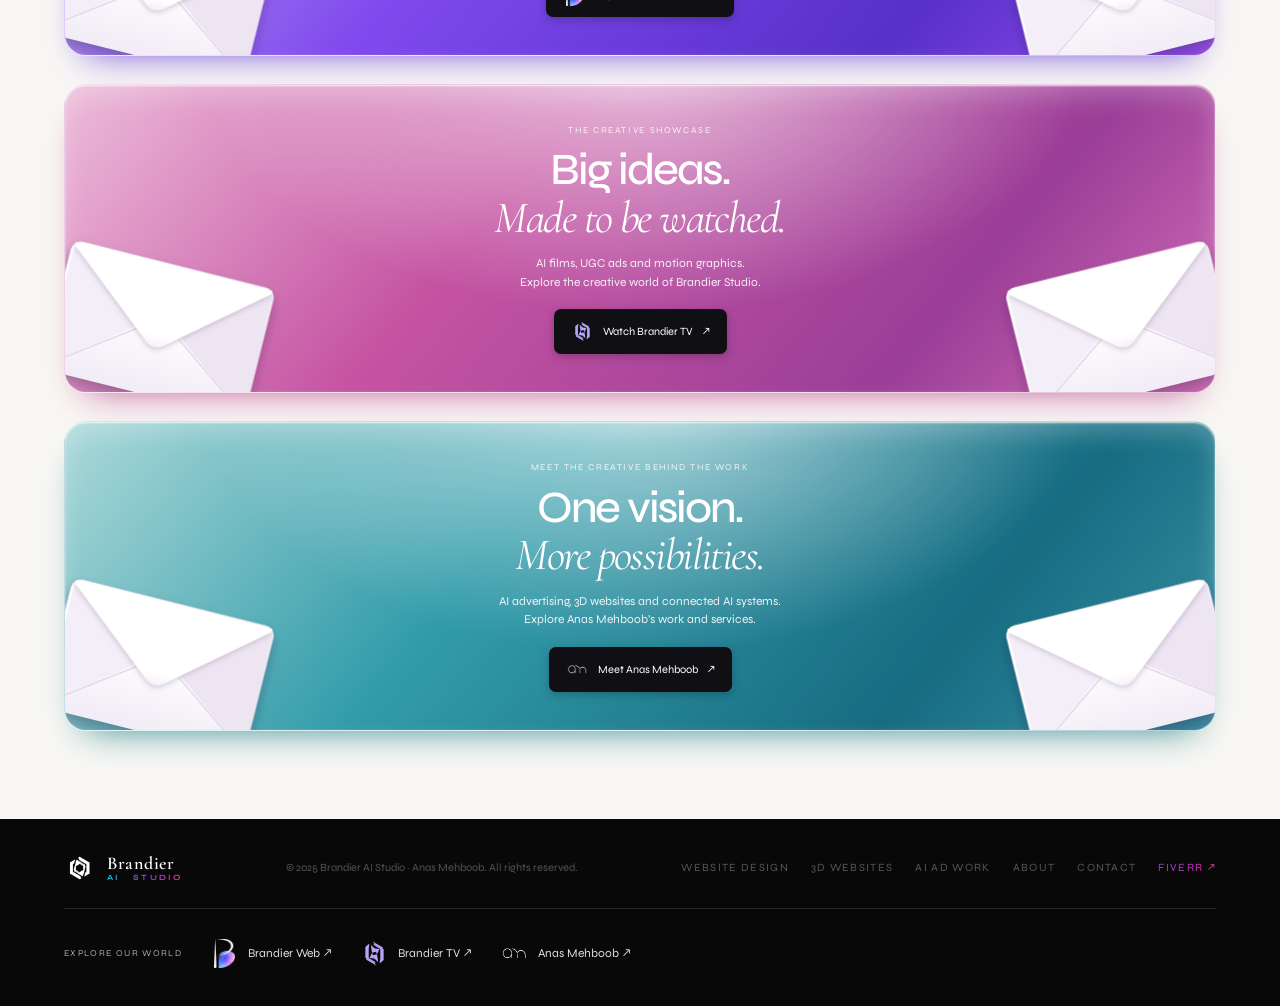
==== commit 1496f543: "Add Pakistan web design SEO pages, structured data, sitemap and mobile performance improvements" ====
--- a/index.html
+++ b/index.html
@@ -3,9 +3,16 @@
 <head>
 <meta charset="UTF-8"/>
 <meta name="viewport" content="width=device-width, initial-scale=1.0"/>
-<title>Brandier Studio — AI Ads, 3D Websites & AI Automation</title>
-<meta name="description" content="Brandier Studio creates AI ads, motion graphics, 3D websites, AI agents, chatbots and business automations. Explore our creative and digital services."/>
+<title>Website Design Agency in Pakistan | Brandier Studio</title>
+<meta name="description" content="Brandier Studio designs responsive business websites and immersive 3D web experiences in Karachi, Pakistan. Explore our work and discuss your website project.">
+<link rel="canonical" href="https://brandierstudio.online/">
+<meta name="robots" content="index,follow,max-image-preview:large">
+<meta property="og:type" content="website"><meta property="og:site_name" content="Brandier Studio"><meta property="og:locale" content="en_PK">
+<meta property="og:title" content="Website Design Agency in Pakistan | Brandier Studio"><meta property="og:description" content="Brandier Studio designs responsive business websites and immersive 3D web experiences in Karachi, Pakistan. Explore our work and discuss your website project."><meta property="og:url" content="https://brandierstudio.online/"><meta property="og:image" content="https://brandierstudio.online/favicon.png"><meta property="og:image:alt" content="Brandier Studio logo">
+<meta name="twitter:card" content="summary"><meta name="twitter:title" content="Website Design Agency in Pakistan | Brandier Studio"><meta name="twitter:description" content="Brandier Studio designs responsive business websites and immersive 3D web experiences in Karachi, Pakistan. Explore our work and discuss your website project."><meta name="twitter:image" content="https://brandierstudio.online/favicon.png">
+<script type="application/ld+json">{"@context": "https://schema.org", "@graph": [{"@type": "ProfessionalService", "@id": "https://brandierstudio.online/#business", "name": "Brandier Studio", "url": "https://brandierstudio.online/", "image": "https://brandierstudio.online/favicon.png", "logo": "https://brandierstudio.online/favicon.png", "telephone": "+923158878955", "email": "brandierstudio@gmail.com", "description": "Karachi-based creative and website design studio offering responsive websites, 3D web experiences, AI advertising, AI agents, chatbots and business automations.", "address": {"@type": "PostalAddress", "streetAddress": "I.I Chundrigar Rd, Jungpress", "addressLocality": "Karachi", "addressRegion": "Sindh", "postalCode": "74000", "addressCountry": "PK"}, "areaServed": [{"@type": "City", "name": "Karachi"}, {"@type": "Country", "name": "Pakistan"}], "hasMap": "https://www.google.com/maps/place/Brandier+studio/@24.849841,67.008726,17z/data=!3m1!4b1!4m6!3m5!1s0x3eb33fcb521d0777:0x27e55e4fd509d5cf!8m2!3d24.849841!4d67.008726!16s%2Fg%2F11nc4p6yjc", "founder": {"@type": "Person", "name": "Anas Mehboob", "url": "https://anas.brandierstudio.online/"}, "sameAs": ["https://pk.linkedin.com/company/brandier-studio", "https://www.instagram.com/brandiarco/", "https://www.facebook.com/brandiarstudio", "https://www.youtube.com/@Brandierstudio"], "knowsAbout": ["Website design", "3D website design", "Responsive web design", "AI advertising", "AI agents", "Chatbots", "Business automation"]}, {"@type": "WebSite", "@id": "https://brandierstudio.online/#website", "url": "https://brandierstudio.online/", "name": "Brandier Studio", "publisher": {"@id": "https://brandierstudio.online/#business"}}]}</script>
   <link rel="icon" type="image/png" href="favicon.png">
+<link rel="preconnect" href="https://fonts.googleapis.com"><link rel="preconnect" href="https://fonts.gstatic.com" crossorigin>
 <link href="https://fonts.googleapis.com/css2?family=Cormorant+Garamond:ital,wght@0,300;0,400;0,600;1,300;1,400&family=Syne:wght@400;500;600;700&display=swap" rel="stylesheet"/>
 <!-- Formspree handles email delivery -->
 <style>
@@ -582,6 +589,7 @@
 </style>
 <link rel="stylesheet" href="assets/liquid-nav.css?v=1">
 <link rel="stylesheet" href="assets/mobile-dock.css?v=1">
+<link rel="stylesheet" href="assets/seo-services.css">
 </head>
 <body>
 <div class="cursor-follow" aria-hidden="true"></div>
@@ -593,7 +601,8 @@
 <!-- MOBILE MENU -->
 <div class="mob-menu" id="mob-menu" role="dialog" aria-modal="true" aria-label="Navigation menu">
   <button class="mob-close" type="button" aria-label="Close navigation menu" onclick="closeMob()">✕</button>
-  <a href="#adtypes" onclick="closeMob()">Ad Types</a>
+  <a href="website-design-karachi.html" onclick="closeMob()">Web Design</a>
+  <a href="#adtypes" onclick="closeMob()">AI Ads</a>
   <a href="#portfolio" onclick="closeMob()">Work</a>
   <a href="#about" onclick="closeMob()">About</a>
   <a href="pricing.html" onclick="closeMob()">Pricing</a>
@@ -603,14 +612,14 @@
 <!-- NAV -->
 <nav id="nav" aria-label="Main navigation">
   <a href="#hero" class="logo-a">
-    <img class="logo-img" src="[data-uri]" alt="Brandier"/>
+    <img width="400" height="400" class="logo-img" src="assets/site-image-1.png" alt="Brandier"/>
     <div class="logo-wm">
       <span class="logo-brand">Brandier</span>
       <span class="logo-sub">AI &nbsp;&nbsp;Studio</span>
     </div>
   </a>
   <ul class="nav-ul">
-    <li><a href="#adtypes">Ad Types</a></li>
+    <li><a href="website-design-karachi.html">Web Design</a></li><li><a href="#adtypes">AI Ads</a></li>
     <li><a href="#portfolio">Work</a></li>
     <li><a href="#about">About</a></li>
     <li><a href="pricing.html">Pricing</a></li>
@@ -623,15 +632,15 @@
 <section id="hero">
 <!-- Background Video Block -->
 <div class="hero-video-bg-wrap">
-  <video autoplay loop muted playsinline webkit-playsinline class="hero-bg-video">
-    <source src="lv_0_20260701185808 (3).mp4" type="video/mp4">
+  <video loop muted playsinline webkit-playsinline preload="none" poster="assets/hero-poster.jpg" aria-hidden="true" class="hero-bg-video">
+    <source data-src="lv_0_20260701185808 (3).mp4" type="video/mp4">
     Your browser does not support the video tag.
   </video>
 </div>
   <div class="hero-left">
     <div class="h-badge"><span class="h-dot"></span>AI Creative & Digital Studio — International</div>
-    <h1 class="h-ttl">Next-Gen<br>aesthetics  for<br><span class="irid">DIGI-Scale</span></h1>
-    <p class="h-sub">AI ads & motion graphics. 3D websites. AI agents, chatbots & automations.
+    <h1 class="h-ttl">Website design<br>from Karachi.<br><span class="irid">Built to stand out.</span></h1>
+    <p class="h-sub">Responsive websites and immersive 3D experiences for businesses in Pakistan and beyond. Also creating AI ads, agents, chatbots &amp; automations.
 </p>
     <div class="h-acts">
       <a href="#portfolio" class="btn-fill">View Our Work</a>
@@ -727,6 +736,17 @@
     <span class="mq-item hi">TV Spot</span><span class="mq-item">Wild Card</span>
   </div>
 </div>
+
+<section id="website-services" aria-labelledby="website-services-title">
+<div class="s-lbl">Websites · 3D experiences · AI systems</div>
+<h2 class="s-ttl" id="website-services-title">Website design in Karachi.<br><em>Made for your business.</em></h2>
+<p class="s-desc">Brandier Studio is a Karachi-based website design and creative agency working with businesses across Pakistan and internationally. We build responsive business websites, focused landing pages and immersive 3D web experiences around your brand, your customers and a clear next step.</p>
+<div class="seo-service-grid">
+<article><h3>Business website design</h3><p>Clear services, mobile-friendly layouts and practical enquiry flows. From your first brief to launch, the structure follows what your customers need to know.</p><a href="website-design-karachi.html">Website design in Karachi →</a></article>
+<article><h3>3D &amp; interactive websites</h3><p>Product storytelling, scroll-driven animation and thoughtful motion, supported by readable content and a simpler experience on smaller devices.</p><a href="3d-website-design.html">Explore 3D website design →</a></article>
+<article><h3>One connected creative studio</h3><p>Bring your website together with AI ads, chatbots, agents and automations. We agree the scope, tools and handoffs before building.</p><a href="https://web.brandierstudio.online/">See Brandier Web →</a></article>
+</div>
+</section>
 
 <!-- AD TYPES -->
 <section id="adtypes">
@@ -842,10 +862,10 @@
   <div class="a-wrap">
     <div class="rv">
       <div class="a-photo-block">
-        <img class="a-img" src="[data-uri]" alt="Anas Mehboob"/>
+        <img loading="lazy" decoding="async" width="563" height="1000" class="a-img" src="assets/site-image-2.jpg" alt="Anas Mehboob"/>
         <div class="a-frame"></div>
         <div class="a-photo-badge">
-          <img class="apb-logo" src="[data-uri]" alt="Brandier"/>
+          <img width="400" height="400" class="apb-logo" src="assets/site-image-1.png" alt="Brandier"/>
           <div class="apb-info">
             <span class="apb-name">Anas Mehboob</span>
             <span class="apb-role">CGO &amp; Creative Director</span>
@@ -877,7 +897,7 @@
       <div class="ct-list">
         <div class="ct-item"><span class="ct-lb">Email</span><a href="mailto:brandierstudio@gmail.com" class="ct-v">brandierstudio@gmail.com</a></div>
         <div class="ct-item"><span class="ct-lb">WhatsApp / Phone</span><a href="tel:+923158878955" class="ct-v">+92 315 887 8955</a></div>
-        <div class="ct-item"><span class="ct-lb">Location</span><span class="ct-v">Karachi, Pakistan</span></div>
+        <div class="ct-item"><span class="ct-lb">Location</span><span class="ct-v">I.I Chundrigar Rd, Jungpress, Karachi 74000, Pakistan</span><a class="ct-v" href="https://www.google.com/maps/place/Brandier+studio/@24.849841,67.008726,17z/data=!3m1!4b1!4m6!3m5!1s0x3eb33fcb521d0777:0x27e55e4fd509d5cf!8m2!3d24.849841!4d67.008726!16s%2Fg%2F11nc4p6yjc" target="_blank" rel="noopener">Find Brandier Studio on Google Maps ↗</a></div>
         <div class="ct-item"><span class="ct-lb">Follow</span>
           <div class="ct-soc">
             <a href="https://www.facebook.com/brandiarstudio" target="_blank" class="ct-v">Facebook</a>
@@ -932,7 +952,7 @@
 
 <footer>
   <a href="#hero" class="ft-lg">
-    <img class="ft-li" src="[data-uri]" alt="Brandier"/>
+    <img width="400" height="400" class="ft-li" src="assets/site-image-1.png" alt="Brandier"/>
     <div class="ft-wm">
       <span class="ft-brand">Brandier</span>
       <span class="ft-sub">AI &nbsp;&nbsp;Studio</span>
@@ -940,7 +960,7 @@
   </a>
   <span class="ft-cp">&copy; 2025 Brandier AI Studio · Anas Mehboob. All rights reserved.</span>
   <div class="ft-lk">
-    <a href="#adtypes">Ad Types</a><a href="#portfolio">Work</a>
+    <a href="website-design-karachi.html">Website Design</a><a href="3d-website-design.html">3D Websites</a><a href="#portfolio">AI Ad Work</a>
     <a href="#about">About</a><a href="#contact">Contact</a>
     <a href="https://www.fiverr.com/s/akNbvQg" target="_blank" style="background:linear-gradient(135deg,var(--c2),var(--c3));-webkit-background-clip:text;-webkit-text-fill-color:transparent;background-clip:text">Fiverr ↗</a>
   </div>
@@ -1092,5 +1112,6 @@
 window.addEventListener('resize',rsz);rsz();draw();
 </script>
 <script src="assets/mobile-dock.js?v=1" defer></script>
+<script src="assets/media-performance.js" defer></script>
 </body>
 </html>
--- a/assets/seo-services.css
+++ b/assets/seo-services.css
@@ -0,0 +1 @@
+.seo-service-grid{display:grid;grid-template-columns:repeat(3,minmax(0,1fr));gap:24px;margin-top:28px}.seo-service-grid article{border:1px solid var(--border2);padding:26px;background:rgba(255,255,255,.5)}.seo-service-grid h3{font-family:var(--serif);font-size:27px;line-height:1.2;font-weight:400;margin-bottom:12px}.seo-service-grid p{font-size:13px;color:#605f59;margin-bottom:18px}.seo-service-grid a{font-size:12px;color:#6331b9;display:inline-flex;align-items:center;min-height:44px;text-underline-offset:4px}#website-services{scroll-margin-top:120px}#hero .h-ttl{font-size:clamp(40px,5vw,78px)}.hero-bg-video{background:#f0eeeb}@media(max-width:900px){.seo-service-grid{grid-template-columns:1fr}.seo-service-grid article{padding:24px}#hero .h-ttl{font-size:clamp(36px,8vw,64px)}}
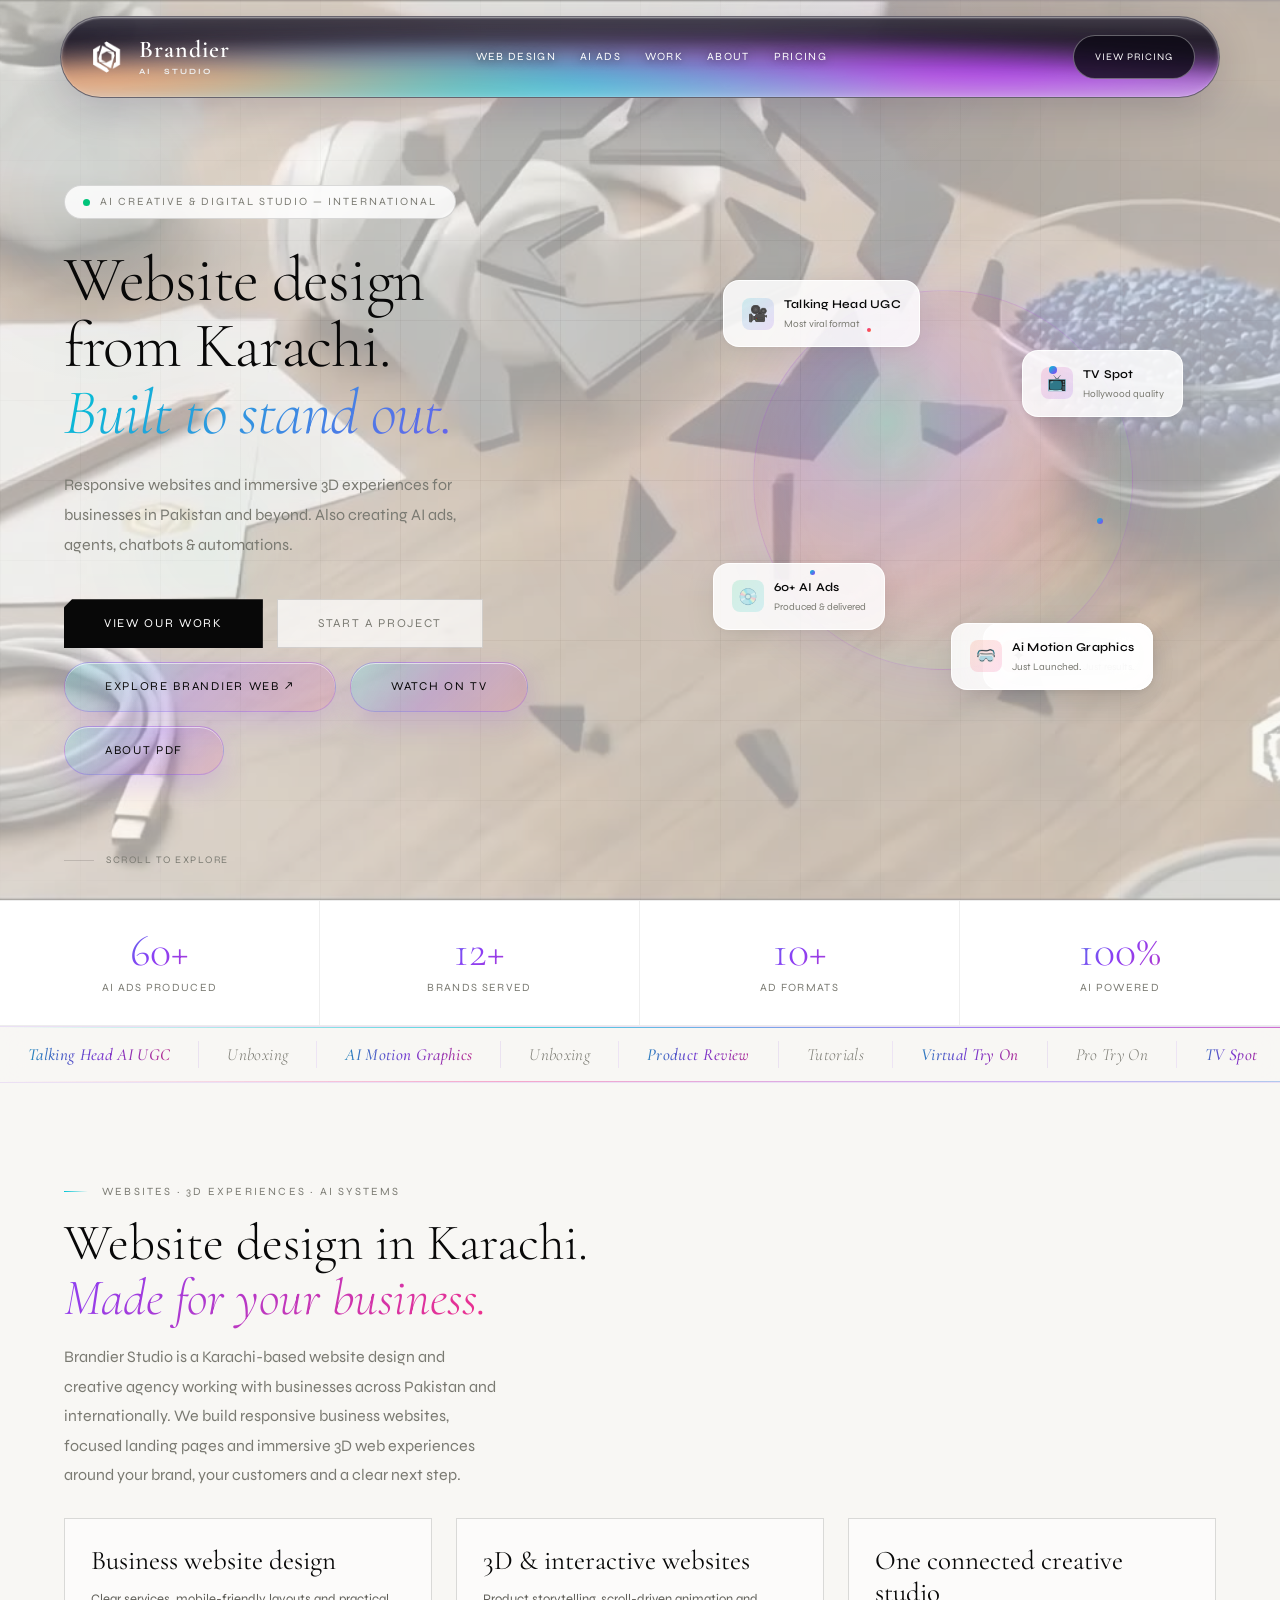
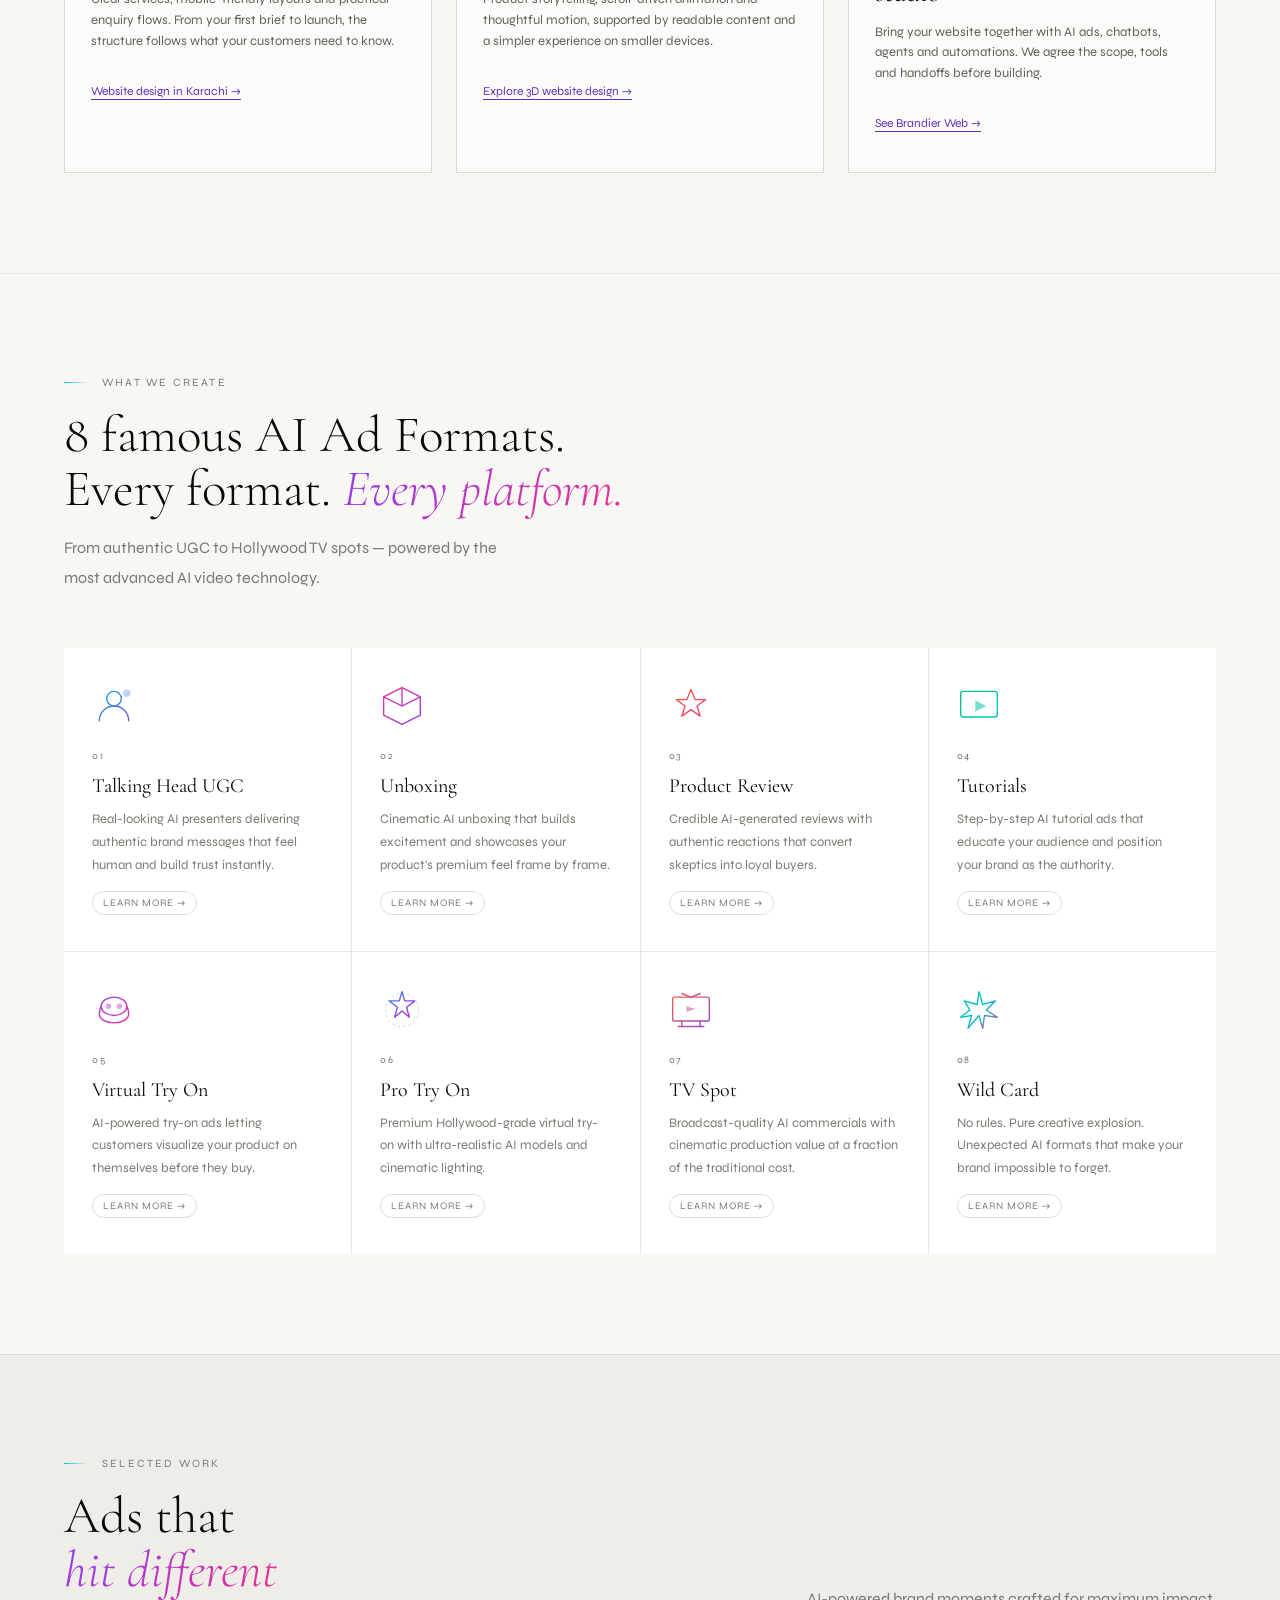
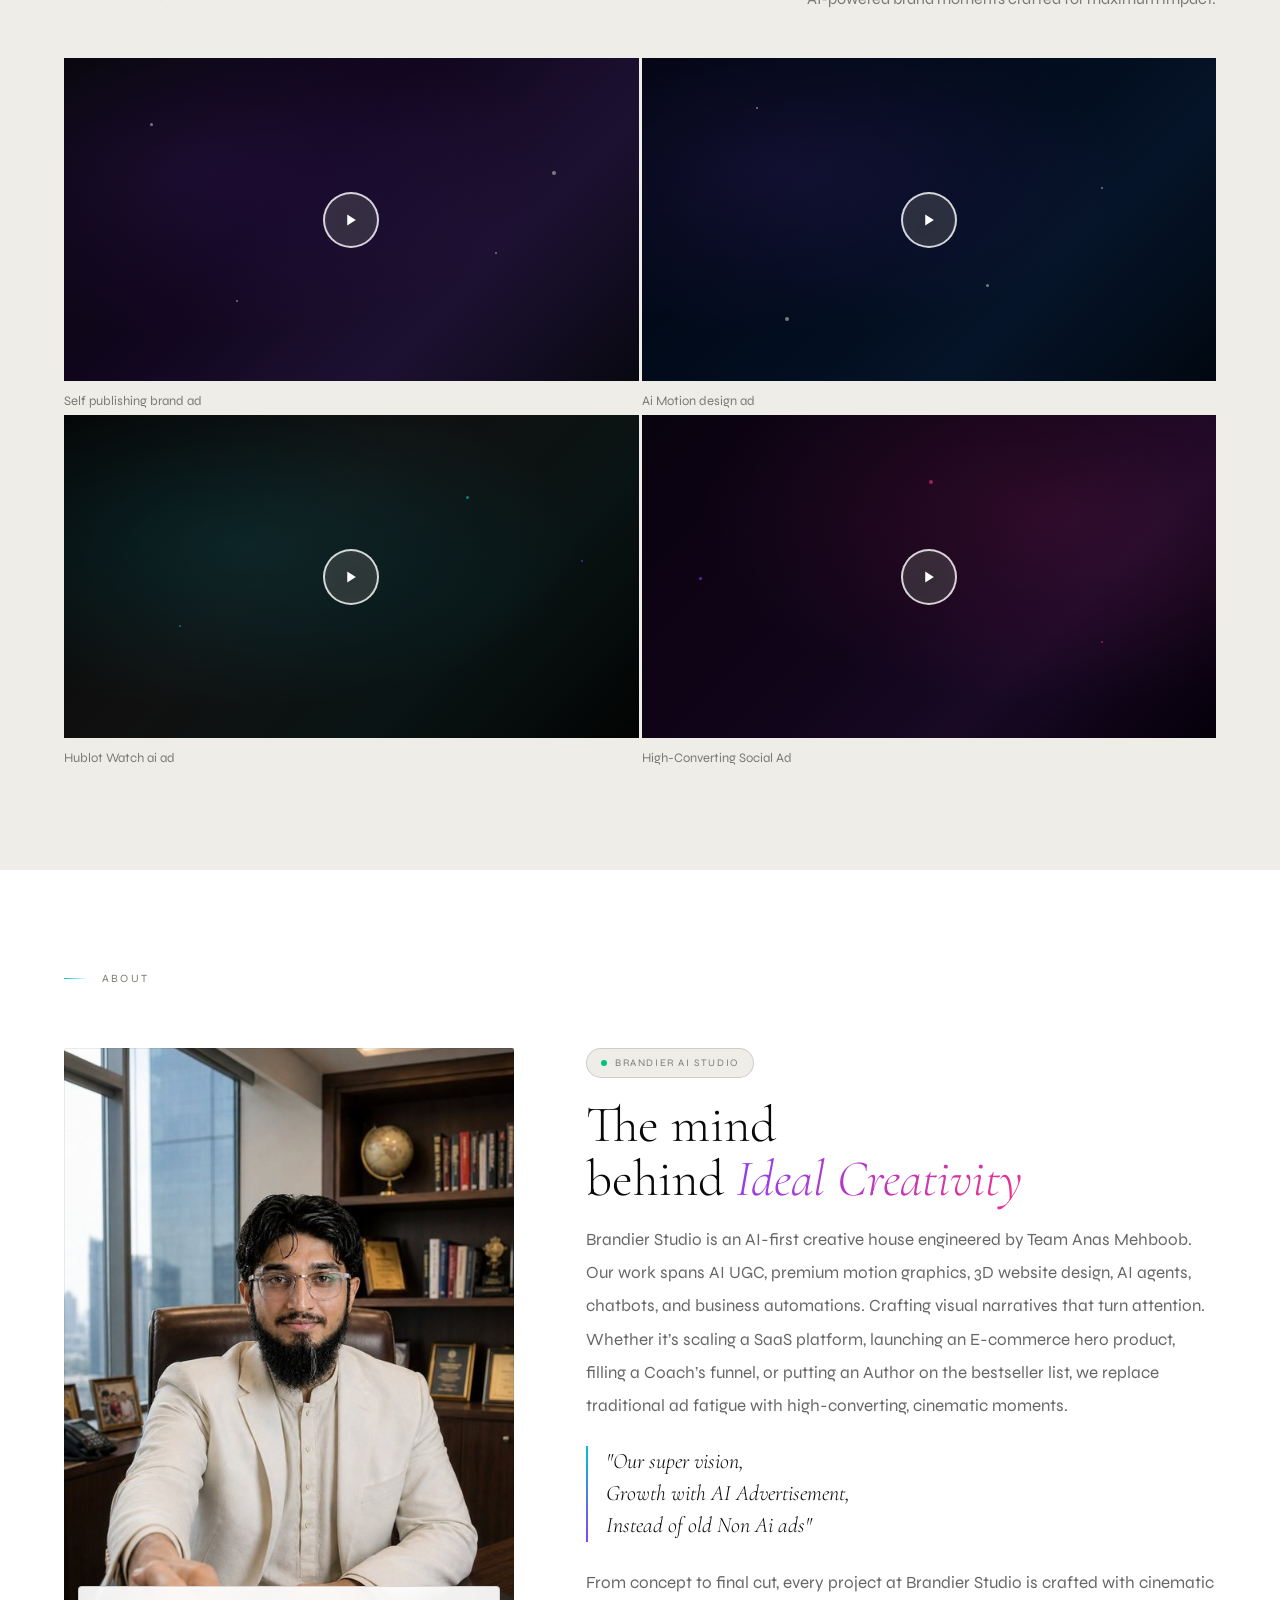
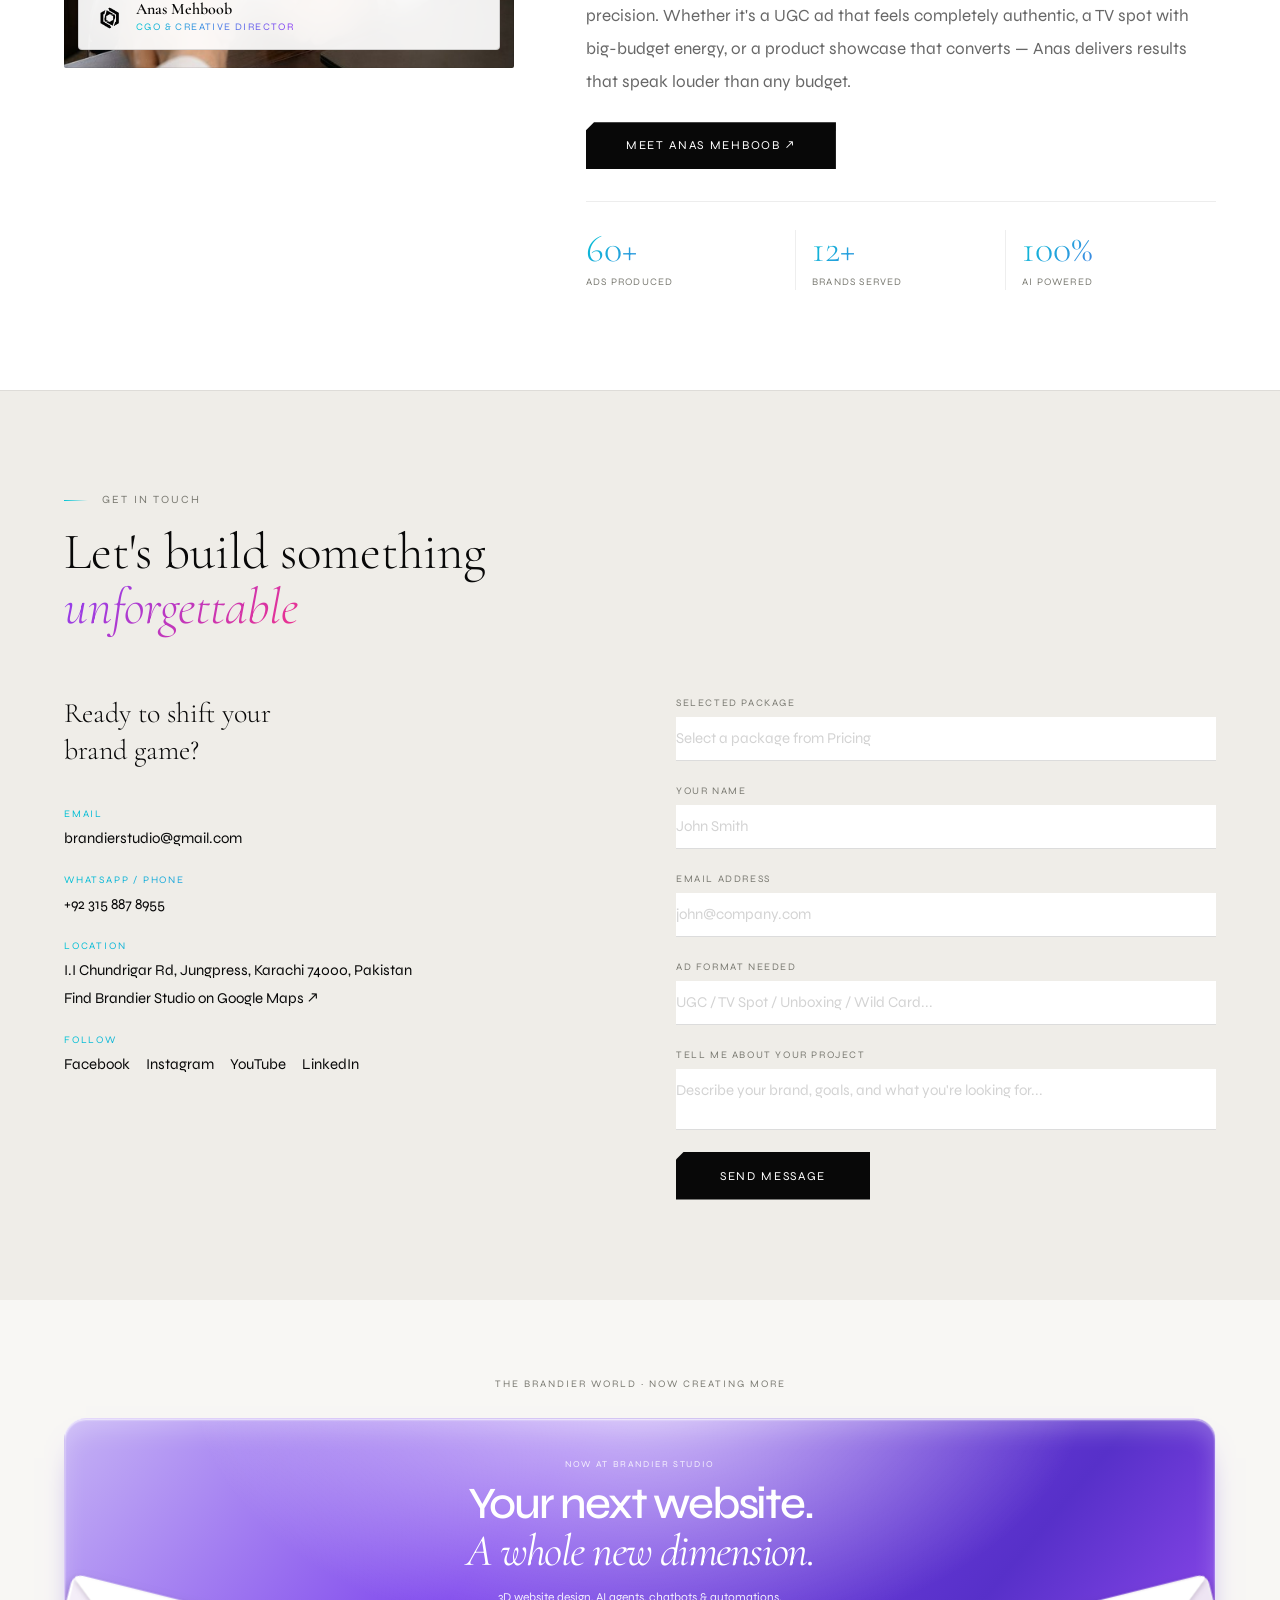
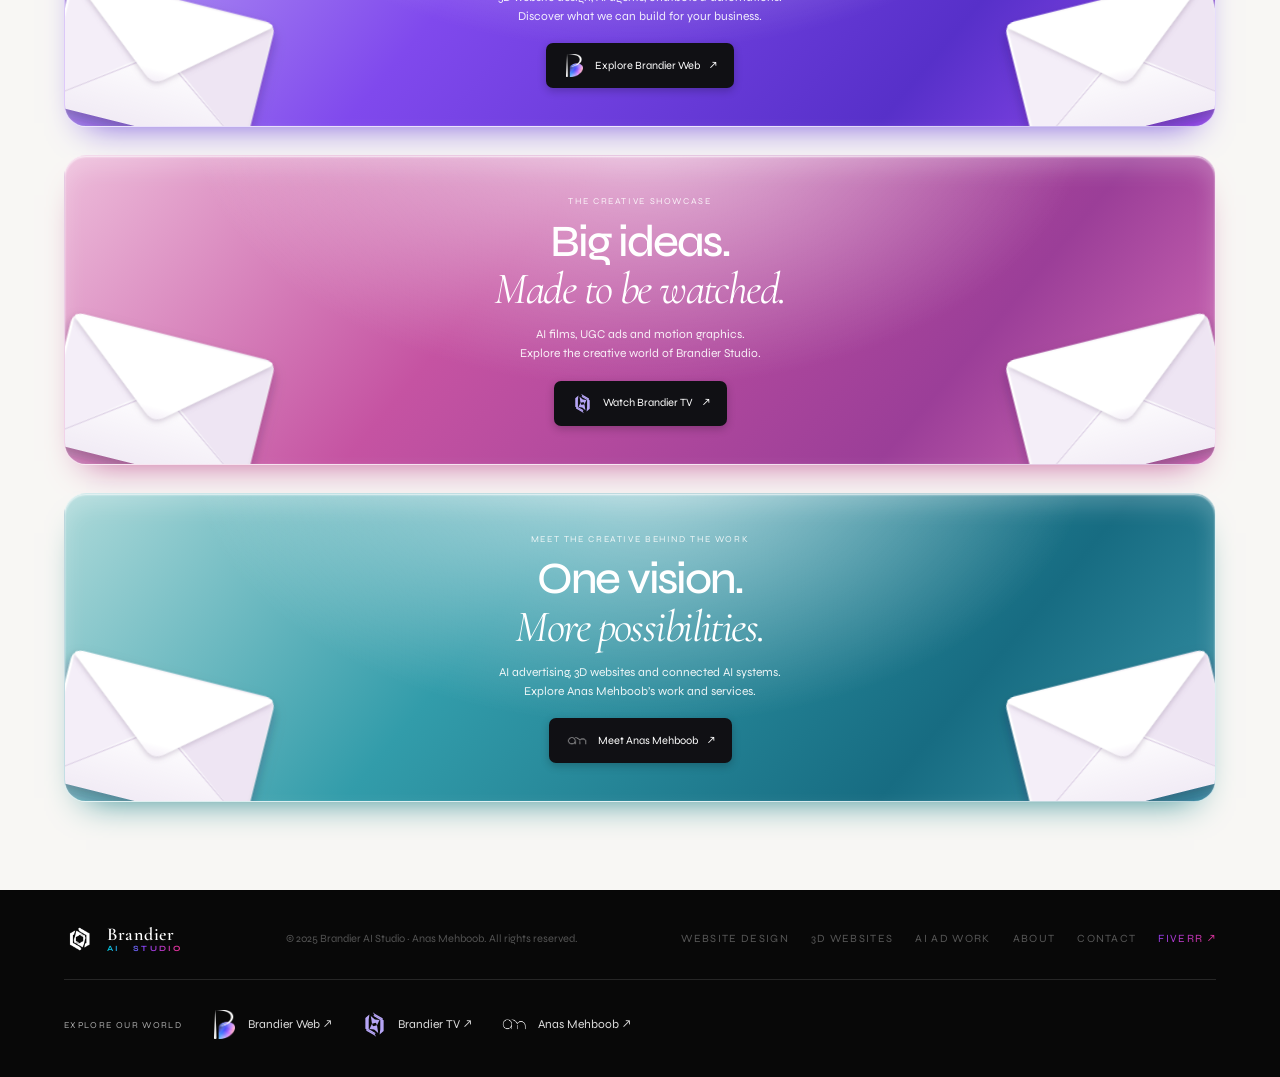
==== commit 06fdd6ee: "Add Brandier Web hero button and Anas portfolio button in About" ====
--- a/index.html
+++ b/index.html
@@ -645,6 +645,7 @@
     <div class="h-acts">
       <a href="#portfolio" class="btn-fill">View Our Work</a>
       <a href="#contact" class="btn-line">Start a Project</a>
+      <a href="https://web.brandierstudio.online/" class="btn-tv" target="_blank" rel="noopener" aria-label="Explore Brandier Web website design portfolio">Explore Brandier Web ↗</a>
       <a class="btn-tv" href="https://tv.brandierstudio.online/" target="_blank" rel="noopener">Watch on TV</a>
       <a class="btn-pdf" href="https://drive.google.com/file/d/1RidwSLR3MmW3CxUQ9V2m7QeddNaUhrH4/preview" target="_blank" rel="noopener">
   About PDF
@@ -879,6 +880,7 @@
       <p class="a-p">Brandier Studio is an AI-first creative house engineered by Team Anas Mehboob. Our work spans AI UGC, premium motion graphics, 3D website design, AI agents, chatbots, and business automations. Crafting visual narratives that turn attention. Whether it’s scaling a SaaS platform, launching an E-commerce hero product, filling a Coach’s funnel, or putting an Author on the bestseller list, we replace traditional ad fatigue with high-converting, cinematic moments.</p>
       <div class="a-quote">"Our super vision, <br>Growth with AI Advertisement, <br> Instead of old Non Ai ads"</div>
       <p class="a-p">From concept to final cut, every project at Brandier Studio is crafted with cinematic precision. Whether it's a UGC ad that feels completely authentic, a TV spot with big-budget energy, or a product showcase that converts — Anas delivers results that speak louder than any budget.</p>
+      <div class="about-actions" style="display:flex;flex-wrap:wrap;gap:14px;margin-top:24px"><a href="https://anas.brandierstudio.online/" class="btn-fill" target="_blank" rel="noopener">Meet Anas Mehboob ↗</a></div>
       <div class="a-stats">
         <div class="st"><div class="st-n">60+</div><div class="st-l">Ads Produced</div></div>
         <div class="st"><div class="st-n">12+</div><div class="st-l">Brands Served</div></div>
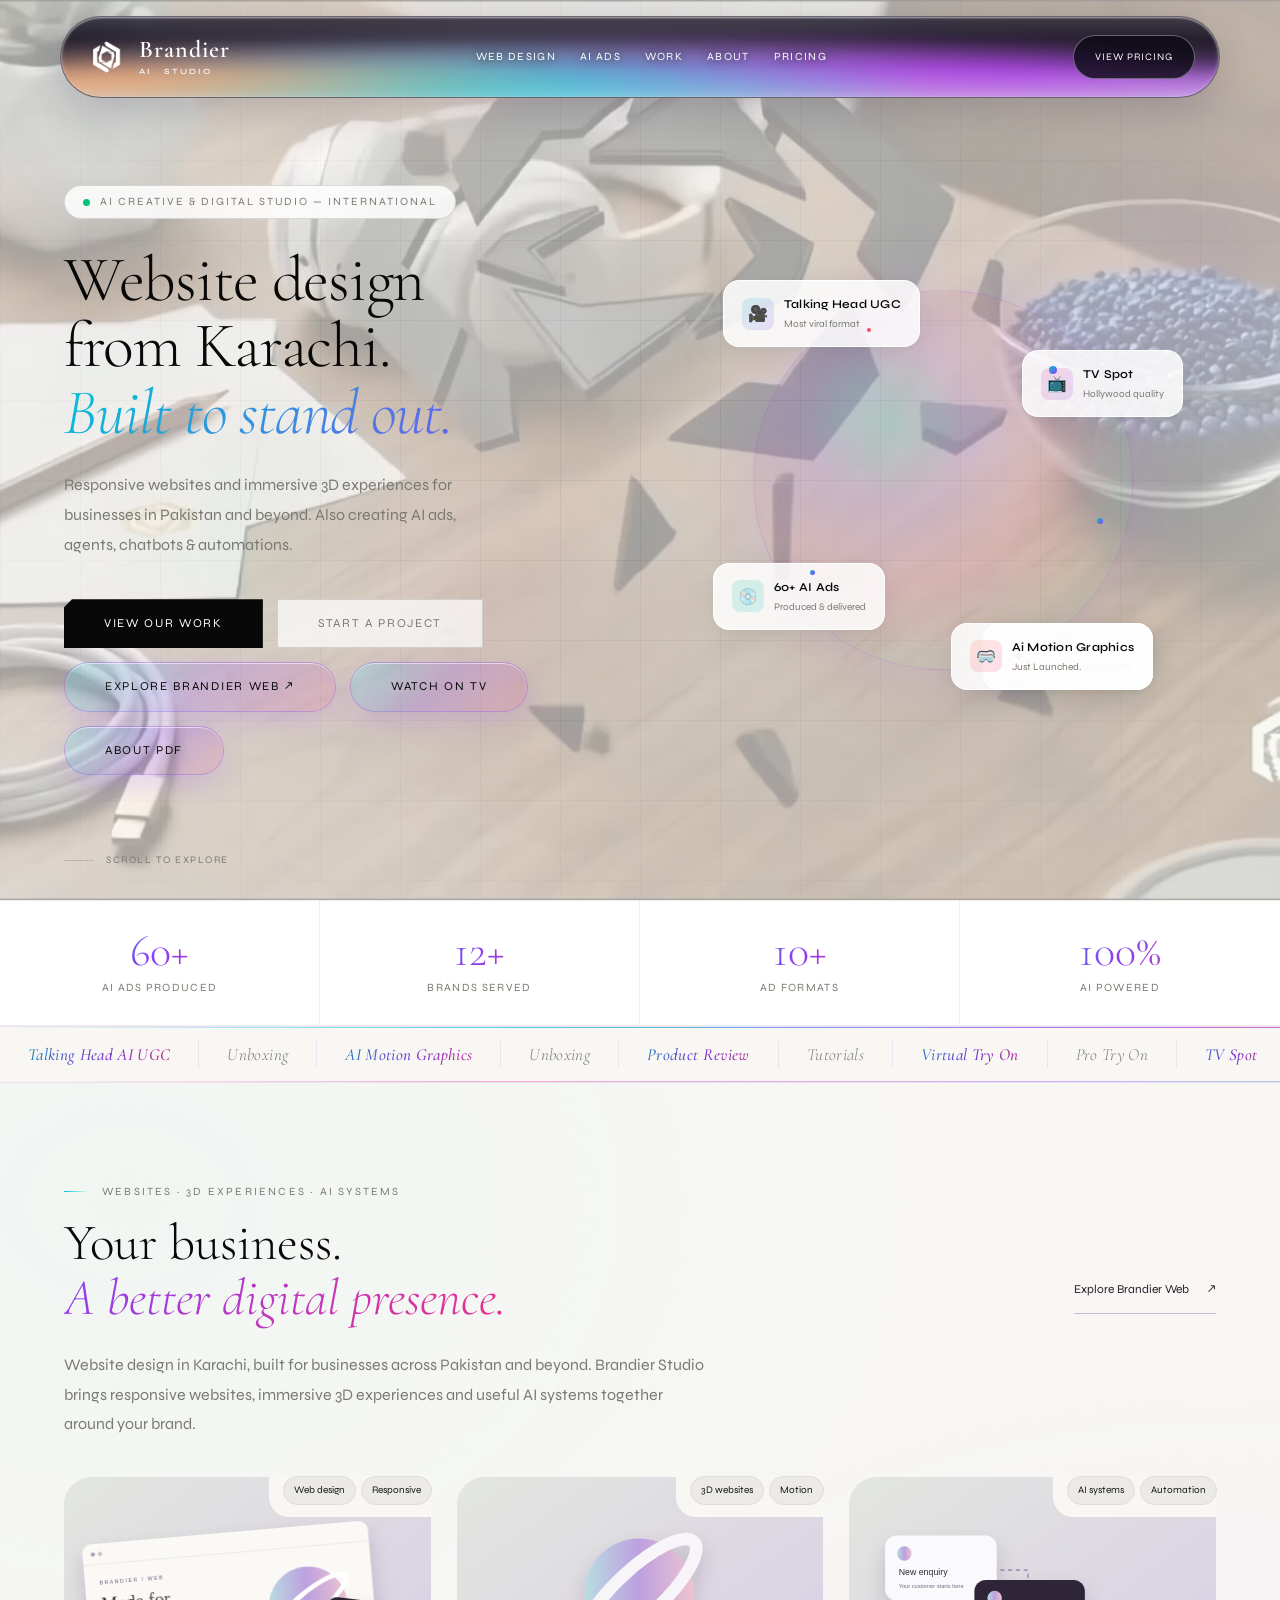
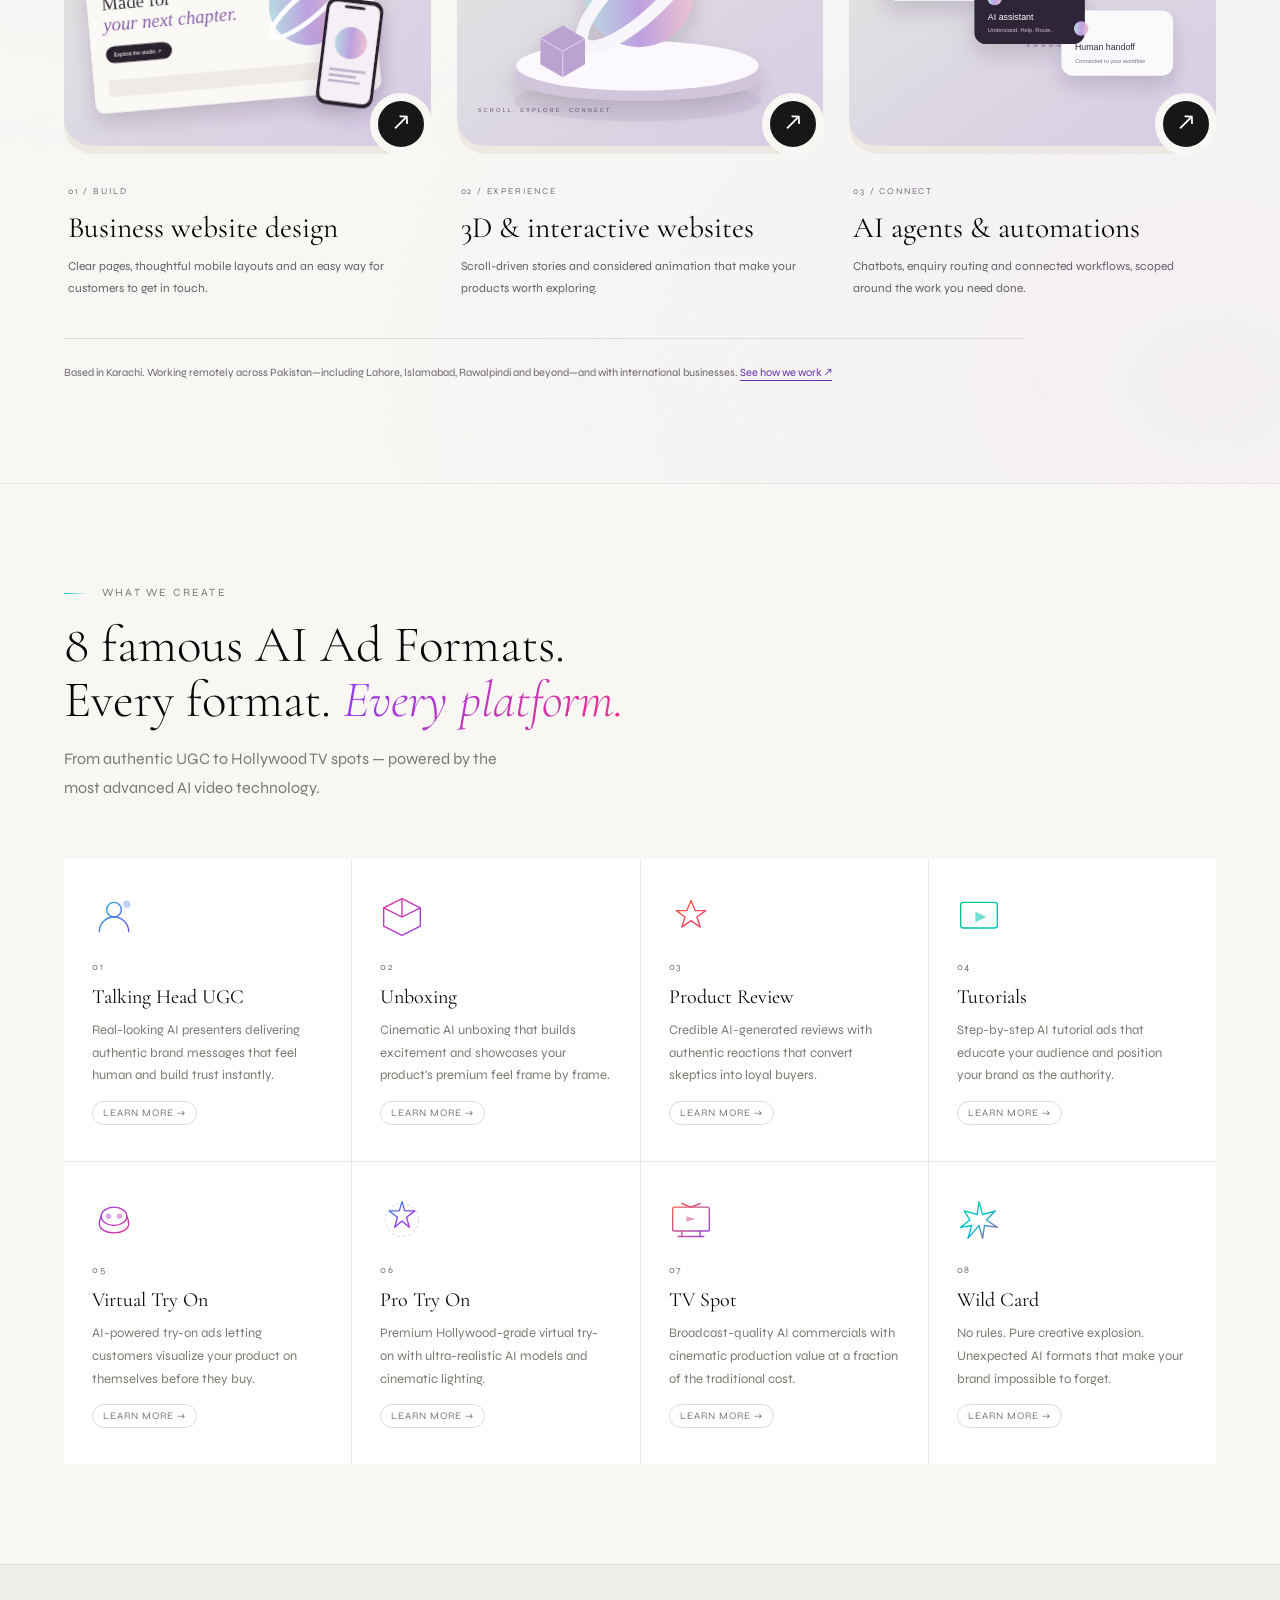
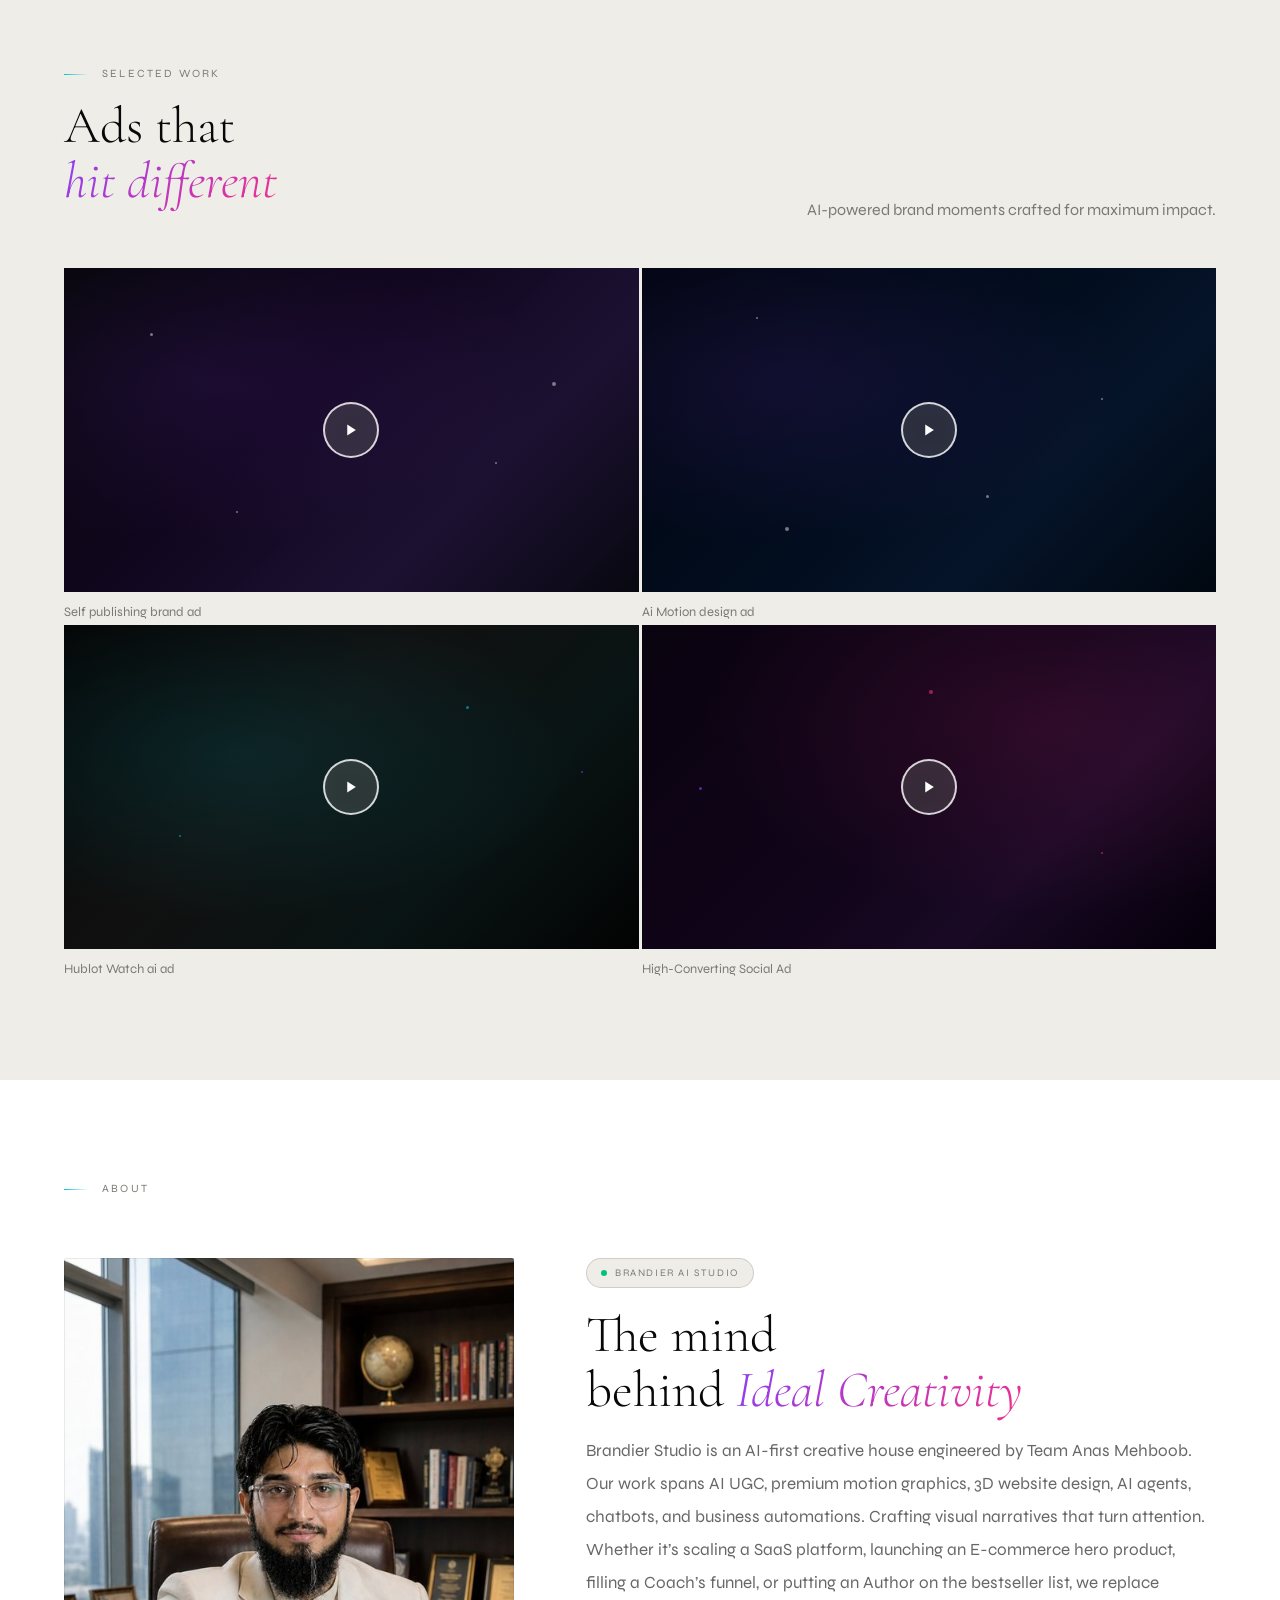
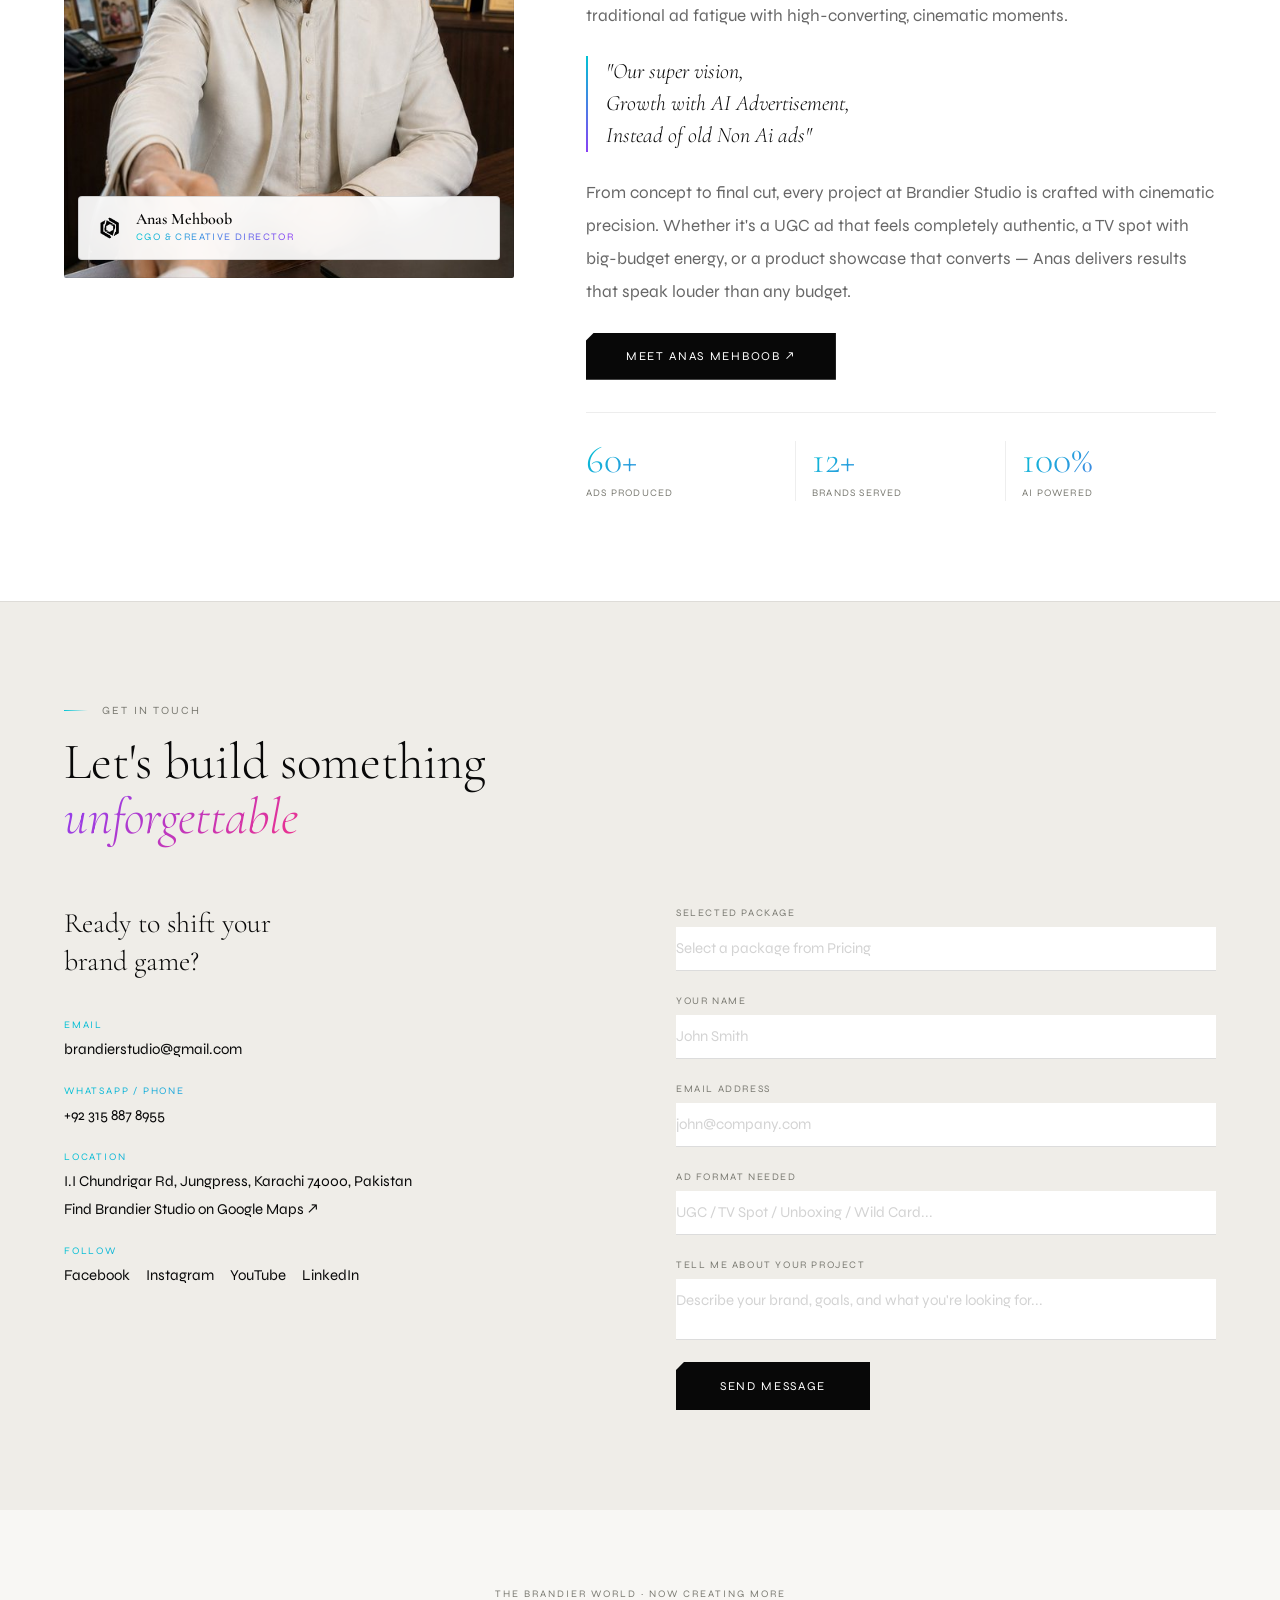
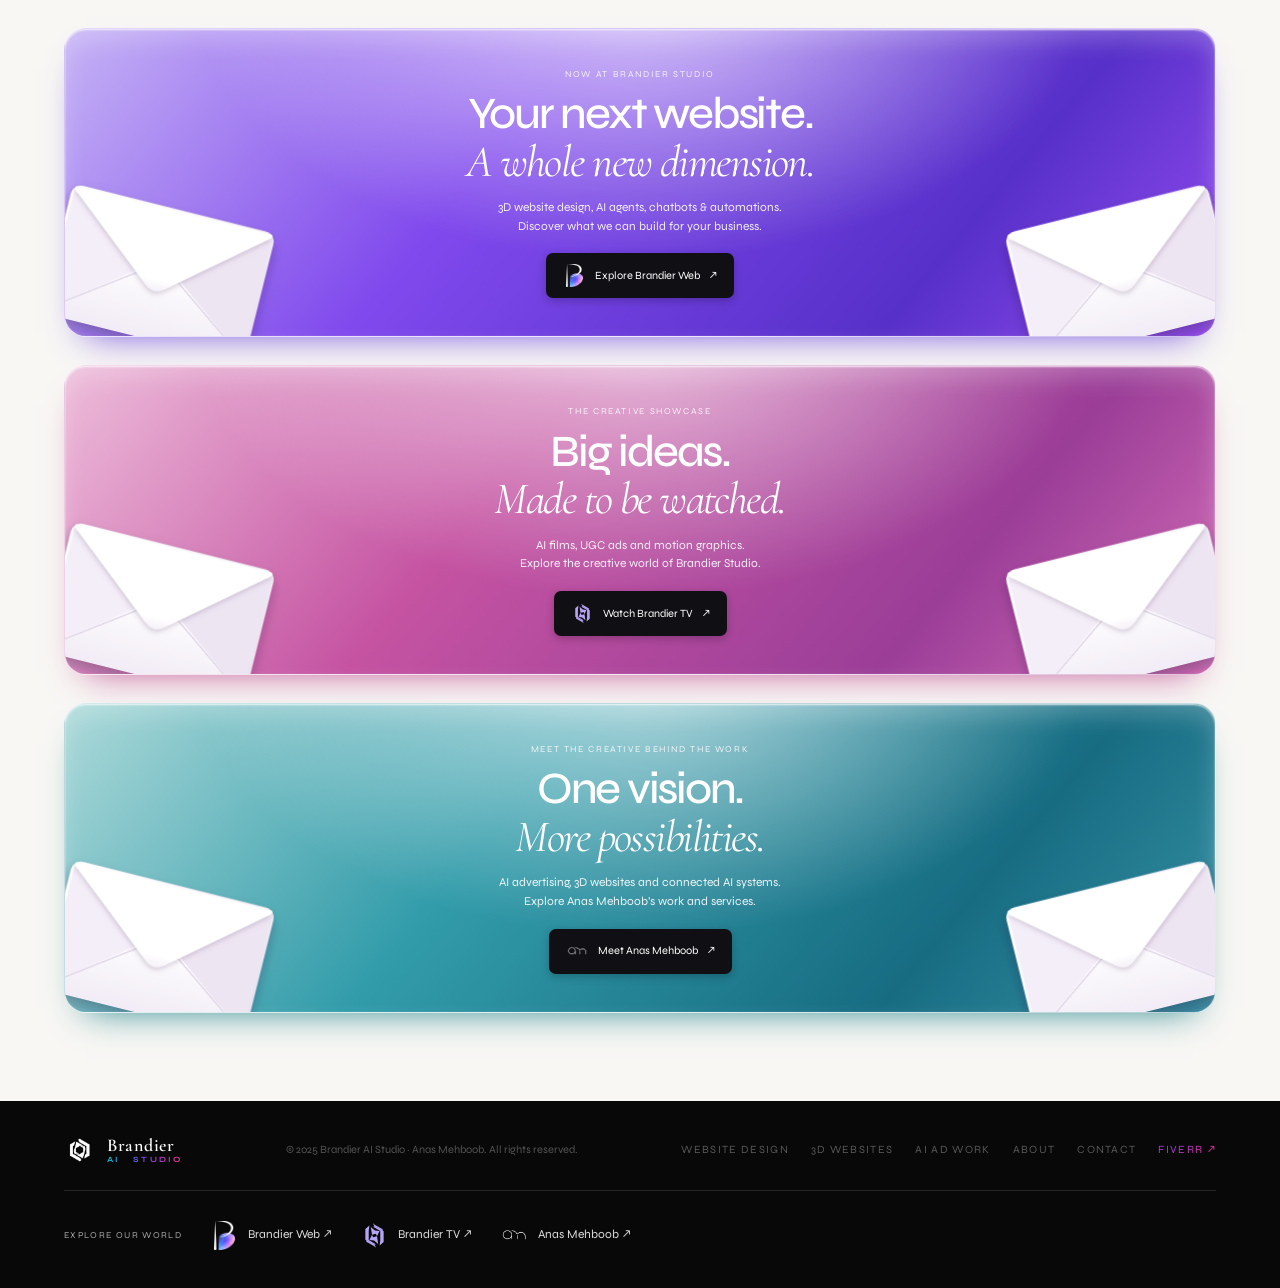
==== commit 0d1be405: "Restore lightweight mobile hero video and redesign website services with Pakistan SEO" ====
--- a/index.html
+++ b/index.html
@@ -632,8 +632,8 @@
 <section id="hero">
 <!-- Background Video Block -->
 <div class="hero-video-bg-wrap">
-  <video loop muted playsinline webkit-playsinline preload="none" poster="assets/hero-poster.jpg" aria-hidden="true" class="hero-bg-video">
-    <source data-src="lv_0_20260701185808 (3).mp4" type="video/mp4">
+  <video autoplay loop muted playsinline webkit-playsinline preload="none" poster="assets/hero-poster.jpg" aria-hidden="true" class="hero-bg-video">
+    <source data-src="lv_0_20260701185808 (3).mp4" data-mobile-src="assets/hero-mobile.mp4" type="video/mp4">
     Your browser does not support the video tag.
   </video>
 </div>
@@ -739,14 +739,13 @@
 </div>
 
 <section id="website-services" aria-labelledby="website-services-title">
-<div class="s-lbl">Websites · 3D experiences · AI systems</div>
-<h2 class="s-ttl" id="website-services-title">Website design in Karachi.<br><em>Made for your business.</em></h2>
-<p class="s-desc">Brandier Studio is a Karachi-based website design and creative agency working with businesses across Pakistan and internationally. We build responsive business websites, focused landing pages and immersive 3D web experiences around your brand, your customers and a clear next step.</p>
+<div class="service-heading"><div><div class="s-lbl">Websites · 3D experiences · AI systems</div><h2 class="s-ttl" id="website-services-title">Your business.<br><em>A better digital presence.</em></h2></div><a class="service-all" href="https://web.brandierstudio.online/">Explore Brandier Web <span aria-hidden="true">↗</span></a></div>
+<p class="s-desc">Website design in Karachi, built for businesses across Pakistan and beyond. Brandier Studio brings responsive websites, immersive 3D experiences and useful AI systems together around your brand.</p>
 <div class="seo-service-grid">
-<article><h3>Business website design</h3><p>Clear services, mobile-friendly layouts and practical enquiry flows. From your first brief to launch, the structure follows what your customers need to know.</p><a href="website-design-karachi.html">Website design in Karachi →</a></article>
-<article><h3>3D &amp; interactive websites</h3><p>Product storytelling, scroll-driven animation and thoughtful motion, supported by readable content and a simpler experience on smaller devices.</p><a href="3d-website-design.html">Explore 3D website design →</a></article>
-<article><h3>One connected creative studio</h3><p>Bring your website together with AI ads, chatbots, agents and automations. We agree the scope, tools and handoffs before building.</p><a href="https://web.brandierstudio.online/">See Brandier Web →</a></article>
-</div>
+<article class="service-project"><a class="service-visual" href="website-design-karachi.html" aria-label="Explore business website design in Karachi and Pakistan"><img src="assets/service-web.svg" width="720" height="520" alt="Illustration of a responsive Brandier business website on desktop and mobile" loading="lazy" decoding="async"><span class="service-tags"><span>Web design</span><span>Responsive</span></span><span class="service-arrow" aria-hidden="true">↗</span></a><div class="service-caption"><span class="service-number">01 / BUILD</span><h3><a href="website-design-karachi.html">Business website design</a></h3><p>Clear pages, thoughtful mobile layouts and an easy way for customers to get in touch.</p></div></article>
+<article class="service-project"><a class="service-visual" href="3d-website-design.html" aria-label="Explore 3D and interactive website design"><img src="assets/service-3d.svg" width="720" height="520" alt="Illustration of a sculptural 3D product scene for interactive website storytelling" loading="lazy" decoding="async"><span class="service-tags"><span>3D websites</span><span>Motion</span></span><span class="service-arrow" aria-hidden="true">↗</span></a><div class="service-caption"><span class="service-number">02 / EXPERIENCE</span><h3><a href="3d-website-design.html">3D &amp; interactive websites</a></h3><p>Scroll-driven stories and considered animation that make your products worth exploring.</p></div></article>
+<article class="service-project"><a class="service-visual" href="https://web.brandierstudio.online/#benefits" aria-label="Explore Brandier Web AI agents, chatbots and automations"><img src="assets/service-ai.svg" width="720" height="520" alt="Illustration of a connected AI enquiry, assistant and human handoff workflow" loading="lazy" decoding="async"><span class="service-tags"><span>AI systems</span><span>Automation</span></span><span class="service-arrow" aria-hidden="true">↗</span></a><div class="service-caption"><span class="service-number">03 / CONNECT</span><h3><a href="https://web.brandierstudio.online/#benefits">AI agents &amp; automations</a></h3><p>Chatbots, enquiry routing and connected workflows, scoped around the work you need done.</p></div></article>
+</div><p class="service-region">Based in Karachi. Working remotely across Pakistan—including Lahore, Islamabad, Rawalpindi and beyond—and with international businesses. <a href="website-design-karachi.html">See how we work ↗</a></p>
 </section>
 
 <!-- AD TYPES -->
--- a/assets/seo-services.css
+++ b/assets/seo-services.css
@@ -1 +1 @@
-.seo-service-grid{display:grid;grid-template-columns:repeat(3,minmax(0,1fr));gap:24px;margin-top:28px}.seo-service-grid article{border:1px solid var(--border2);padding:26px;background:rgba(255,255,255,.5)}.seo-service-grid h3{font-family:var(--serif);font-size:27px;line-height:1.2;font-weight:400;margin-bottom:12px}.seo-service-grid p{font-size:13px;color:#605f59;margin-bottom:18px}.seo-service-grid a{font-size:12px;color:#6331b9;display:inline-flex;align-items:center;min-height:44px;text-underline-offset:4px}#website-services{scroll-margin-top:120px}#hero .h-ttl{font-size:clamp(40px,5vw,78px)}.hero-bg-video{background:#f0eeeb}@media(max-width:900px){.seo-service-grid{grid-template-columns:1fr}.seo-service-grid article{padding:24px}#hero .h-ttl{font-size:clamp(36px,8vw,64px)}}+#website-services{scroll-margin-top:120px;background:radial-gradient(ellipse at 10% 12%,#eaf5f180,transparent 48%),radial-gradient(ellipse at 95% 90%,#eee7f380,transparent 50%),#f8f7f4}.service-heading{display:flex;justify-content:space-between;align-items:flex-end;gap:24px}.service-heading .s-ttl{margin-bottom:0}.service-all{display:inline-flex;align-items:center;gap:18px;font-size:12px;min-height:48px;color:#27232e;text-decoration:none;border-bottom:1px solid #c5bdcf;margin-bottom:12px}.service-all span{transition:transform .35s}.service-all:hover span{transform:translate(4px,-4px)}#website-services .s-desc{max-width:650px;margin-top:24px}.seo-service-grid{display:grid;grid-template-columns:repeat(3,minmax(0,1fr));gap:26px;margin-top:38px}.service-project{min-width:0;transition:transform .5s cubic-bezier(.2,.7,.2,1)}.service-visual{position:relative;display:block;aspect-ratio:1.36;border-radius:28px;isolation:isolate;background:#ece9e3;color:#17171a;text-decoration:none}.service-visual img{width:100%;height:100%;object-fit:cover;border-radius:28px;transition:filter .5s,transform .6s}.service-tags{position:absolute;right:-1px;top:-1px;display:flex;gap:5px;background:#f8f7f4;padding:0 0 12px 14px;border-radius:0 0 0 20px}.service-tags span{background:#eceae6;border:1px solid #dfddd8;padding:7px 10px;border-radius:20px;font-size:10px;line-height:1.3}.service-arrow{position:absolute;right:-1px;bottom:-1px;border:8px solid #f8f7f4;background:#17171a;color:#fff;border-radius:50%;width:62px;height:62px;display:grid;place-items:center;font-size:24px;line-height:1;transition:background .4s,transform .4s,box-shadow .4s}.service-caption{padding:22px 4px 0}.service-number{font-size:9px;letter-spacing:1.8px;color:#776e82}.service-caption h3{font-family:var(--serif);font-size:clamp(25px,2.3vw,34px);line-height:1.15;font-weight:400;margin:9px 0 12px}.service-caption h3 a{color:inherit;text-decoration:none}.service-caption p{font-size:12px;line-height:1.8;color:#625f66;max-width:360px}.service-region{font-size:11px;line-height:1.9;color:#6b656f;border-top:1px solid #dedbdc;padding-top:24px;margin-top:38px;max-width:960px}.service-region a{color:#6532ac;text-underline-offset:4px}#website-services a:focus-visible{outline:3px solid #8b3ff5;outline-offset:5px}.service-project:hover,.service-project:focus-within{transform:translateY(-7px)}.service-project:hover .service-arrow,.service-project:focus-within .service-arrow{background:#7745bb;transform:rotate(8deg);box-shadow:0 8px 24px #75519b30}.service-project:hover img{filter:saturate(1.15)}#hero .h-ttl{font-size:clamp(40px,5vw,78px)}.hero-bg-video{background:#f0eeeb}@media(max-width:900px){.seo-service-grid{gap:16px}.service-tags span{font-size:8px;padding:6px}.service-caption h3{font-size:25px}.service-heading{align-items:flex-start}#hero .h-ttl{font-size:clamp(36px,8vw,64px)}}@media(max-width:650px){.service-heading{display:block}.service-all{margin:16px 0 0}.seo-service-grid{grid-template-columns:1fr;gap:34px;margin-top:28px}.service-visual{aspect-ratio:1.38}.service-caption h3{font-size:31px}.service-tags span{font-size:10px;padding:7px 10px}.service-caption p{max-width:none}.service-region{margin-top:30px}}@media(prefers-reduced-motion:no-preference){@supports(animation-timeline:view()){.service-project{animation:service-arrive both;animation-timeline:view();animation-range:entry 0% entry 25%}@keyframes service-arrive{from{opacity:.25;translate:0 28px}to{opacity:1;translate:0 0}}}}@media(prefers-reduced-motion:reduce){#website-services *{animation:none!important;transition:none!important;transform:none!important}}
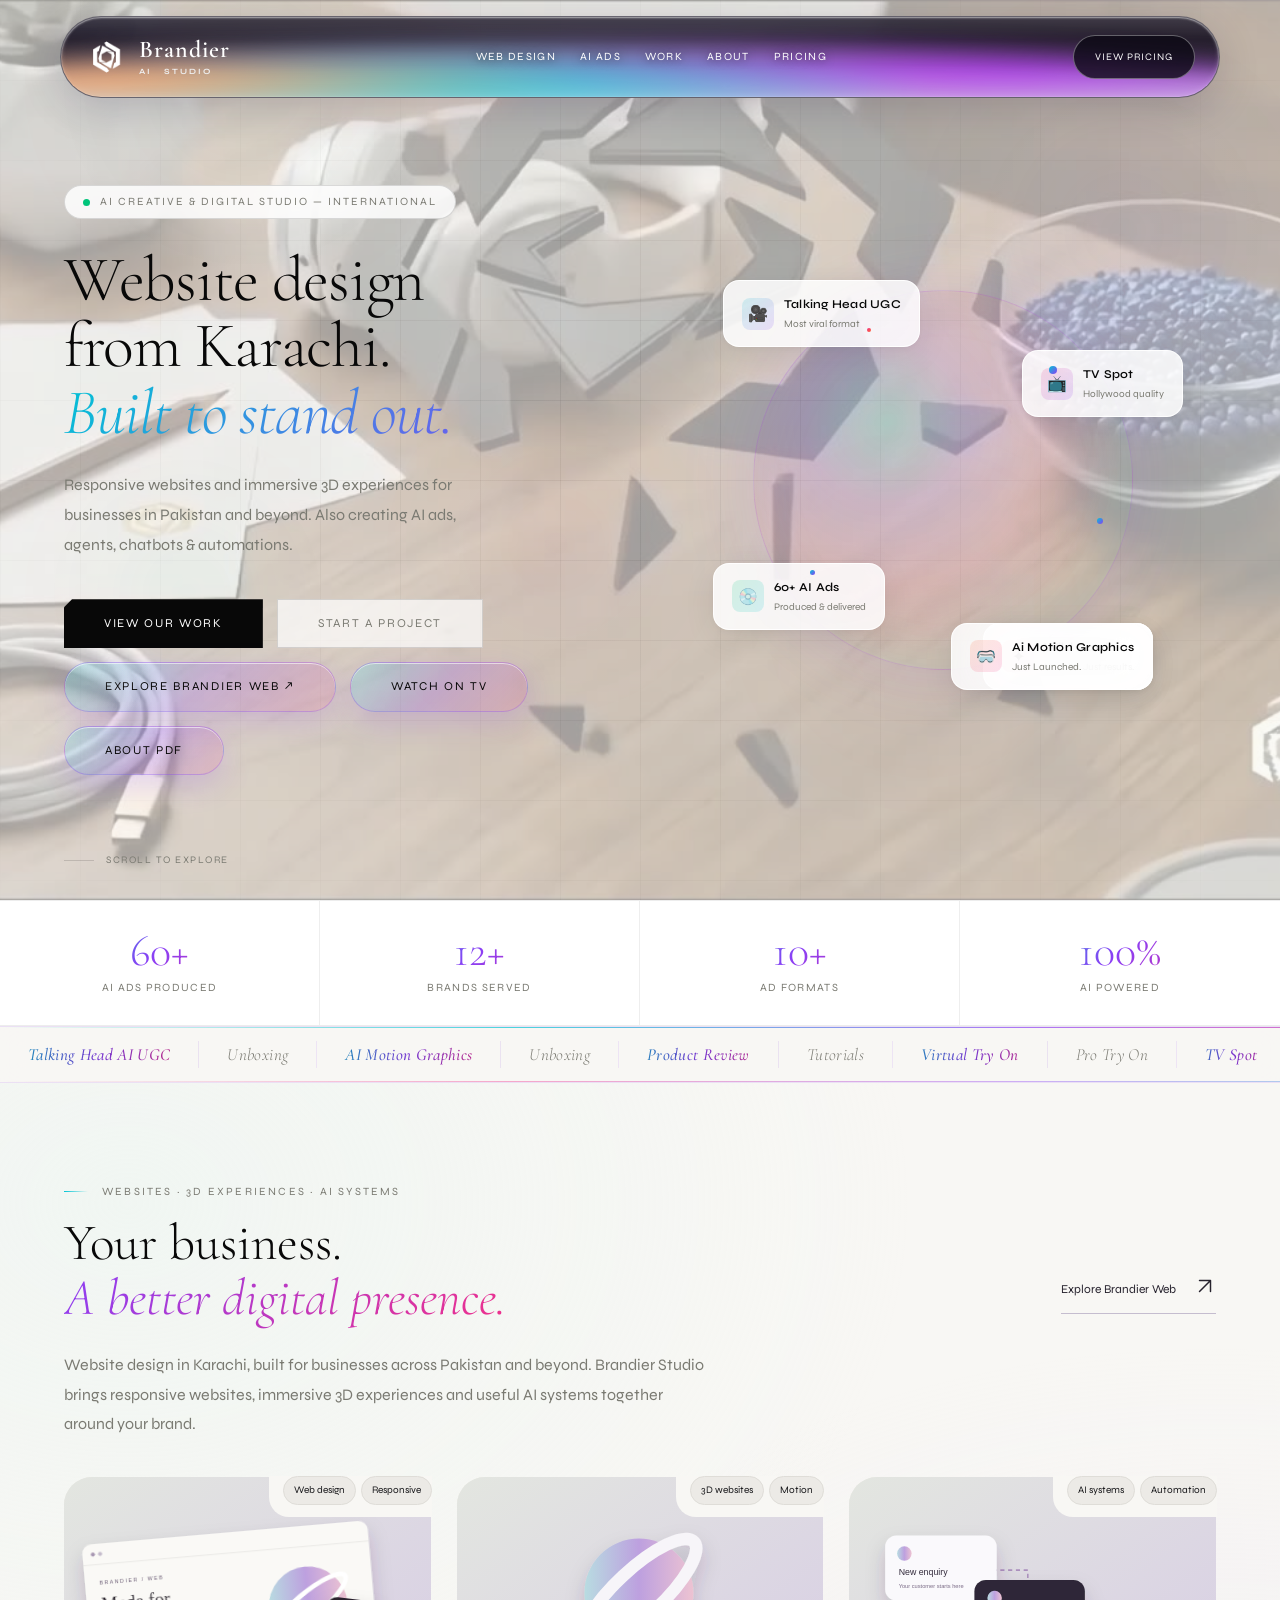
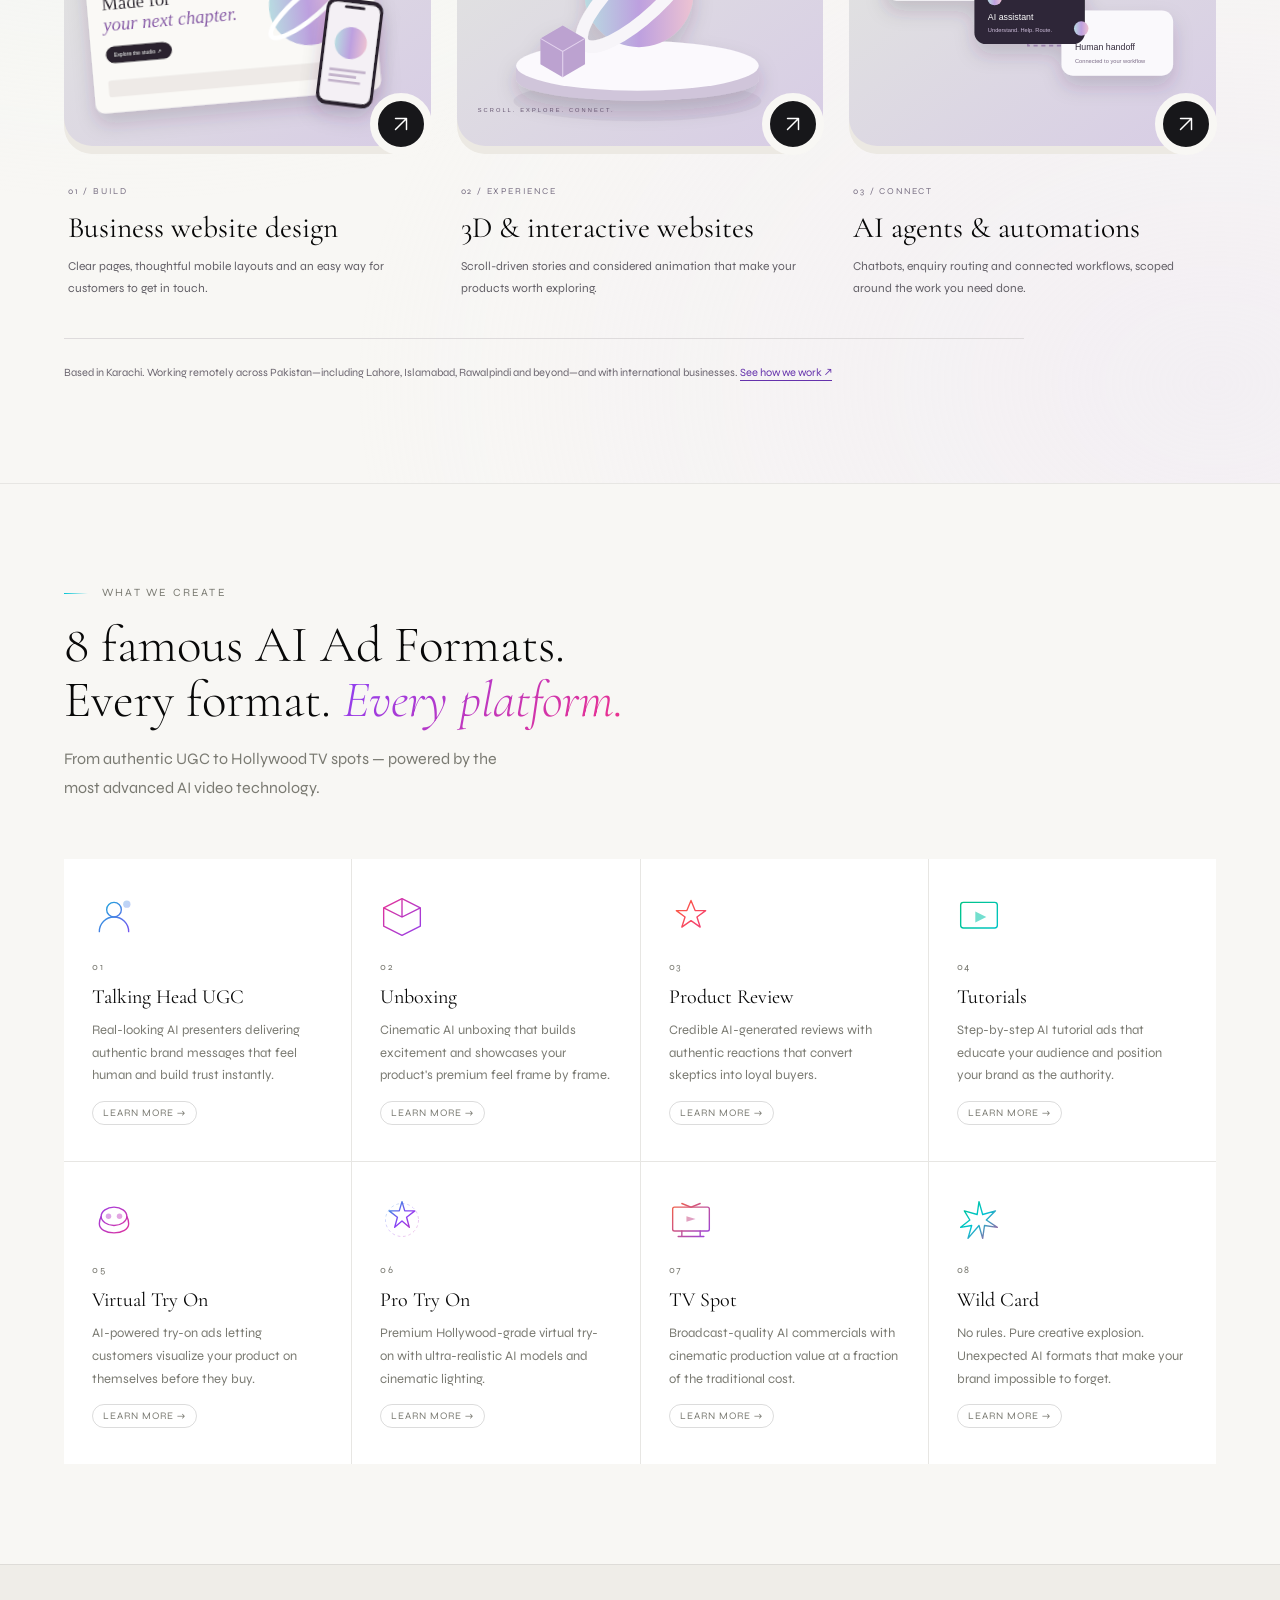
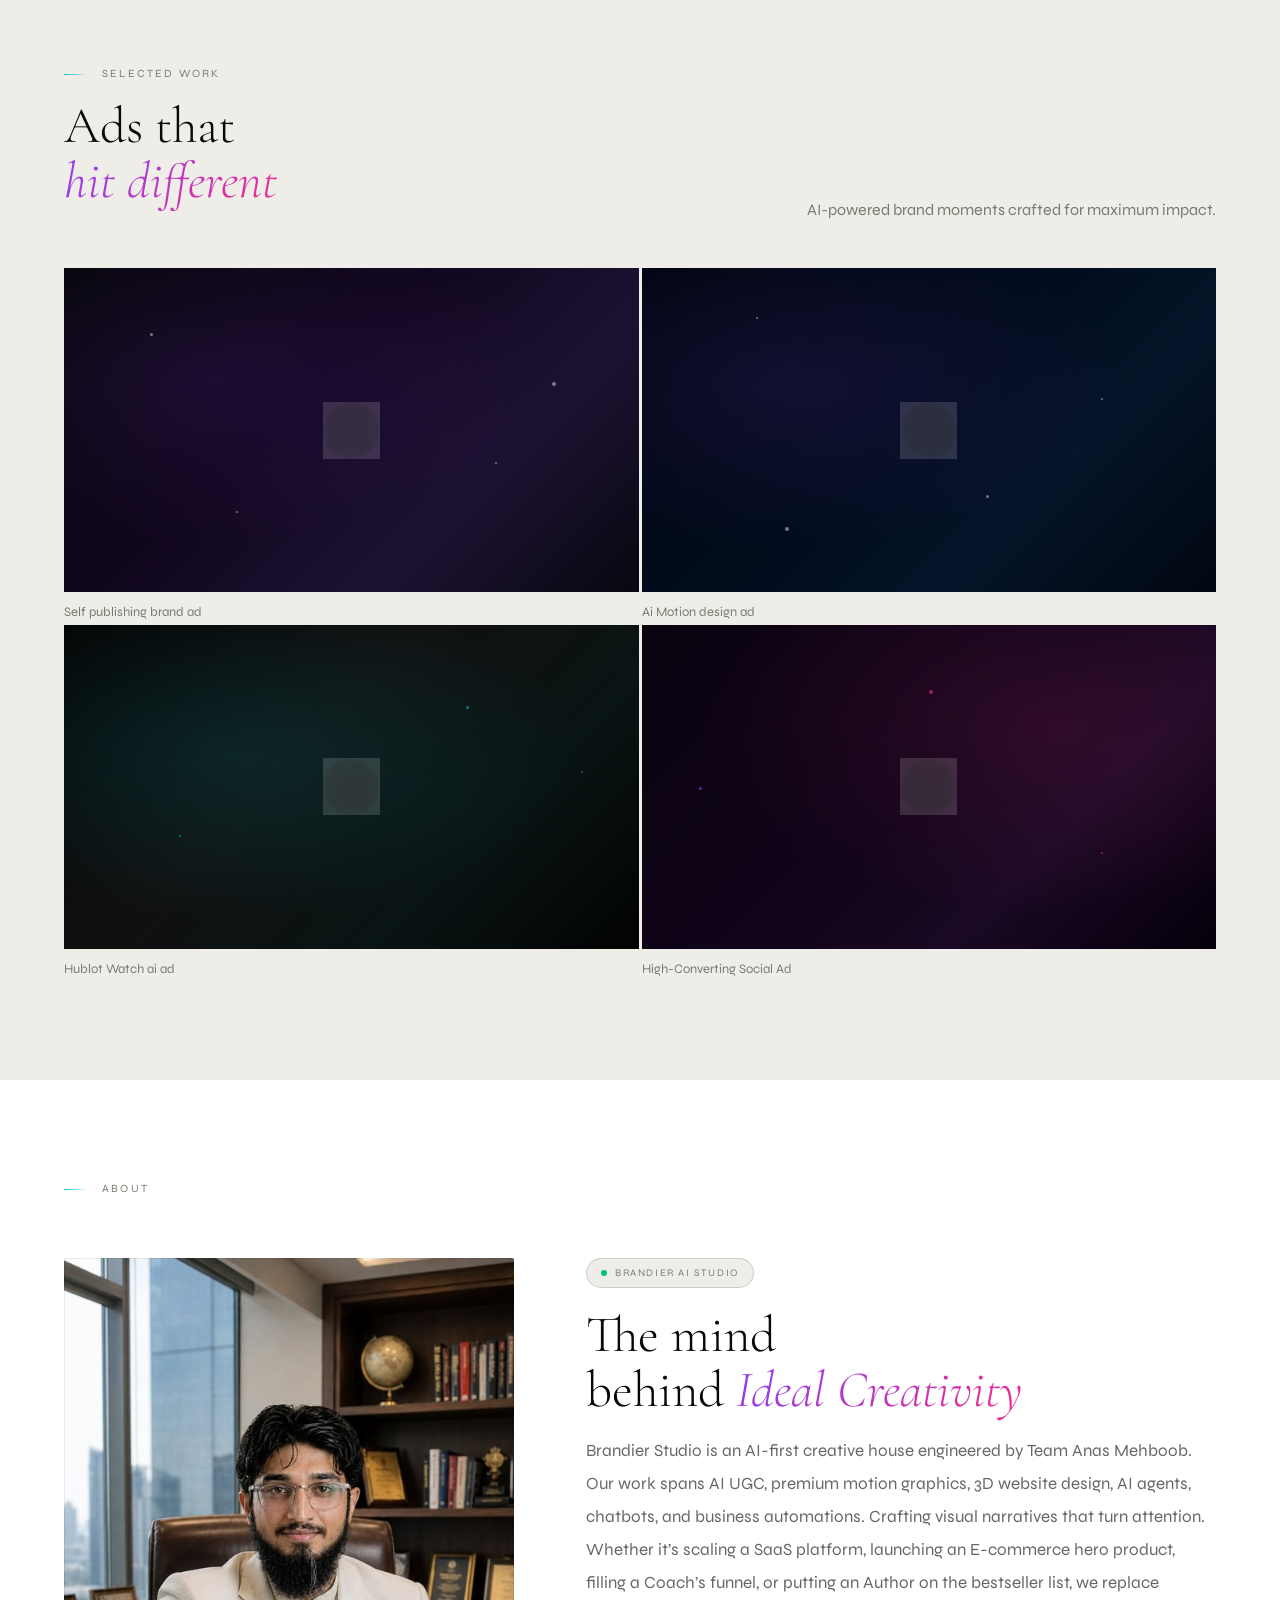
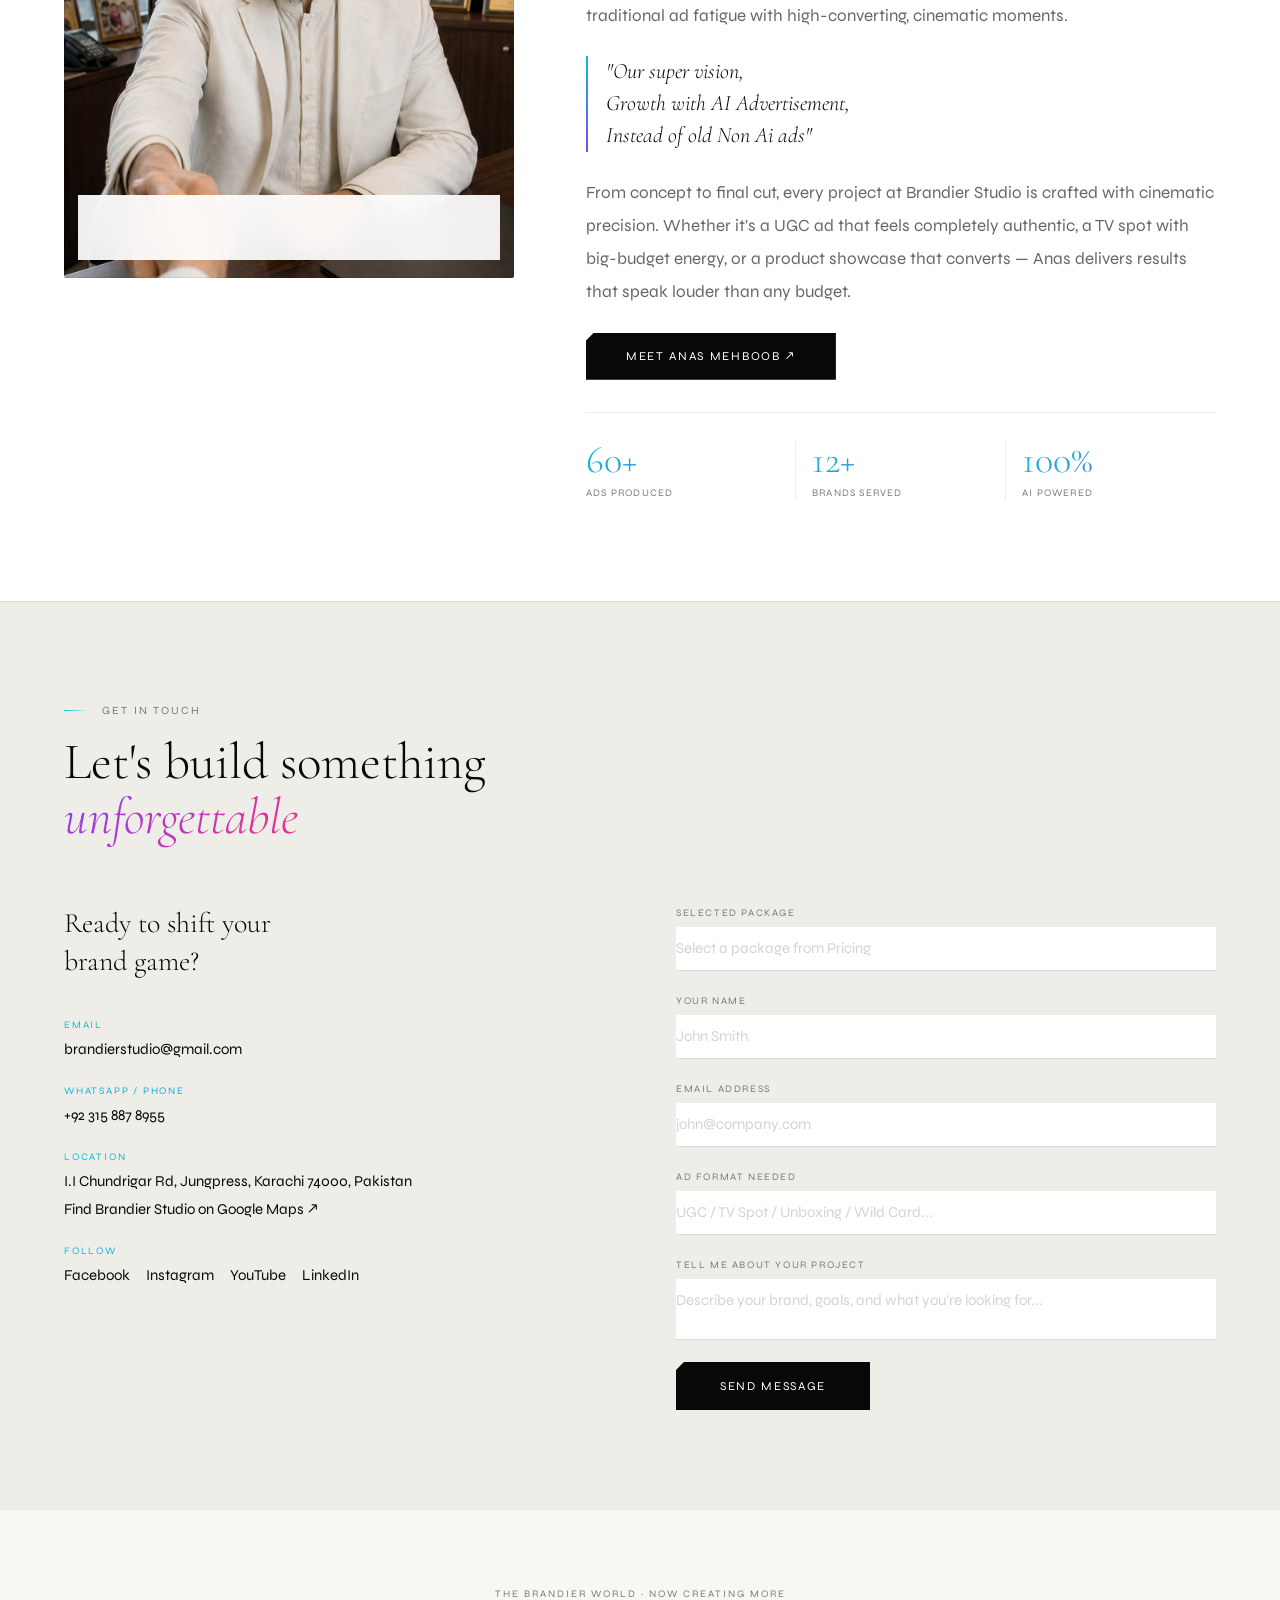
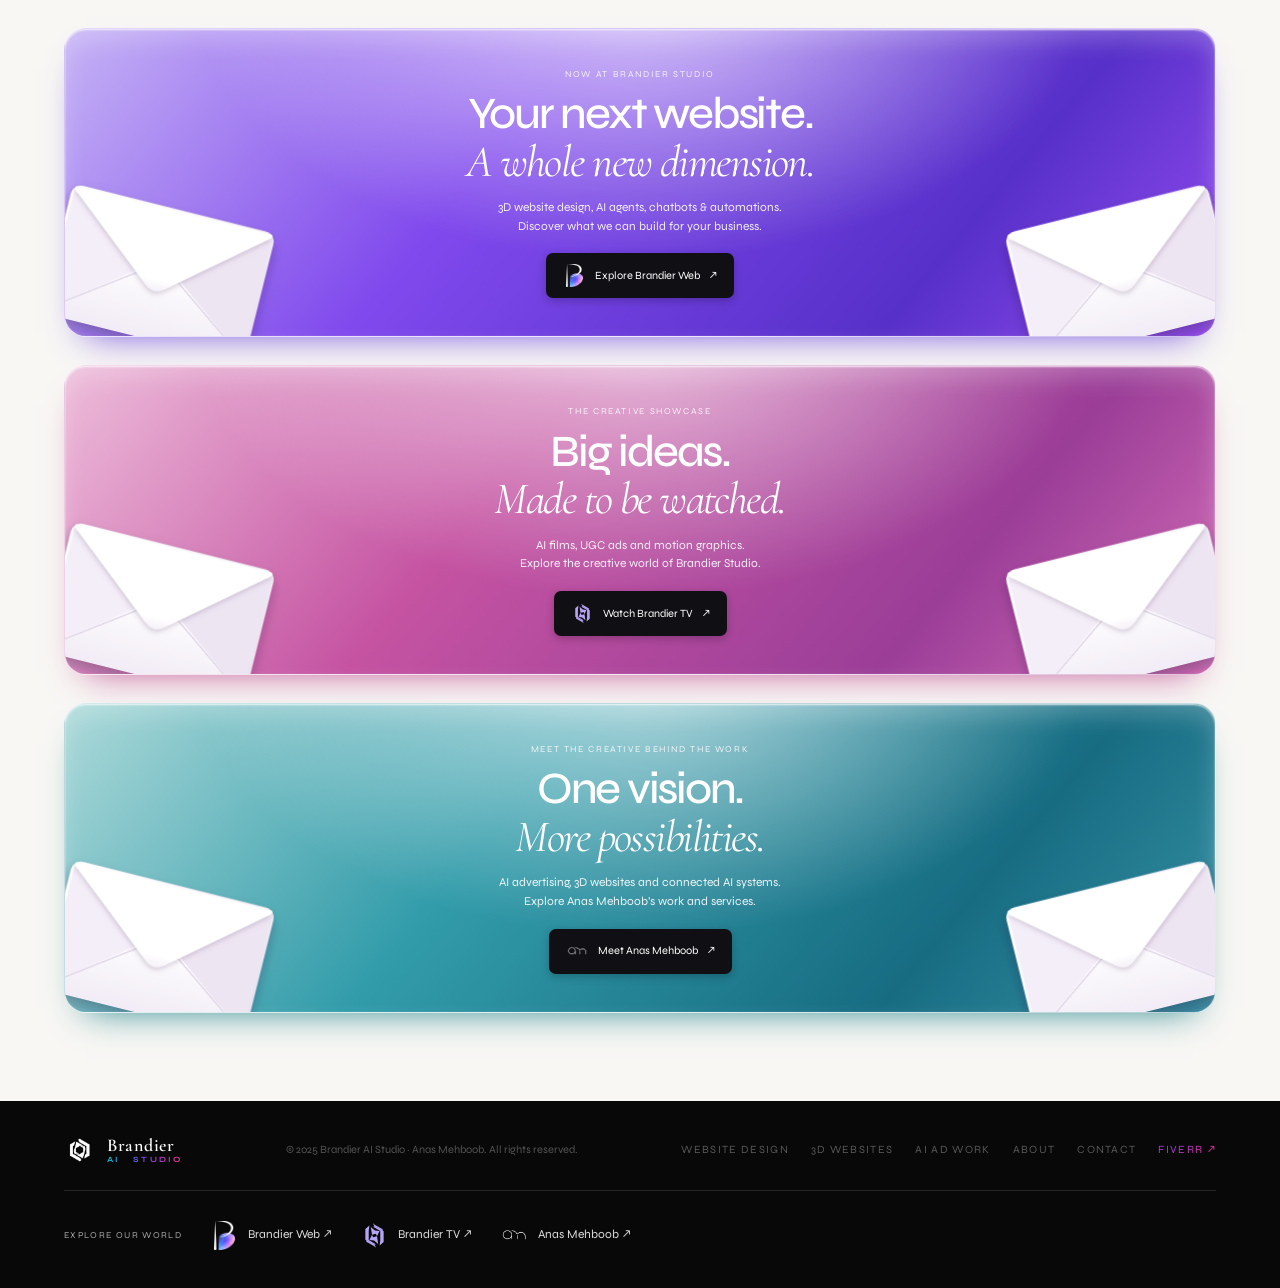
==== commit f3360e1e: "Polish service arrows and responsive website guide navigation" ====
--- a/index.html
+++ b/index.html
@@ -739,12 +739,12 @@
 </div>
 
 <section id="website-services" aria-labelledby="website-services-title">
-<div class="service-heading"><div><div class="s-lbl">Websites · 3D experiences · AI systems</div><h2 class="s-ttl" id="website-services-title">Your business.<br><em>A better digital presence.</em></h2></div><a class="service-all" href="https://web.brandierstudio.online/">Explore Brandier Web <span aria-hidden="true">↗</span></a></div>
+<div class="service-heading"><div><div class="s-lbl">Websites · 3D experiences · AI systems</div><h2 class="s-ttl" id="website-services-title">Your business.<br><em>A better digital presence.</em></h2></div><a class="service-all" href="https://web.brandierstudio.online/">Explore Brandier Web <span aria-hidden="true"><svg viewBox="0 0 24 24" width="22" height="22" fill="none" aria-hidden="true"><path d="M6 18 18 6M6 6h12v12" stroke="currentColor" stroke-width="1.6" stroke-linecap="round" stroke-linejoin="round"/></svg></span></a></div>
 <p class="s-desc">Website design in Karachi, built for businesses across Pakistan and beyond. Brandier Studio brings responsive websites, immersive 3D experiences and useful AI systems together around your brand.</p>
 <div class="seo-service-grid">
-<article class="service-project"><a class="service-visual" href="website-design-karachi.html" aria-label="Explore business website design in Karachi and Pakistan"><img src="assets/service-web.svg" width="720" height="520" alt="Illustration of a responsive Brandier business website on desktop and mobile" loading="lazy" decoding="async"><span class="service-tags"><span>Web design</span><span>Responsive</span></span><span class="service-arrow" aria-hidden="true">↗</span></a><div class="service-caption"><span class="service-number">01 / BUILD</span><h3><a href="website-design-karachi.html">Business website design</a></h3><p>Clear pages, thoughtful mobile layouts and an easy way for customers to get in touch.</p></div></article>
-<article class="service-project"><a class="service-visual" href="3d-website-design.html" aria-label="Explore 3D and interactive website design"><img src="assets/service-3d.svg" width="720" height="520" alt="Illustration of a sculptural 3D product scene for interactive website storytelling" loading="lazy" decoding="async"><span class="service-tags"><span>3D websites</span><span>Motion</span></span><span class="service-arrow" aria-hidden="true">↗</span></a><div class="service-caption"><span class="service-number">02 / EXPERIENCE</span><h3><a href="3d-website-design.html">3D &amp; interactive websites</a></h3><p>Scroll-driven stories and considered animation that make your products worth exploring.</p></div></article>
-<article class="service-project"><a class="service-visual" href="https://web.brandierstudio.online/#benefits" aria-label="Explore Brandier Web AI agents, chatbots and automations"><img src="assets/service-ai.svg" width="720" height="520" alt="Illustration of a connected AI enquiry, assistant and human handoff workflow" loading="lazy" decoding="async"><span class="service-tags"><span>AI systems</span><span>Automation</span></span><span class="service-arrow" aria-hidden="true">↗</span></a><div class="service-caption"><span class="service-number">03 / CONNECT</span><h3><a href="https://web.brandierstudio.online/#benefits">AI agents &amp; automations</a></h3><p>Chatbots, enquiry routing and connected workflows, scoped around the work you need done.</p></div></article>
+<article class="service-project"><a class="service-visual" href="website-design-karachi.html" aria-label="Explore business website design in Karachi and Pakistan"><img src="assets/service-web.svg" width="720" height="520" alt="Illustration of a responsive Brandier business website on desktop and mobile" loading="lazy" decoding="async"><span class="service-tags"><span>Web design</span><span>Responsive</span></span><span class="service-arrow" aria-hidden="true"><svg viewBox="0 0 24 24" width="22" height="22" fill="none" aria-hidden="true"><path d="M6 18 18 6M6 6h12v12" stroke="currentColor" stroke-width="1.6" stroke-linecap="round" stroke-linejoin="round"/></svg></span></a><div class="service-caption"><span class="service-number">01 / BUILD</span><h3><a href="website-design-karachi.html">Business website design</a></h3><p>Clear pages, thoughtful mobile layouts and an easy way for customers to get in touch.</p></div></article>
+<article class="service-project"><a class="service-visual" href="3d-website-design.html" aria-label="Explore 3D and interactive website design"><img src="assets/service-3d.svg" width="720" height="520" alt="Illustration of a sculptural 3D product scene for interactive website storytelling" loading="lazy" decoding="async"><span class="service-tags"><span>3D websites</span><span>Motion</span></span><span class="service-arrow" aria-hidden="true"><svg viewBox="0 0 24 24" width="22" height="22" fill="none" aria-hidden="true"><path d="M6 18 18 6M6 6h12v12" stroke="currentColor" stroke-width="1.6" stroke-linecap="round" stroke-linejoin="round"/></svg></span></a><div class="service-caption"><span class="service-number">02 / EXPERIENCE</span><h3><a href="3d-website-design.html">3D &amp; interactive websites</a></h3><p>Scroll-driven stories and considered animation that make your products worth exploring.</p></div></article>
+<article class="service-project"><a class="service-visual" href="https://web.brandierstudio.online/#benefits" aria-label="Explore Brandier Web AI agents, chatbots and automations"><img src="assets/service-ai.svg" width="720" height="520" alt="Illustration of a connected AI enquiry, assistant and human handoff workflow" loading="lazy" decoding="async"><span class="service-tags"><span>AI systems</span><span>Automation</span></span><span class="service-arrow" aria-hidden="true"><svg viewBox="0 0 24 24" width="22" height="22" fill="none" aria-hidden="true"><path d="M6 18 18 6M6 6h12v12" stroke="currentColor" stroke-width="1.6" stroke-linecap="round" stroke-linejoin="round"/></svg></span></a><div class="service-caption"><span class="service-number">03 / CONNECT</span><h3><a href="https://web.brandierstudio.online/#benefits">AI agents &amp; automations</a></h3><p>Chatbots, enquiry routing and connected workflows, scoped around the work you need done.</p></div></article>
 </div><p class="service-region">Based in Karachi. Working remotely across Pakistan—including Lahore, Islamabad, Rawalpindi and beyond—and with international businesses. <a href="website-design-karachi.html">See how we work ↗</a></p>
 </section>
 
